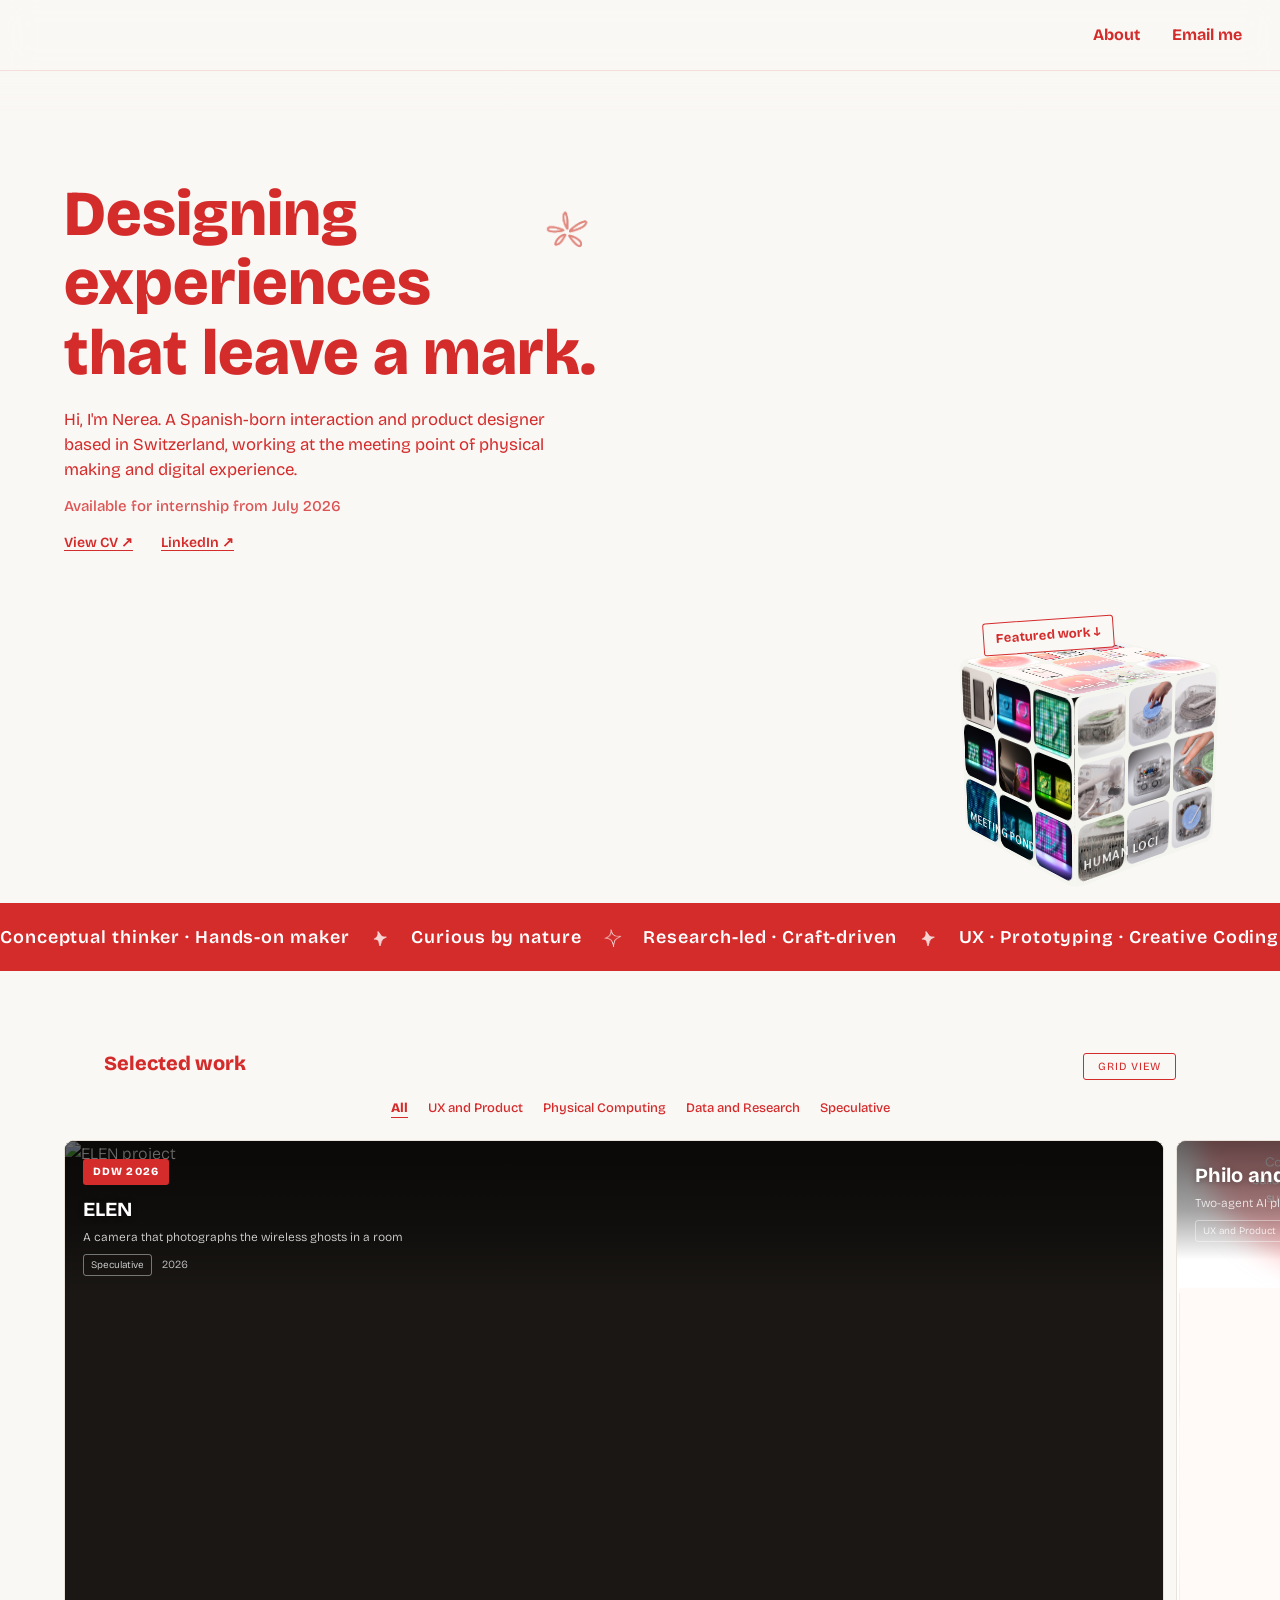
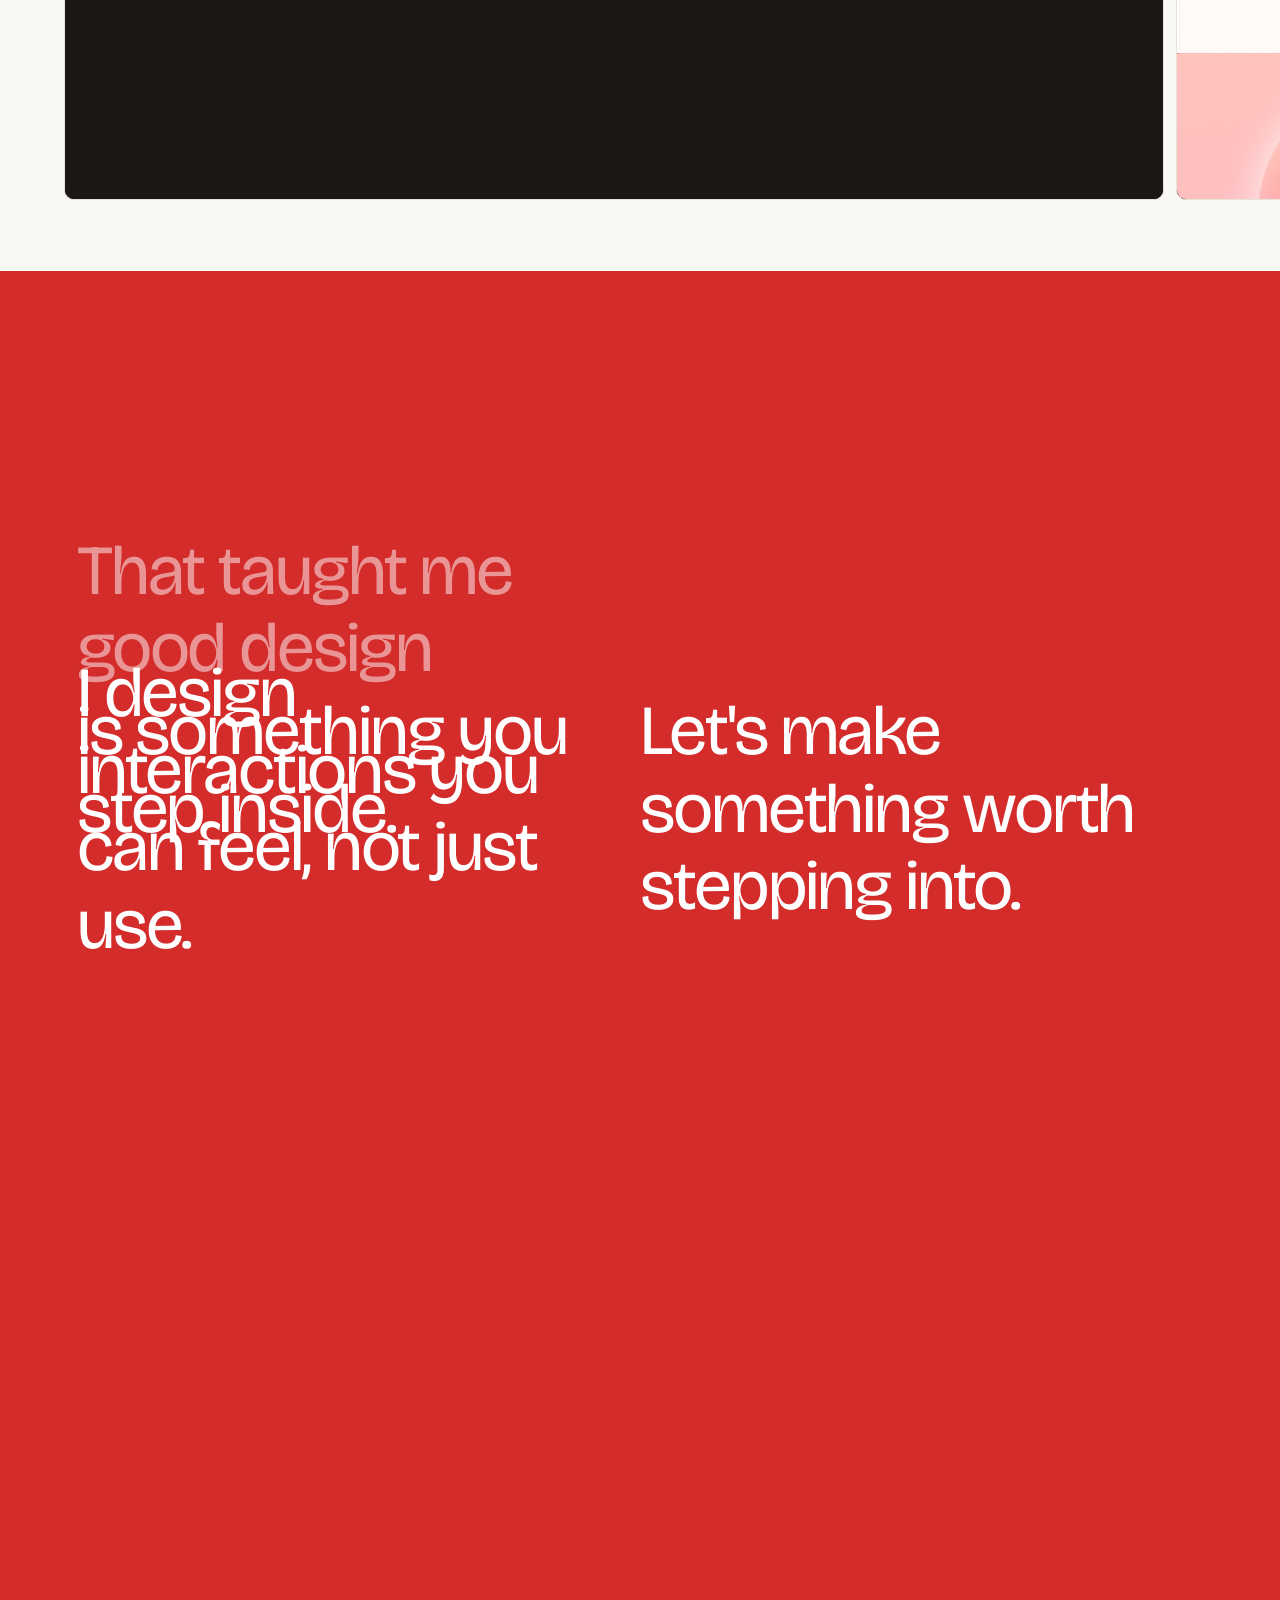
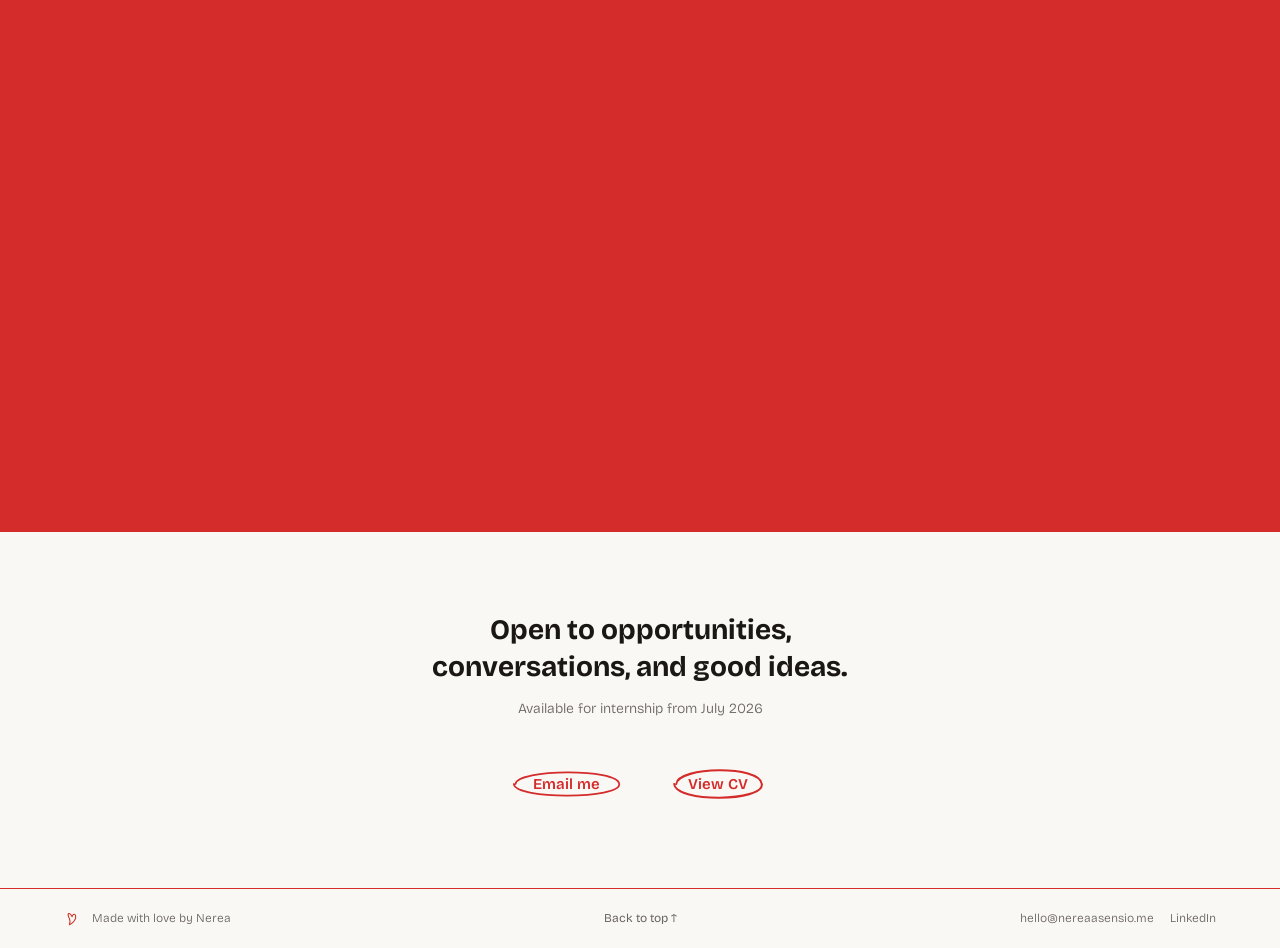
==== index.html @ 1b512dee "redesign: mix old+new version 1" ====
<!DOCTYPE html>
<html lang="en">
<head>
  <meta charset="UTF-8" />
  <meta name="viewport" content="width=device-width, initial-scale=1.0" />
  <title>Nerea Asensio — Interaction Designer</title>
  <meta name="description" content="Interaction designer making the invisible tangible — from ambient light objects to adaptive soundscapes. Based in Mendrisio, Switzerland." />

  <!-- Google Fonts: Bricolage Grotesque (display) -->
  <link rel="preconnect" href="https://fonts.googleapis.com" />
  <link rel="preconnect" href="https://fonts.gstatic.com" crossorigin />
  <link href="https://fonts.googleapis.com/css2?family=Bricolage+Grotesque:opsz,wght@12..96,300;12..96,400;12..96,500;12..96,600;12..96,700&display=swap" rel="stylesheet" />

  <link rel="stylesheet" href="style.css" />
</head>
<body>

  <!-- ══════════════════════════════════════
       NAV
  ══════════════════════════════════════ -->
  <nav id="nav" role="navigation" aria-label="Main navigation">
    <ul class="nav-links">
      <li><a href="about.html">About</a></li>
      <li><a href="mailto:hello@nereaasensio.me">Email me</a></li>
    </ul>
  </nav>

  <a href="#hero" id="siteHomeLink" class="nav-brand" aria-label="Nerea Asensio">Nerea Asensio</a>

  <!-- ══════════════════════════════════════
       HERO
  ══════════════════════════════════════ -->
  <section id="hero">
    <div class="hero-inner">
      <p class="hero-label">Interaction and Product Designer</p>
      <h1 class="hero-headline">Designing experiences<br>that leave a mark.</h1>
      <p class="hero-intro">Hi, I'm Nerea. A Spanish-born interaction and product designer based in Switzerland, working at the meeting point of physical making and digital experience.</p>
      <p class="hero-avail">Available for internship from July 2026</p>
      <div class="hero-links">
        <a href="assets/cv/nerea_asensio_designer_cv.pdf"
           class="hero-link" target="_blank" rel="noopener">View CV ↗</a>
        <a href="https://www.linkedin.com/in/nerea-a-777526192/"
           class="hero-link" target="_blank" rel="noopener">
           LinkedIn ↗</a>
      </div>
    </div>

    <!-- Cube — decorative corner element -->
    <div id="cubeScene" class="cube-scene">
      <div id="cube" class="cube">

        <!-- FRONT: Human Loci -->
        <div class="face face-front">
          <div class="sticker-grid">
            <div class="sticker"></div>
            <div class="sticker"></div>
            <div class="sticker"></div>
            <div class="sticker"></div>
            <div class="sticker"></div>
            <div class="sticker"></div>
            <div class="sticker"></div>
            <div class="sticker"></div>
            <div class="sticker"></div>
          </div>
          <a href="project-detail.html?project=human-loci" class="face-tap-zone" aria-label="Human Loci"></a>
          <div class="face-label">Human Loci</div>
        </div>

        <!-- BACK: ELEN -->
        <div class="face face-back">
          <div class="sticker-grid">
            <div class="sticker"></div>
            <div class="sticker"></div>
            <div class="sticker"></div>
            <div class="sticker"></div>
            <div class="sticker"></div>
            <div class="sticker"></div>
            <div class="sticker"></div>
            <div class="sticker"></div>
            <div class="sticker"></div>
          </div>
          <a href="project-detail.html?project=elen" class="face-tap-zone" aria-label="ELEN"></a>
          <div class="face-label">ELEN</div>
        </div>

        <!-- RIGHT: Adaptune -->
        <div class="face face-right">
          <div class="sticker-grid">
            <div class="sticker"></div>
            <div class="sticker"></div>
            <div class="sticker"></div>
            <div class="sticker"></div>
            <div class="sticker"></div>
            <div class="sticker"></div>
            <div class="sticker"></div>
            <div class="sticker"></div>
            <div class="sticker"></div>
          </div>
          <a href="project-detail.html?project=adaptune" class="face-tap-zone" aria-label="Adaptune"></a>
          <div class="face-label">Adaptune</div>
        </div>

        <!-- LEFT: Meeting Pond -->
        <div class="face face-left">
          <div class="sticker-grid">
            <div class="sticker"></div>
            <div class="sticker"></div>
            <div class="sticker"></div>
            <div class="sticker"></div>
            <div class="sticker"></div>
            <div class="sticker"></div>
            <div class="sticker"></div>
            <div class="sticker"></div>
            <div class="sticker"></div>
          </div>
          <a href="project-detail.html?project=meeting-pond" class="face-tap-zone" aria-label="Meeting Pond"></a>
          <div class="face-label">Meeting Pond</div>
        </div>

        <!-- TOP: Philo & Xeny -->
        <div class="face face-top">
          <div class="sticker-grid">
            <div class="sticker"></div>
            <div class="sticker"></div>
            <div class="sticker"></div>
            <div class="sticker"></div>
            <div class="sticker"></div>
            <div class="sticker"></div>
            <div class="sticker"></div>
            <div class="sticker"></div>
            <div class="sticker"></div>
          </div>
          <a href="project-detail.html?project=philoxenia" class="face-tap-zone" aria-label="Philo and Xeny"></a>
          <div class="face-label">Philo & Xeny</div>
        </div>

        <!-- BOTTOM: Financial Planning Hub -->
        <div class="face face-bottom">
          <div class="sticker-grid">
            <div class="sticker"></div>
            <div class="sticker"></div>
            <div class="sticker"></div>
            <div class="sticker"></div>
            <div class="sticker"></div>
            <div class="sticker"></div>
            <div class="sticker"></div>
            <div class="sticker"></div>
            <div class="sticker"></div>
          </div>
          <a href="project-detail.html?project=financial-planning-hub" class="face-tap-zone" aria-label="Financial Planning Hub"></a>
          <div class="face-label">Financial Planning Hub</div>
        </div>

      </div><!-- /.cube -->
    </div><!-- /.cube-scene -->

    <div class="cube-label" aria-hidden="true">
      Featured work ↓
    </div>

    <div class="hero-doodles" aria-hidden="true">
      <span class="hero-doodle hero-doodle--1" data-depth="0.08">
        <img src="assets/doodles/flower_doodle.png" alt="" />
      </span>
    </div>

    <!-- Marquee strip — last child of hero, sits at the bottom -->
    <div class="marquee-wrap" aria-hidden="true">
    <div class="marquee-track">
      <span class="marquee-inner">Conceptual thinker · Hands-on maker <img src="assets/doodles/glitter_doodle_2.png" class="msep-img" alt="" aria-hidden="true" /> Curious by nature <img src="assets/doodles/glitter_doodle_1.png" class="msep-img" alt="" aria-hidden="true" /> Research-led · Craft-driven <img src="assets/doodles/glitter_doodle_2.png" class="msep-img" alt="" aria-hidden="true" /> UX · Prototyping · Creative Coding · Data Visualisation <img src="assets/doodles/glitter_doodle_1.png" class="msep-img" alt="" aria-hidden="true" /> From concept to final delivery <img src="assets/doodles/glitter_doodle_2.png" class="msep-img" alt="" aria-hidden="true" /> MA Interaction Design, SUPSI <img src="assets/doodles/glitter_doodle_1.png" class="msep-img" alt="" aria-hidden="true" /> Based in Switzerland <img src="assets/doodles/glitter_doodle_2.png" class="msep-img" alt="" aria-hidden="true" /> Italian · Spanish · English <img src="assets/doodles/glitter_doodle_1.png" class="msep-img" alt="" aria-hidden="true" /> Born in Barcelona · Always on the move <img src="assets/doodles/glitter_doodle_2.png" class="msep-img" alt="" aria-hidden="true" /> Dog mum and mountain person <img src="assets/doodles/glitter_doodle_1.png" class="msep-img" alt="" aria-hidden="true" /> Yoga practitioner <img src="assets/doodles/glitter_doodle_2.png" class="msep-img" alt="" aria-hidden="true" />&nbsp;</span>
      <span class="marquee-inner" aria-hidden="true">Conceptual thinker · Hands-on maker <img src="assets/doodles/glitter_doodle_2.png" class="msep-img" alt="" aria-hidden="true" /> Curious by nature <img src="assets/doodles/glitter_doodle_1.png" class="msep-img" alt="" aria-hidden="true" /> Research-led · Craft-driven <img src="assets/doodles/glitter_doodle_2.png" class="msep-img" alt="" aria-hidden="true" /> UX · Prototyping · Creative Coding · Data Visualisation <img src="assets/doodles/glitter_doodle_1.png" class="msep-img" alt="" aria-hidden="true" /> From concept to final delivery <img src="assets/doodles/glitter_doodle_2.png" class="msep-img" alt="" aria-hidden="true" /> MA Interaction Design, SUPSI <img src="assets/doodles/glitter_doodle_1.png" class="msep-img" alt="" aria-hidden="true" /> Based in Switzerland <img src="assets/doodles/glitter_doodle_2.png" class="msep-img" alt="" aria-hidden="true" /> Italian · Spanish · English <img src="assets/doodles/glitter_doodle_1.png" class="msep-img" alt="" aria-hidden="true" /> Born in Barcelona · Always on the move <img src="assets/doodles/glitter_doodle_2.png" class="msep-img" alt="" aria-hidden="true" /> Dog mum and mountain person <img src="assets/doodles/glitter_doodle_1.png" class="msep-img" alt="" aria-hidden="true" /> Yoga practitioner <img src="assets/doodles/glitter_doodle_2.png" class="msep-img" alt="" aria-hidden="true" />&nbsp;</span>
    </div>
  </div>
  </section>

  <!-- ══════════════════════════════════════
       WORK
  ══════════════════════════════════════ -->
  <section id="work">
    <div class="work-top">
      <p class="section-label">Selected work</p>
      <button class="view-toggle" id="viewToggle">Grid view</button>
    </div>
    <div class="work-filters">
      <button class="filter-btn active" data-filter="all">All</button>
      <button class="filter-btn" data-filter="ux">UX and Product</button>
      <button class="filter-btn" data-filter="physical">Physical Computing</button>
      <button class="filter-btn" data-filter="data">Data and Research</button>
      <button class="filter-btn" data-filter="speculative">Speculative</button>
    </div>
    <div class="work-scroll" id="workScroll">

      <a href="project-detail.html?project=elen"
         class="work-card work-card--featured"
         data-tags="speculative physical">
        <div class="work-card__img">
          <img src="assets/projects/elen/jpeg/elen-front.jpg"
               alt="ELEN project" />
        </div>
        <div class="work-card__body">
          <span class="work-card__badge">DDW 2026</span>
          <h2 class="work-card__title">ELEN</h2>
          <p class="work-card__desc">A camera that photographs
          the wireless ghosts in a room</p>
          <div class="work-card__meta">
            <span class="work-card__tag">Speculative</span>
            <span>2026</span>
          </div>
        </div>
      </a>

      <a href="project-detail.html?project=philoxenia"
         class="work-card"
         data-tags="ux">
        <div class="work-card__img">
          <!-- REPLACE WITH MAIN IMAGE -->
          <img src="assets/projects/philoxenia/philoxenia-grid.png"
               alt="Philo and Xeny project" />
        </div>
        <div class="work-card__body">
          <h2 class="work-card__title">Philo and Xeny</h2>
          <p class="work-card__desc">Two-agent AI platform
          built on Airbnb as a pilot</p>
          <div class="work-card__meta">
            <span class="work-card__tag">UX and Product</span>
            <span>2025</span>
          </div>
        </div>
      </a>

      <a href="project-detail.html?project=financial-planning-hub"
         class="work-card"
         data-tags="ux data">
        <div class="work-card__img">
          <img src="assets/projects/financial planning hub/jpeg/main_screen_HR.png"
               alt="Financial Planning Hub" />
        </div>
        <div class="work-card__body">
          <h2 class="work-card__title">Financial Planning Hub</h2>
          <p class="work-card__desc">UX and interface design
          for a Swiss private bank</p>
          <div class="work-card__meta">
            <span class="work-card__tag">UX and Product</span>
            <span>2025</span>
          </div>
        </div>
      </a>

      <a href="project-detail.html?project=human-loci"
         class="work-card"
         data-tags="physical">
        <div class="work-card__img">
          <img src="assets/projects/human loci/jpeg/humanloci-main.jpg"
               alt="Human Loci" />
        </div>
        <div class="work-card__body">
          <h2 class="work-card__title">Human Loci</h2>
          <p class="work-card__desc">A tonearm that plays
          the sounds of a place from memory</p>
          <div class="work-card__meta">
            <span class="work-card__tag">Physical Computing</span>
            <span>2024</span>
          </div>
        </div>
      </a>

      <a href="project-detail.html?project=meeting-pond"
         class="work-card"
         data-tags="physical">
        <div class="work-card__img">
          <img src="assets/projects/meeting pond/jpeg/meetingpond-general1.jpg"
               alt="Meeting Pond" />
        </div>
        <div class="work-card__body">
          <h2 class="work-card__title">Meeting Pond</h2>
          <p class="work-card__desc">Two objects that let people
          feel each other's presence across distance</p>
          <div class="work-card__meta">
            <span class="work-card__tag">Physical Computing</span>
            <span>2024</span>
          </div>
        </div>
      </a>

      <a href="project-detail.html?project=adaptune"
         class="work-card"
         data-tags="ux">
        <div class="work-card__img">
          <img src="assets/projects/adaptune/jpeg/adaptune-1.jpg"
               alt="Adaptune" />
        </div>
        <div class="work-card__body">
          <h2 class="work-card__title">Adaptune</h2>
          <p class="work-card__desc">ML-driven adaptive audio
          that responds to your environment</p>
          <div class="work-card__meta">
            <span class="work-card__tag">UX and Product</span>
            <span>2024</span>
          </div>
        </div>
      </a>

      <a href="project-detail.html?project=rememberita"
         class="work-card"
         data-tags="ux">
        <div class="work-card__img">
          <img src="assets/projects/rememberita/jpeg/rememberita-1.jpg"
               alt="RemembeRita" />
        </div>
        <div class="work-card__body">
          <h2 class="work-card__title">RemembeRita</h2>
          <p class="work-card__desc">An interactive reminder
          device for elderly users</p>
          <div class="work-card__meta">
            <span class="work-card__tag">UX and Product</span>
            <span>2024</span>
          </div>
        </div>
      </a>

      <a href="project-detail.html?project=lynx-2-0"
         class="work-card"
         data-tags="ux">
        <div class="work-card__img">
          <img src="assets/projects/lynx 2.0/jpeg/phone_triplemockup_HR.png"
               alt="Lynx 2.0" />
        </div>
        <div class="work-card__body">
          <h2 class="work-card__title">Lynx 2.0</h2>
          <p class="work-card__desc">UI redesign for a
          transport information platform</p>
          <div class="work-card__meta">
            <span class="work-card__tag">UX and Product</span>
            <span>2024</span>
          </div>
        </div>
      </a>

    </div>
  </section>

  <section id="philosophy" aria-label="Design philosophy">

    <div class="phil-stage">
      <div class="phil-text-wrap">

        <div class="phil-phrase" data-phrase="0" data-side="right">
          <p class="phil-text">I design interactions you can feel, not just use.</p>
        </div>

        <div class="phil-phrase" data-phrase="1" data-side="left">
          <p class="phil-text">For five years I designed spaces people walked into.</p>
        </div>

        <div class="phil-phrase phil-phrase--stack" data-phrase="2" data-side="right">
          <div class="phil-text phil-text--stack">
            <p class="phil-stack-line" data-line="0">That taught me good design</p>
            <p class="phil-stack-line" data-line="1">is something you step inside.</p>
            <p class="phil-stack-line" data-line="2">Now I bring that instinct to screens, objects and signals.</p>
          </div>
        </div>

        <div class="phil-phrase" data-phrase="3" data-side="left">
          <p class="phil-text">Let's make something worth stepping into.</p>
        </div>

      </div>
    </div>

    <div class="phil-mascot" aria-hidden="true">
      <img class="phil-pose" data-pose="0" src="assets/doodles/doodle1.png" alt="" />
      <img class="phil-pose" data-pose="1" src="assets/doodles/doodle2.png" alt="" />
      <img class="phil-pose" data-pose="2" src="assets/doodles/doodle3a.png" alt="" />
      <img class="phil-pose" data-pose="3" src="assets/doodles/doodle3b.png" alt="" />
      <img class="phil-pose" data-pose="4" src="assets/doodles/doodle3c.png" alt="" />
      <img class="phil-pose" data-pose="5" src="assets/doodles/doodle4.png" alt="" />
    </div>

    <div class="phil-trigger" data-phrase="0" data-side="right" data-pose="0"></div>
    <div class="phil-trigger" data-phrase="1" data-side="left"  data-pose="1"></div>
    <div class="phil-trigger" data-phrase="2" data-side="right" data-pose="2" data-stack-pos="0"></div>
    <div class="phil-trigger" data-phrase="2" data-side="right" data-pose="3" data-stack-pos="1"></div>
    <div class="phil-trigger" data-phrase="2" data-side="right" data-pose="4" data-stack-pos="2"></div>
    <div class="phil-trigger" data-phrase="3" data-side="left"  data-pose="5"></div>

  </section>

  <section id="cta" aria-label="Call to action">
    <div class="cta-inner">
      <p class="cta-headline">Open to opportunities,<br>conversations, and good ideas.</p>
      <p class="cta-sub">Available for internship from July 2026</p>
      <div class="cta-btns">
        <a href="mailto:hello@nereaasensio.me"
           class="cta-circle-btn">
          <svg viewBox="0 0 140 46" fill="none"
               xmlns="http://www.w3.org/2000/svg">
            <path d="M12,23 C14,6 128,5 130,23
                     C132,40 12,41 10,23"
                  stroke="#D42B2B" stroke-width="2"
                  fill="none" stroke-linecap="round"
                  stroke-linejoin="round"/>
          </svg>
          Email me
        </a>
        <a href="assets/cv/nerea_asensio_designer_cv.pdf"
           class="cta-circle-btn" target="_blank" rel="noopener">
          <svg viewBox="0 0 100 46" fill="none"
               xmlns="http://www.w3.org/2000/svg">
            <path d="M10,23 C12,6 90,5 92,23
                     C94,40 10,41 8,23"
                  stroke="#D42B2B" stroke-width="2"
                  fill="none" stroke-linecap="round"
                  stroke-linejoin="round"/>
          </svg>
          View CV
        </a>
      </div>
    </div>
  </section>

  <!-- ══════════════════════════════════════
       FOOTER
  ══════════════════════════════════════ -->
  <footer>
    <div class="footer-left">
      <img src="assets/doodles/heart_doodle.png" class="footer-heart" alt="" aria-hidden="true" />
      Made with love by Nerea
    </div>
    <div class="footer-center">
      <button id="back-top" aria-label="Back to top">Back to top ↑</button>
    </div>
    <div class="footer-right">
      <a href="mailto:hello@nereaasensio.me">hello@nereaasensio.me</a>
      <a href="https://www.linkedin.com/in/nerea-a-777526192/" target="_blank" rel="noopener">LinkedIn</a>
    </div>
  </footer>

  <!-- ══════════════════════════════════════
       JAVASCRIPT
  ══════════════════════════════════════ -->
  <script src="main.js"></script>

</body>
</html>
---- style.css ----
/* ─────────────────────────────────────────────
   RESET & TOKENS
───────────────────────────────────────────── */
*, *::before, *::after { margin: 0; padding: 0; box-sizing: border-box; }

@font-face {
  font-family: "Wix Madefor Text";
  src: url("./fonts/WixMadeforText-Regular.ttf") format("truetype");
  font-style: normal;
  font-weight: 400;
  font-display: swap;
}

@font-face {
  font-family: "Wix Madefor Text";
  src: url("./fonts/WixMadeforText-Medium.ttf") format("truetype");
  font-style: normal;
  font-weight: 500;
  font-display: swap;
}

@font-face {
  font-family: "Wix Madefor Text";
  src: url("./fonts/WixMadeforText-SemiBold.ttf") format("truetype");
  font-style: normal;
  font-weight: 600;
  font-display: swap;
}

@font-face {
  font-family: "Wix Madefor Text";
  src: url("./fonts/WixMadeforText-Bold.ttf") format("truetype");
  font-style: normal;
  font-weight: 700;
  font-display: swap;
}

@font-face {
  font-family: "Wix Madefor Text";
  src: url("./fonts/WixMadeforText-ExtraBold.ttf") format("truetype");
  font-style: normal;
  font-weight: 800;
  font-display: swap;
}

:root {
  --cream:   #F5F5F0;
  --cream2:  #F5F5F0;
  --ink:     #000000;
  --ink2:    rgba(0, 0, 0, 0.78);
  --muted:   rgba(0, 0, 0, 0.72);
  --border:  rgba(0, 0, 0, 0.12);
  --light:   #F5F5F0;

  /* one accent per project — swapped in via JS */
  --accent:  #18180F;

  --font-display: 'Bricolage Grotesque', sans-serif;
  --font-body:    'Wix Madefor Text', sans-serif;

  --ease-out-expo: cubic-bezier(.16,1,.3,1);
  --ease-in-out:   cubic-bezier(.76,0,.24,1);

  /* ── Homepage rebuild palette ── */
  --bg: #FAF8F5;
  --ink: #1A1714;
  --muted: #6B6560;
  --accent: #D42B2B;
  --accent-light: #FAEAE8;
  --line: #E8E2DA;
  --card-bg: #FFFFFF;
  --font: 'Bricolage Grotesque', sans-serif;
  --max-w: 1200px;
  --pad: clamp(24px, 5vw, 80px);
  --r-card: 10px;
  --r-sharp: 3px;
}

html { 
  scroll-behavior: smooth; 
  font-size: 16px;
  scroll-snap-type: y mandatory;
  scroll-padding-top: 76px;
}

body {
  margin: 0;
  padding: 0;
  background: var(--bg);
  color: var(--ink);
  font-family: var(--font);
  font-weight: 300;
  line-height: 1.6;
  overflow-x: hidden;
  -webkit-font-smoothing: antialiased;
  overflow-wrap: break-word;
  word-break: normal;
  hyphens: none;
}
body.intro-lock {
  overflow: hidden;
  height: 100vh;
}


/* ─────────────────────────────────────────────
   NAV
───────────────────────────────────────────── */
nav {
  position: sticky;
  top: 0;
  z-index: 100;
  padding: 1.4rem 2.4rem;
  display: flex;
  justify-content: flex-end;
  align-items: center;
  backdrop-filter: blur(16px);
  -webkit-backdrop-filter: blur(16px);
  background: rgba(250, 248, 245, 0.75);
  border-bottom: 1px solid rgba(212, 43, 43, 0.25);
  overflow: visible;
}
nav::after {
  content: '';
  position: absolute;
  top: 100%;
  left: 0;
  right: 0;
  height: 48px;
  background: linear-gradient(
    to bottom,
    rgba(250, 248, 245, 0.5),
    transparent
  );
  pointer-events: none;
  z-index: -1;
}
nav.scrolled { border-bottom-color: var(--accent); }

.nav-brand {
  color: var(--accent);
  font-weight: 700;
  font-size: 16px;
  text-decoration: none;
  transition: opacity 0.3s;
}

/* Nav turns white when over a dark-background section (e.g. philosophy) */
nav.on-dark .nav-links a,
nav.on-dark ~ #siteHomeLink .label-nav {
  color: rgba(255,255,255,0.88) !important;
}
nav.on-dark .nav-links a::after {
  background: rgba(255,255,255,0.88);
}

@keyframes logoWobble {
  0% { transform: scale(1); }
  20% { transform: scale(1.12) rotate(-2deg); }
  45% { transform: scale(1.12) rotate(1.6deg); }
  70% { transform: scale(1.12) rotate(-1deg); }
  100% { transform: scale(1.12) rotate(0deg); }
}

.nav-links {
  display: flex;
  gap: 2rem;
  list-style: none;
}
.nav-links a {
  color: var(--accent);
  font-weight: 700;
  font-size: 16px;
  text-decoration: none;
  position: relative;
  transition: transform 0.2s;
}
.nav-links a::after {
  content: '';
  position: absolute;
  bottom: -2px; left: 0;
  width: 0; height: 1px;
  background: var(--accent);
  transition: width 0.2s;
}
.nav-links a:hover { transform: translateY(-2px); }
.nav-links a:hover::after { width: 100%; }
.nav-brand--hidden { opacity: 0; pointer-events: none; }
/* ── Site home link (top-left, all pages) ── */
#siteHomeLink {
  position: fixed;
  top: 1.4rem;
  left: 2.4rem;
  z-index: 600;
  font-family: var(--font-body);
  font-weight: 400;
  color: var(--muted);
  text-decoration: none;
  line-height: 1;
}

#siteHomeLink .label-hero,
#siteHomeLink .label-nav {
  display: block;
  white-space: nowrap;
  transition: opacity .38s ease, transform .42s var(--ease-out-expo);
  position: absolute;
  top: 0;
  left: 0;
}

#siteHomeLink .label-nav {
  font-size: 24px;
  transition:
    color .25s ease,
    opacity .38s ease,
    transform .35s var(--ease-out-expo),
    text-shadow .35s ease;
}

#siteHomeLink .label-hero {
  font-family: var(--font-display);
  font-size: clamp(4rem, 8vw, 6rem);
}

/* Hero state: big label visible, nav label hidden */
#siteHomeLink.is-hero {
  mix-blend-mode: difference;
}
#siteHomeLink.is-hero .label-hero {
  color: white;
  opacity: 1;
  transform: translateY(0);
}
#siteHomeLink.is-hero .label-nav {
  opacity: 0;
  transform: translateY(4px);
  pointer-events: none;
}

/* Nav state: small label visible, hero label hidden */
#siteHomeLink.is-nav .label-hero {
  opacity: 0;
  transform: translateY(-6px);
  pointer-events: none;
}
#siteHomeLink.is-nav .label-nav {
  color: var(--muted);
  opacity: 1;
  transform: translateY(0);
}

/* Hover: same lift + underline as the other nav links */
#siteHomeLink.is-nav:hover .label-nav {
  opacity: 1;
  transform: translateY(-2px);
  text-shadow: 0 0 18px rgba(0, 0, 0, 0.18);
}
#siteHomeLink.is-nav .label-nav::after {
  content: "";
  position: absolute;
  left: 0;
  right: 0;
  bottom: -0.22em;
  height: 1px;
  background: currentColor;
  transform: scaleX(0);
  transform-origin: right;
  transition: transform .35s var(--ease-out-expo);
}
#siteHomeLink.is-nav:hover .label-nav::after {
  transform: scaleX(1);
  transform-origin: left;
}

/* ─────────────────────────────────────────────
   HERO
───────────────────────────────────────────── */
.hero {
  min-height: 100vh;
  background: #F5F5F0;
  display: flex;
  flex-direction: column;
  align-items: center;
  justify-content: center;
  position: relative;
  overflow: hidden;
  user-select: none;
}

/* ── Hero tagline (bottom-left of hero) ── */
.hero-tagline {
  position: absolute;
  bottom: 4rem;
  left: 2.4rem;
  font-family: var(--font-display);
  font-size: clamp(2rem, 4vw, 3rem);
  font-weight: 400;
  color: #fff;
  margin: 0;
  z-index: 3;
  pointer-events: none;
  line-height: 1.25;
  display: flex;
  flex-direction: column;
  gap: 0;
  white-space: nowrap;
  mix-blend-mode: difference;
}
.hero-tagline span {
  display: block;
}
.hero-tagline strong {
  font-weight: 700;
}

.drag-hint {
  position: absolute;
  bottom: 2.5rem;
  left: 50%;
  transform: translateX(-50%);
  font-family: var(--font-body);
  font-size: 13px;
  font-weight: 400;
  letter-spacing: .12em;
  text-transform: lowercase;
  color: rgba(0,0,0,0.32);
  white-space: nowrap;
  margin: 0;
  z-index: 2;
  pointer-events: none;
}

/* ─────────────────────────────────────────────
   HERO (rebuild)
───────────────────────────────────────────── */
#hero {
  min-height: 100vh;
  display: block;
  position: relative;
  overflow: hidden;
  padding: 0;
  scroll-snap-align: start;
  scroll-snap-stop: always;
}
.hero-inner {
  max-width: 760px;
  text-align: left;
  padding-top: 12vh;
  padding-bottom: 90px;
  padding-left: var(--pad);
  padding-right: var(--pad);
  position: relative;
  z-index: 1;
}
.hero-label {
  display: none;
}
.hero-intro {
  font-size: clamp(0.95rem, 1.5vw, 1.05rem);
  font-weight: 400;
  color: var(--accent);
  max-width: 500px;
  margin-bottom: 12px;
  line-height: 1.5;
}
.hero-headline {
  font-size: clamp(2.4rem, 5vw, 4.6rem);
  font-weight: 800;
  line-height: 1.08;
  color: var(--accent);
  margin-bottom: 20px;
  max-width: 680px;
  overflow-wrap: normal;
  word-break: normal;
  hyphens: none;
  white-space: normal;
}
.hero-avail {
  font-size: 15px;
  font-weight: 500;
  color: var(--accent);
  margin-bottom: 14px;
  opacity: 0.8;
}
.hero-links {
  display: flex;
  gap: 28px;
}
.hero-link {
  color: var(--accent);
  font-size: 14px;
  font-weight: 600;
  text-decoration: underline;
  text-underline-offset: 3px;
}
.hero-link:hover { opacity: 0.7; }

/* ─────────────────────────────────────────────
   MARQUEE STRIP
───────────────────────────────────────────── */
.marquee-wrap {
  background: var(--accent);
  overflow: hidden;
  padding: 20px 0;
  position: absolute;
  bottom: 0;
  left: 0;
  right: 0;
  z-index: 3;
}
.marquee-track {
  display: flex;
  width: max-content;
  animation: ticker 50s linear infinite;
}
.marquee-track:hover { animation-play-state: paused; }
.marquee-inner {
  font-size: 18px;
  font-weight: 600;
  letter-spacing: 0.05em;
  color: #fff;
  white-space: nowrap;
}
.msep {
  margin: 0 14px;
  opacity: 0.6;
}
.msep-img {
  width: 20px;
  height: 20px;
  vertical-align: middle;
  margin: 0 16px;
  opacity: 0.8;
  filter: brightness(0) invert(1);
}
@keyframes ticker {
  from { transform: translateX(0); }
  to { transform: translateX(-50%); }
}

/* ─────────────────────────────────────────────
   WORK SECTION
───────────────────────────────────────────── */
#work {
  min-height: 100vh;
  display: flex;
  flex-direction: column;
  padding: 76px 0 32px;
  box-sizing: border-box;
  scroll-snap-align: start;
  scroll-snap-stop: always;
  scroll-margin-top: 76px;
}
.work-top {
  max-width: var(--max-w);
  width: 100%;
  margin: 0 auto 20px;
  padding: 0 var(--pad) 0;
  display: flex;
  justify-content: space-between;
  align-items: baseline;
  box-sizing: border-box;
}
.section-label {
  font-size: 20px;
  font-weight: 800;
  color: var(--accent);
  letter-spacing: 0;
  text-transform: none;
}
.view-toggle {
  font-size: 11px;
  letter-spacing: 0.08em;
  text-transform: uppercase;
  background: none;
  border: 1px solid var(--accent);
  border-radius: var(--r-sharp);
  padding: 6px 14px;
  cursor: pointer;
  color: var(--accent);
  font-family: var(--font);
  transition: all 0.15s;
}
.view-toggle:hover {
  background: var(--accent);
  color: #fff;
}
.work-filters {
  max-width: var(--max-w);
  margin: 0 auto;
  padding: 0 var(--pad) 24px;
  display: flex;
  gap: 20px;
  flex-wrap: wrap;
}
.filter-btn {
  background: none;
  border: none;
  color: var(--accent);
  font-size: 13px;
  font-weight: 500;
  cursor: pointer;
  padding: 0;
  font-family: var(--font);
  position: relative;
  transition: transform 0.2s;
}
.filter-btn::after {
  content: '';
  position: absolute;
  bottom: -2px; left: 0;
  width: 0; height: 1px;
  background: var(--accent);
  transition: width 0.2s;
}
.filter-btn.active {
  font-weight: 800;
}
.filter-btn.active::after { width: 100%; }
.filter-btn:hover { transform: translateY(-2px); }
.filter-btn:hover::after { width: 100%; }
.work-scroll {
  flex: 1;
  padding: 0 var(--pad);
  overflow-x: auto;
  cursor: grab;
  display: flex;
  gap: 12px;
  scrollbar-width: none;
  align-items: flex-start;
}
.work-scroll::-webkit-scrollbar { display: none; }
.work-scroll.is-dragging { cursor: grabbing; }
.work-card {
  position: relative;
  width: min(calc((100vh - 240px) * 5 / 3), 86vw);
  aspect-ratio: 5 / 3;
  flex-shrink: 0;
  border-radius: var(--r-card);
  overflow: hidden;
  text-decoration: none;
  color: #fff;
  transition: transform 0.25s;
  display: block;
  background: var(--ink);
  border: 1px solid var(--line);
}
.work-card:hover { transform: scale(1.02); }
.work-card--featured {
  width: min(calc((100vh - 240px) * 5 / 3), 86vw);
}
.work-card__img {
  position: absolute;
  inset: 0;
  width: 100%;
  height: 100%;
  background: var(--ink);
}
.work-card__img img {
  width: 100%;
  height: 100%;
  object-fit: cover;
  display: block;
}
.work-card__img--empty {
  background: var(--line);
}
.work-card__body {
  position: absolute;
  top: 0;
  left: 0;
  right: 0;
  padding: 18px;
  background: linear-gradient(
    to bottom,
    rgba(0, 0, 0, 0.62) 0%,
    rgba(0, 0, 0, 0.36) 58%,
    rgba(0, 0, 0, 0) 100%
  );
  border-top: none;
  display: flex;
  flex-direction: column;
  gap: 4px;
  z-index: 1;
}
.work-card__badge {
  font-size: 11px;
  letter-spacing: 0.1em;
  text-transform: uppercase;
  background: var(--accent);
  color: #fff;
  font-weight: 800;
  padding: 4px 10px;
  border-radius: var(--r-sharp);
  display: inline-block;
  align-self: flex-start;
  margin-bottom: 4px;
}
.work-card__title {
  font-size: 20px;
  font-weight: 700;
  color: #fff;
  margin: 0;
  text-shadow: 0 1px 6px rgba(0, 0, 0, 0.35);
}
.work-card__desc {
  font-size: 12px;
  color: rgba(255, 255, 255, 0.84);
  margin: 0;
  line-height: 1.4;
}
.work-card__meta {
  display: flex;
  justify-content: flex-start;
  align-items: center;
  gap: 10px;
  font-size: 11px;
  color: rgba(255, 255, 255, 0.78);
  margin-top: 4px;
  border: none;
  padding: 0;
}
.work-card__tag {
  font-size: 10px;
  color: rgba(255, 255, 255, 0.88);
  border: 1px solid rgba(255, 255, 255, 0.42);
  padding: 2px 7px;
  border-radius: var(--r-sharp);
}
.work-scroll.grid-view {
  display: grid;
  grid-template-columns: repeat(2, minmax(0, 1fr));
  gap: 16px;
  overflow: visible;
  cursor: default;
  max-width: var(--max-w);
  width: 100%;
  margin: 0 auto;
  padding: 0 var(--pad);
  align-items: start;
  height: auto;
  flex: 0 0 auto;
  box-sizing: border-box;
}
.work-scroll.grid-view .work-card {
  width: auto;
  min-width: 0;
  max-width: none;
  height: auto;
  aspect-ratio: 5 / 3;
}
.work-scroll.grid-view .work-card--featured {
  width: auto;
}
.work-card.hidden { display: none; }

@media (max-width: 720px) {
  html {
    scroll-padding-top: 60px;
  }

  #work {
    padding: 64px 0 28px;
    scroll-margin-top: 60px;
  }

  #philosophy,
  #cta {
    scroll-margin-top: 60px;
  }

  .work-top {
    align-items: center;
    gap: 20px;
  }

  .section-label {
    font-size: 18px;
  }

  .view-toggle {
    flex: 0 0 auto;
  }

  .work-filters {
    gap: 14px;
  }

  .work-card {
    width: min(92vw, calc((100vh - 220px) * 5 / 3));
    height: auto;
  }

  .work-card--featured {
    width: min(92vw, calc((100vh - 220px) * 5 / 3));
  }

  .work-scroll.grid-view {
    grid-template-columns: 1fr;
  }

  .work-scroll.grid-view .work-card,
  .work-scroll.grid-view .work-card--featured {
    grid-column: auto;
    height: auto;
  }
}

/* ─────────────────────────────────────────────
   SHARED SECTION STYLES
───────────────────────────────────────────── */
section { padding: 5.5rem 2.4rem; }

.sec-label {
  font-size: 11px;
  letter-spacing: .13em;
  text-transform: uppercase;
  color: var(--muted);
  margin-bottom: 2.8rem;
  display: flex;
  align-items: center;
  gap: 14px;
  font-family: var(--font-body);
}
.sec-label::after {
  content: '';
  flex: 1;
  height: .5px;
  background: var(--border);
}

/* Responsive breaks: block on mobile, inline on desktop */
.r-break { display: block; }
@media (min-width: 721px) {
  .r-break { display: inline; }
}

/* ─────────────────────────────────────────────
   PHILOSOPHY
───────────────────────────────────────────── */
#philosophy {
  background: var(--accent);
  position: relative;
  z-index: 2;
  scroll-snap-align: start;
  scroll-snap-stop: normal;
  scroll-margin-top: 76px;
}

/* ── Sticky stage: pinned to viewport while section scrolls beneath ── */
.phil-stage {
  position: sticky;
  top: 0;
  height: 100vh;
  overflow: hidden;
}

/* ── Text wrap: absolute fill, CSS grid stacks all phrases in same cell ── */
.phil-text-wrap {
  position: absolute;
  inset: 0;
  display: grid;
  grid-template-rows: 1fr;
  grid-template-columns: 1fr;
  align-items: center;
  padding: 0 2.4rem;
}

/* ── Each phrase occupies the same grid cell — only opacity changes ── */
.phil-phrase {
  grid-row: 1;
  grid-column: 1;
  width: 100%;
  max-width: 1200px;
  justify-self: center;
  opacity: 0;
  transition: opacity .5s var(--ease-out-expo);
  pointer-events: none;
}
.phil-phrase.active {
  opacity: 1;
  pointer-events: auto;
}

/* ── Text (no transitions — phrase container controls visibility) ── */
.phil-text {
  font-family: var(--font-display);
  font-size: clamp(2.4rem, 5.5vw, 5rem);
  font-weight: 400;
  letter-spacing: -.03em;
  line-height: 1.1;
  color: #FFFFFF;
}

/* offset text to the side opposite the doodle */
.phil-phrase[data-side="right"] .phil-text { margin-right: 50%; }
.phil-phrase[data-side="left"]  .phil-text { margin-left:  50%; }

/* ── Stack phrase container ── */
.phil-text--stack {
  display: flex;
  flex-direction: column;
  gap: .08em;
}

/* ── Stack lines: only opacity, no movement ── */
.phil-stack-line {
  margin: 0;
  opacity: 0;
  transition: opacity .5s var(--ease-out-expo);
}
.phil-stack-line.stack-current { opacity: 1; }
.phil-stack-line.stack-faded1  { opacity: 0.5; }
.phil-stack-line.stack-faded2  { opacity: 0.3; }

/* ── Scroll triggers: invisible, create scroll distance ── */
.phil-trigger {
  height: 40vh;
}
.phil-trigger:last-of-type {
  height: 65vh;
}

/* ── Mascot (fixed, JS moves left/right and swaps pose) ── */
.phil-mascot {
  --px: 0px;
  --py: 0px;
  position: fixed;
  top: 50%;
  left: 68%;
  width: clamp(400px, 66vh, 840px);
  height: clamp(400px, 66vh, 840px);
  transform: translate(-50%, -50%) translate(var(--px), var(--py));
  pointer-events: none;
  z-index: 6;
  opacity: 0;
  transition:
    opacity .5s ease,
    left .55s var(--ease-out-expo);
}
.phil-mascot.visible    { opacity: 1; }
.phil-mascot.side-right { left: 68%; }
.phil-mascot.side-left  { left: 32%; }

/* ── Poses ── */
.phil-pose {
  position: absolute;
  inset: 0;
  width: 100%;
  height: 100%;
  object-fit: contain;
  opacity: 0;
  transition: opacity .45s ease;
}
.phil-pose.active {
  opacity: 0.88;
  animation: philBob 4s ease-in-out .4s infinite;
}

@keyframes philBob {
  0%, 100% { transform: translateY(0); }
  50%       { transform: translateY(-13px); }
}

/* ─────────────────────────────────────────────
   PHILOSOPHY — mobile
───────────────────────────────────────────── */
@media (max-width: 720px) {
  .phil-text-wrap {
    padding: 0 1.4rem;
    align-items: center;
  }

  .phil-phrase[data-side="right"] .phil-text,
  .phil-phrase[data-side="left"]  .phil-text {
    max-width: 58%;
    text-align: center;
  }
  .phil-phrase[data-side="right"] .phil-text { margin-right: 42%; }
  .phil-phrase[data-side="left"]  .phil-text { margin-left: 42%; }

  .phil-mascot {
    top: 50%;
    left: 72%;
    transform: translate(-50%, -50%) translate(var(--px), var(--py));
    width: clamp(170px, 30vh, 260px);
    height: clamp(170px, 30vh, 260px);
    transition: opacity .5s ease, left .55s var(--ease-out-expo);
  }
  .phil-mascot.side-right { left: 72%; }
  .phil-mascot.side-left  { left: 28%; }

  .phil-text {
    font-size: clamp(1.8rem, 7vw, 2.8rem);
  }

  .phil-trigger {
    height: 50vh;
  }
  .phil-trigger:last-of-type {
    height: 72vh;
  }
}

/* ─────────────────────────────────────────────
   CTA
───────────────────────────────────────────── */
#cta {
  padding: 80px var(--pad);
  text-align: center;
  position: relative;
  scroll-snap-align: start;
  scroll-snap-stop: normal;
  scroll-margin-top: 76px;
}
.cta-inner { max-width: 600px; margin: 0 auto; }
.cta-headline {
  font-size: clamp(1.4rem, 2.2vw, 1.8rem);
  font-weight: 700;
  color: var(--ink);
  line-height: 1.3;
  margin-bottom: 12px;
}
.cta-sub {
  font-size: 14px;
  color: var(--muted);
  margin-bottom: 40px;
}
.cta-btns {
  display: flex;
  gap: 32px;
  justify-content: center;
}
.cta-circle-btn {
  position: relative;
  color: var(--accent);
  font-size: 15px;
  font-weight: 600;
  font-family: var(--font);
  text-decoration: none;
  padding: 12px 28px;
  display: inline-block;
  transition: transform 0.2s;
}
.cta-circle-btn:hover {
  transform: translateY(-2px);
}
.cta-circle-btn svg {
  position: absolute;
  inset: 0;
  width: 100%;
  height: 100%;
  pointer-events: none;
  overflow: visible;
}


/* ─────────────────────────────────────────────
   BACK TO TOP
───────────────────────────────────────────── */
#back-top {
  background: none;
  border: none;
  color: var(--muted);
  font-family: var(--font);
  font-size: 12px;
  cursor: pointer;
  padding: 0;
  position: relative;
  transition: transform 0.2s, color 0.2s;
}
#back-top:hover {
  color: var(--accent);
  transform: translateY(-2px);
}

@media (max-width: 720px) {
  #back-top { cursor: auto; }
}

/* ─────────────────────────────────────────────
   MOBILE
───────────────────────────────────────────── */
@media (max-width: 720px) {
  nav { padding: 1rem 1.2rem; justify-content: flex-end; gap: 0.5rem; }
  .nav-links { gap: 0.8rem; flex-wrap: nowrap; justify-content: flex-end; }
  .nav-links a { font-size: 13px; white-space: nowrap; }
  #siteHomeLink { top: 1rem; left: 1.2rem; }
  #siteHomeLink .label-nav { font-size: 13px; }
  #siteHomeLink .label-hero { font-size: clamp(1.5rem, 5vw, 2rem); }

  .hero-tagline {
    left: 1.2rem;
  }

  .drag-hint {
    bottom: 2rem;
  }

  section { padding: 4rem 1.4rem; }

  .prow-top { grid-template-columns: 2.5rem 1fr; }
  .plearn { display: none; }

  .prow-detail { grid-template-columns: 2.5rem 1fr; }
  .prow-swatch { display: none; }

}

.lw {
  display: inline-block;
  vertical-align: baseline;
  will-change: transform;
}

.lc {
  display: inline-block;
  vertical-align: baseline;
  will-change: transform;
}

/* On mobile, revert to plain inline — no hover on touch anyway */
@media (max-width: 720px) {
  .lw {
    display: inline;
    will-change: auto;
    transform: none !important;
  }
  .lc {
    display: inline;
    will-change: auto;
    transform: none !important;
  }
}

/* ════════════════════════════════════
   ABOUT PAGE
════════════════════════════════════ */

.nav-links a.is-current {
  opacity: 1;
}

/* ── Zone A: top half ── */
.about-grid {
  display: grid;
  grid-template-columns: 1fr 1fr;
  align-items: stretch;
  min-height: 50vh;
  padding: 6rem var(--side-pad, 5vw) 4rem;
  gap: 4rem;
  border-bottom: .5px solid var(--border);
}

.about-copy {
  display: flex;
  flex-direction: column;
  justify-content: center;
}

.about-q {
  font-family: var(--font-display);
  font-size: clamp(2.2rem, 4.2vw, 3.4rem);
  font-weight: 300;
  letter-spacing: -.025em;
  line-height: 1.1;
  margin-bottom: 1.8rem;
  color: var(--ink);
}

.about-body {
  font-size: clamp(1rem, 1.6vw, 1.15rem);
  line-height: 1.8;
  margin-bottom: 1.4rem;
  color: var(--ink);
}

.about-cta-row {
  display: flex;
  flex-wrap: wrap;
  gap: 1.2rem;
  margin-top: 1.6rem;
}

.about-cta {
  display: inline-block;
  padding: 0;
  font-family: var(--font-display);
  font-size: 1rem;
  font-weight: 500;
  letter-spacing: .01em;
  text-transform: none;
  text-decoration: none;
  color: var(--ink);
  position: relative;
  border-bottom: 1.5px solid currentColor;
  transition: opacity .25s ease, border-color .25s ease;
}
.about-cta:hover { opacity: .62; }

.about-photo {
  width: 100%;
  height: 100%;
  border-radius: 14px;
  overflow: hidden;
  border: .5px solid var(--border);
}
.about-photo img {
  width: 100%;
  height: 100%;
  object-fit: cover;
  display: block;
}

/* ── Zone B: ball pit ── */
.pit-tabs-section {
  width: 100%;
  min-height: 50vh;
  background: var(--cream);
  border-top: .5px solid var(--border);
}

.pit-tabs-bar {
  display: flex;
  justify-content: center;
  gap: 2rem;
  border-bottom: .5px solid var(--border);
  padding: 1rem 1.1rem;
  flex-wrap: wrap;
}

.pit-tab {
  flex: 0 1 auto;
  max-width: none;
  padding: 0;
  font-family: var(--font-display);
  font-size: 1rem;
  font-weight: 500;
  letter-spacing: .01em;
  text-transform: none;
  color: var(--muted);
  background: none;
  border: none;
  transition: color .25s ease, opacity .25s ease;
}
.pit-tab:hover { color: var(--ink); }
.pit-tab.active {
  color: var(--ink);
  opacity: 1;
}

.pit-panels {
  position: relative;
  width: 100%;
  min-height: 70vh;
}

.pit-panel {
  display: none;
  width: 100%;
  height: 100%;
  min-height: 70vh;
}
.pit-panel.active { display: block; }

.pit-inner {
  position: relative;
  width: 100%;
  height: 100%;
  min-height: 70vh;
}

/* ── Bubbles ── */
.tag-bubble {
  position: absolute;
  padding: 1.1rem 2.8rem;
  border-radius: 100px;
  font-size: 22px;
  font-family: var(--font-display);
  letter-spacing: .02em;
  white-space: nowrap;
  cursor: grab;
  user-select: none;
  will-change: transform;
  backdrop-filter: blur(16px) saturate(122%);
  -webkit-backdrop-filter: blur(16px) saturate(122%);
  border: 1.2px solid rgba(255,255,255,0.58);
  box-shadow:
    inset 0 1.5px 2px rgba(255,255,255,0.62),
    inset 0 -1px 1px rgba(0,0,0,0.06),
    0 10px 24px rgba(0,0,0,0.10);
  color: var(--ink);
  overflow: hidden;
}
.tag-bubble:active { cursor: grabbing; }

.tag-bubble--emoji {
  padding: .9rem 1.2rem;
  font-size: 30px;
  line-height: 1;
}

#pit-skills .tag-bubble {
  background: linear-gradient(180deg, rgba(232,241,255,0.42), rgba(189,214,255,0.22));
  border-color: rgba(196,216,255,0.56);
}
#pit-traits .tag-bubble {
  background: linear-gradient(180deg, rgba(234,255,238,0.40), rgba(183,232,192,0.22));
  border-color: rgba(186,230,192,0.54);
}
#pit-life .tag-bubble {
  background: linear-gradient(180deg, rgba(255,242,225,0.42), rgba(246,207,167,0.22));
  border-color: rgba(244,206,170,0.54);
}
#pit-skills .tag-bubble,
#pit-traits .tag-bubble,
#pit-life   .tag-bubble {
  box-shadow:
    inset 0 1.5px 2px rgba(255,255,255,0.64),
    inset 0 -1px 1px rgba(0,0,0,0.04),
    0 10px 22px rgba(0,0,0,0.08);
}

/* ── Mobile ── */
@media (max-width: 720px) {
  .about-grid {
    grid-template-columns: 1fr;
    padding: 5rem 1.4rem 2.5rem;
    gap: 2rem;
    min-height: unset;
  }
  .about-photo {
    display: block;
    height: clamp(320px, 56vh, 520px);
  }
  .pit-tabs-bar { gap: 1rem; padding: .85rem 1.2rem; justify-content: flex-start; }
  .pit-tab { font-size: .95rem; }
  .tag-bubble { font-size: 16px; padding: .8rem 1.6rem; }
  .tag-bubble--emoji { font-size: 22px; }
  .about-cta-row { gap: .9rem; }
}

#more-work {
  padding: 4rem var(--side-pad, 5vw);
}
.more-work-list {
  display: flex;
  flex-direction: column;
  gap: 0;
}
.more-work-item {
  display: flex;
  justify-content: space-between;
  align-items: baseline;
  padding: 1.2rem 0;
  border-bottom: 0.5px solid var(--border, #ddd);
  text-decoration: none;
  color: inherit;
  transition: opacity 0.2s;
}
.more-work-item:first-child { border-top: 0.5px solid var(--border, #ddd); }
.more-work-item:hover { opacity: 0.5; }
.more-work-title { font-size: clamp(1.2rem, 2.5vw, 1.6rem); font-weight: 500; }
.more-work-tag { font-size: 11px; letter-spacing: 0.08em; opacity: 0.6; }

/* ─────────────────────────────────────────────
   FOOTER
───────────────────────────────────────────── */
footer {
  border-top: 1px solid var(--accent);
  padding: 20px var(--pad);
  display: grid;
  grid-template-columns: 1fr 1fr 1fr;
  align-items: center;
  scroll-snap-align: end;
}
.footer-left {
  display: flex;
  align-items: center;
  gap: 6px;
  font-size: 12px;
  color: var(--muted);
}
.footer-center {
  text-align: center;
  font-size: 12px;
  color: var(--muted);
}
.footer-right {
  text-align: right;
  display: flex;
  gap: 16px;
  justify-content: flex-end;
}
.footer-right a {
  font-size: 12px;
  color: var(--muted);
  text-decoration: none;
}
.footer-right a:hover { color: var(--accent); }
.footer-heart {
  width: 16px;
  height: 16px;
  object-fit: contain;
  vertical-align: middle;
  margin-right: 6px;
  filter: invert(24%) sepia(83%)
    saturate(3022%) hue-rotate(347deg)
    brightness(84%) contrast(91%);
}

/* ─────────────────────────────────────────────
   HERO DOODLES
───────────────────────────────────────────── */
#hero { position: relative; }

.hero-doodles {
  position: absolute;
  inset: 0;
  pointer-events: none;
  z-index: 2;
}

.hero-doodle {
  position: absolute;
  display: block;
  transition: transform 0.18s ease-out;
  will-change: transform;
}

.hero-doodle img {
  display: block;
  width: 100%;
  height: auto;
  filter: invert(24%) sepia(83%)
    saturate(3022%) hue-rotate(347deg)
    brightness(84%) contrast(91%);
  opacity: 0.58;
}

.hero-doodle--1 {
  width: 48px;
  top: 14%;
  left: calc(var(--pad) + 480px);
  animation: doodle-float 6s ease-in-out infinite;
}

@keyframes doodle-float {
  0%   {
    transform: translateY(0px)
               rotate(0deg) scale(1);
  }
  30%  {
    transform: translateY(-14px)
               rotate(8deg) scale(1.08);
  }
  60%  {
    transform: translateY(-6px)
               rotate(-5deg) scale(0.95);
  }
  100% {
    transform: translateY(0px)
               rotate(0deg) scale(1);
  }
}

@media (max-width: 768px) {
  .hero-doodles { z-index: 1; }
  .hero-doodle img { opacity: 0.42; }
  .hero-doodle--1 {
    width: 38px;
    top: 17%;
    left: 5%;
    animation: doodle-float 6s ease-in-out infinite;
  }
}

/* ═══════════════════════════════════════════
   CUBE — decorative corner element in #hero
═══════════════════════════════════════════ */

.cube-scene {
  position: absolute;
  bottom: 130px;
  right: 8%;
  width: 180px;
  height: 180px;
  border-radius: 18px;
  perspective: 1000px;
  perspective-origin: 50% 50%;
  cursor: grab;
  z-index: 1;
  touch-action: none;
}
.cube-scene:active { cursor: grabbing; }
.cube-scene::after {
  content: '';
  position: absolute;
  bottom: -24px;
  left: 50%;
  transform: translateX(-50%);
  width: 160px;
  height: 24px;
  background: radial-gradient(
    ellipse at center,
    rgba(26, 23, 20, 0.18) 0%,
    rgba(26, 23, 20, 0) 70%
  );
  border-radius: 50%;
  z-index: -1;
}

.cube-label {
  position: absolute;
  bottom: 320px;
  right: 13%;
  font-size: 13px;
  font-weight: 700;
  color: var(--accent);
  transform: rotate(-4deg);
  background: var(--bg);
  padding: 5px 12px;
  border-radius: var(--r-sharp);
  border: 1px solid var(--accent);
  z-index: 2;
}

.cube {
  width: 100%;
  height: 100%;
  position: relative;
  transform-style: preserve-3d;
  transform: rotateX(-18deg) rotateY(28deg);
  will-change: transform;
}

.face {
  position: absolute;
  width: 100%;
  height: 100%;
  transform-style: preserve-3d;
  background: var(--cream);
  padding: 0;
  box-sizing: border-box;
  overflow: hidden;
  border-radius: 10px;
}

.face-front  { transform: translateZ(90px); }
.face-back   { transform: rotateY(180deg) translateZ(90px); }
.face-right  { transform: rotateY(90deg)  translateZ(90px); }
.face-left   { transform: rotateY(-90deg) translateZ(90px); }
.face-top    { transform: rotateX(90deg)  translateZ(90px); }
.face-bottom { transform: rotateX(-90deg) translateZ(90px); }

.sticker-grid {
  position: absolute;
  inset: 0;
  display: grid;
  grid-template-columns: repeat(3, 1fr);
  grid-template-rows: repeat(3, 1fr);
  gap: 4px;
  padding: 4px;
  box-sizing: border-box;
  z-index: 1;
  transition: filter 0.2s ease;
}

.sticker {
  background-size: 300% 300%;
  background-repeat: no-repeat;
  border-radius: 16%;
  overflow: hidden;
}

.face-tap-zone {
  position: absolute;
  inset: 0;
  z-index: 13;
}

.face-label {
  position: absolute;
  bottom: 10px;
  left: 10px;
  right: 10px;
  font-family: var(--font-body);
  font-size: clamp(0.6rem, 1.8vmin, 0.8rem);
  font-weight: 700;
  letter-spacing: 0.06em;
  text-transform: uppercase;
  color: rgba(255,255,255,0.97);
  text-shadow: 0 1px 8px rgba(0,0,0,0.65);
  pointer-events: none;
  z-index: 12;
}

.face:hover .sticker-grid {
  filter: blur(1.5px);
}

@media (max-width: 900px) {
  .cube-scene {
    width: 160px;
    height: 160px;
    bottom: 90px;
    right: 4%;
  }
  .face-front  { transform: translateZ(80px); }
  .face-back   { transform: rotateY(180deg) translateZ(80px); }
  .face-right  { transform: rotateY(90deg)  translateZ(80px); }
  .face-left   { transform: rotateY(-90deg) translateZ(80px); }
  .face-top    { transform: rotateX(90deg)  translateZ(80px); }
  .face-bottom { transform: rotateX(-90deg) translateZ(80px); }
}

@media (max-width: 600px) {
  .cube-scene { display: none; }
}
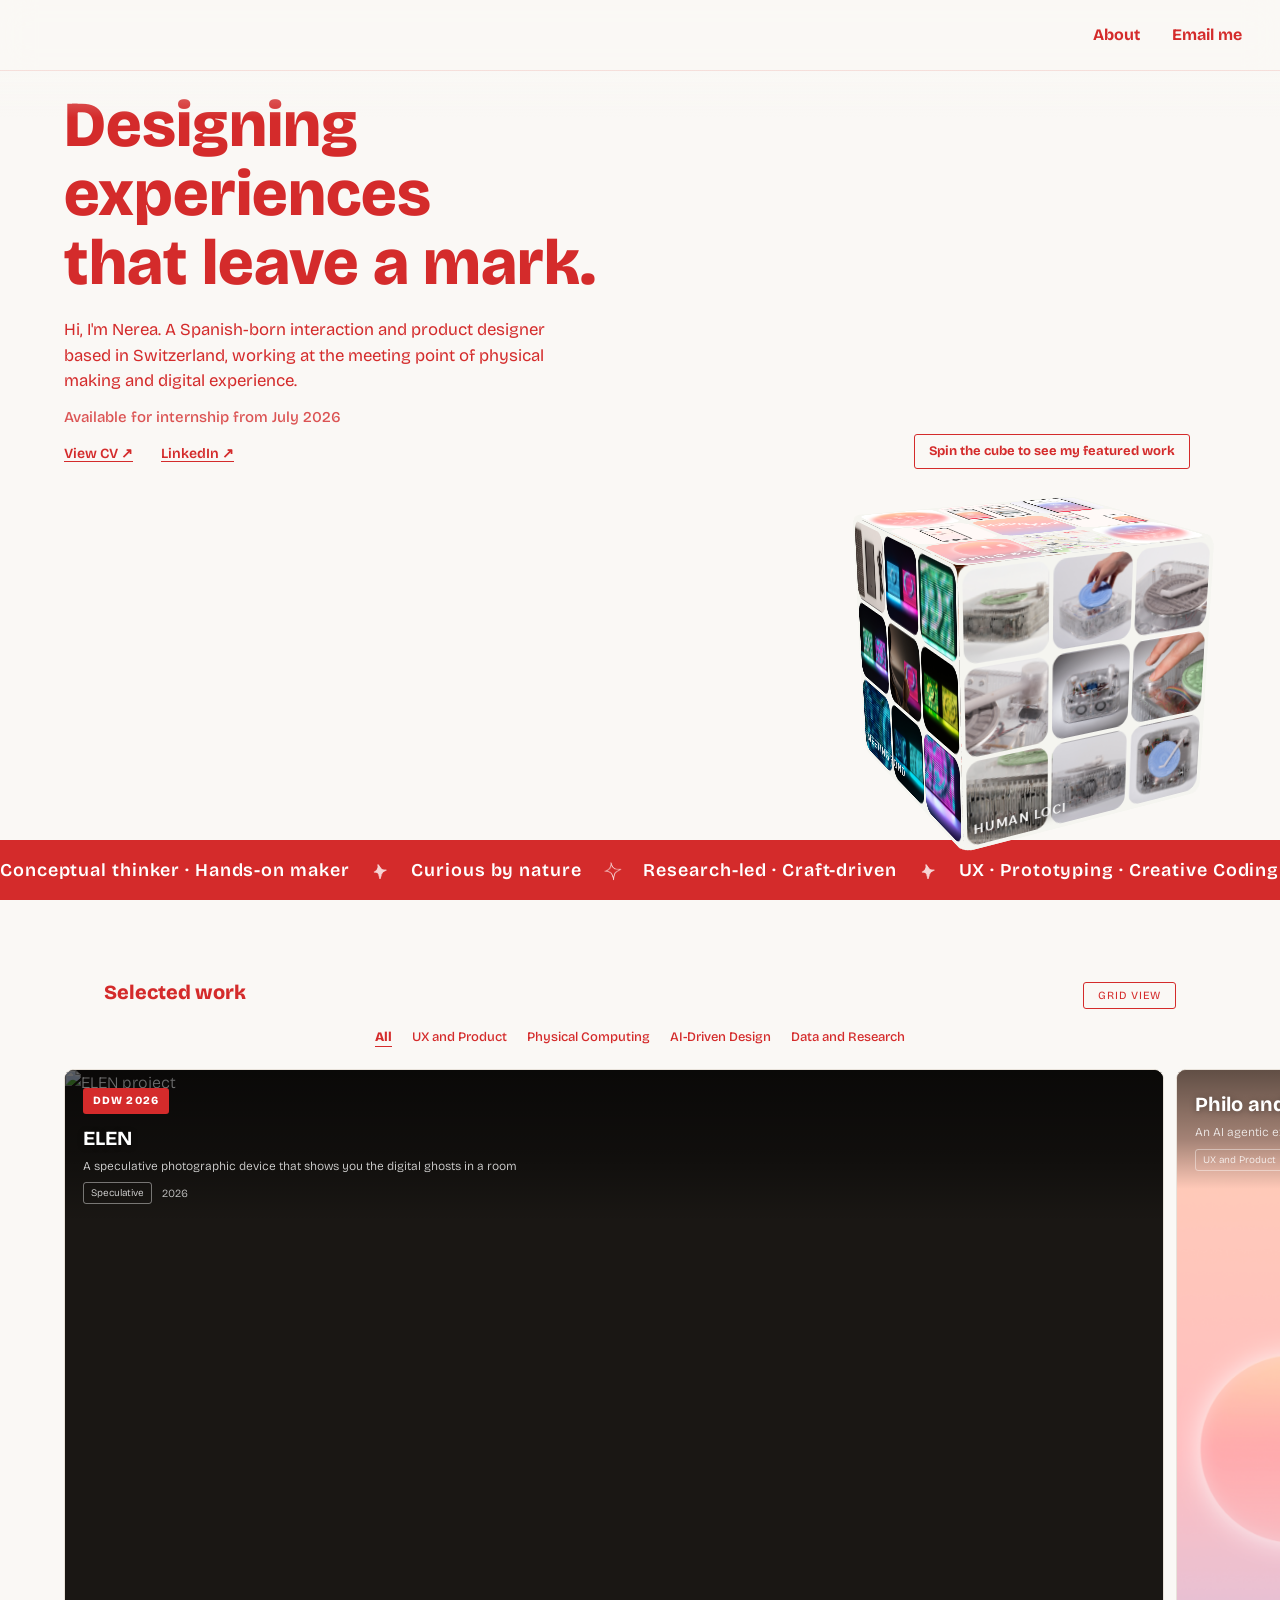
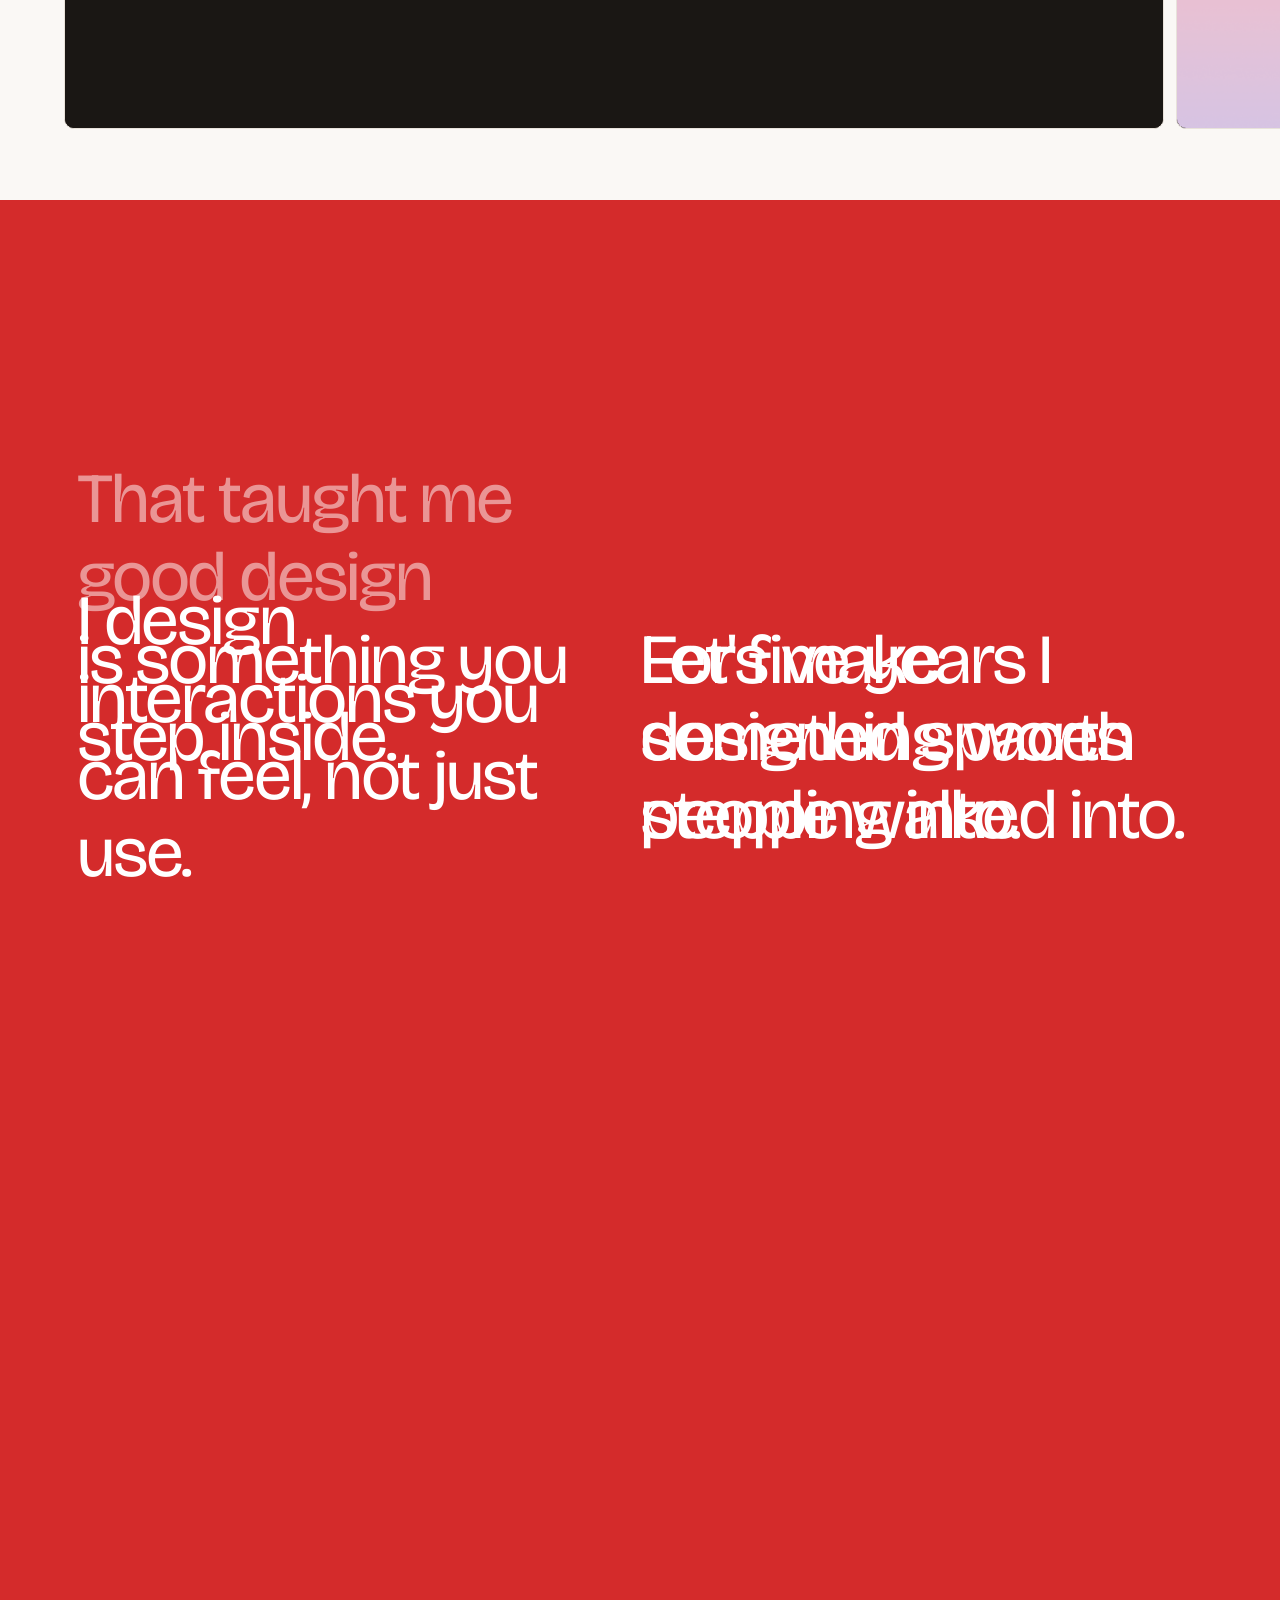
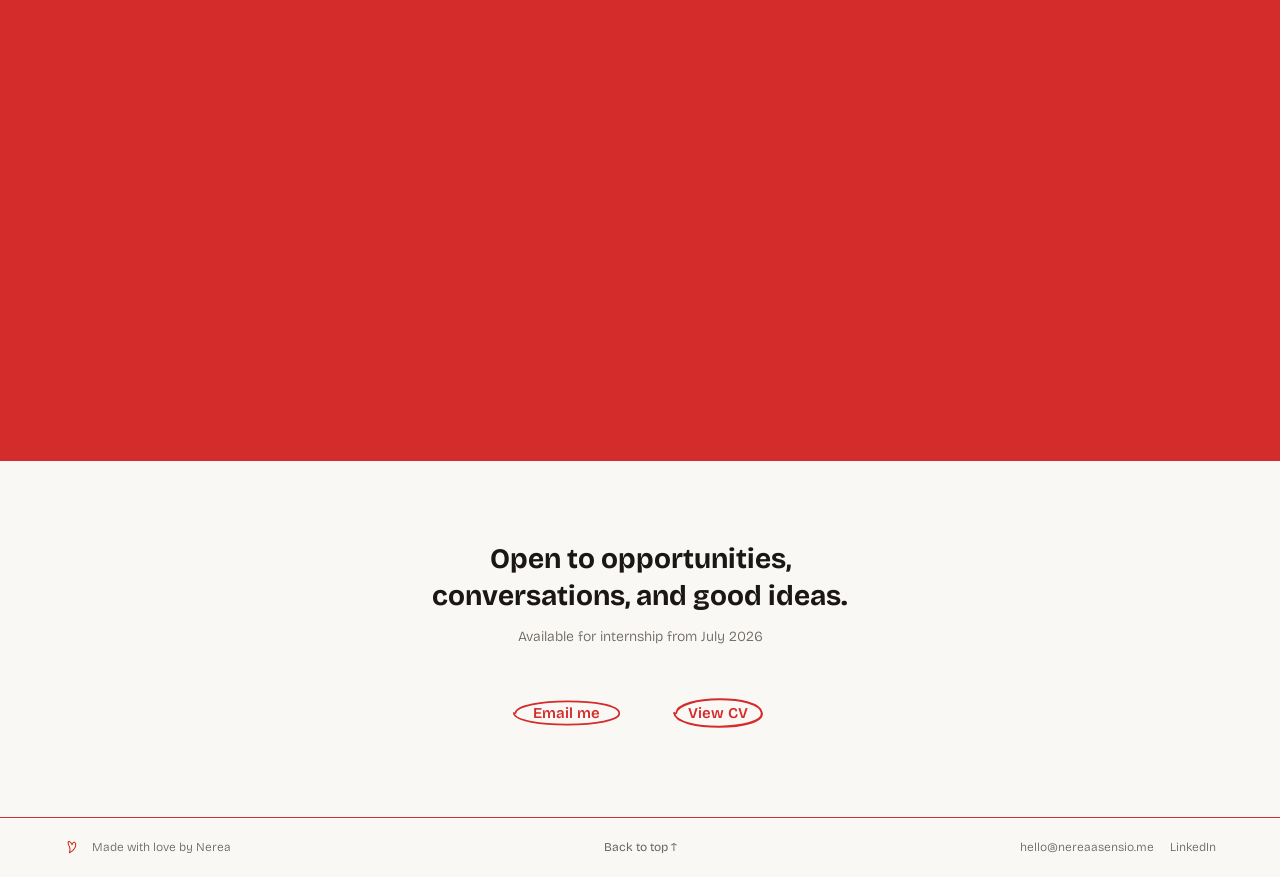
==== commit 1c36acb9: "redesign: update version 2 - red and cube still needs fix: on the hero section: make the empty space" ====
--- a/index.html
+++ b/index.html
@@ -155,13 +155,7 @@
     </div><!-- /.cube-scene -->
 
     <div class="cube-label" aria-hidden="true">
-      Featured work ↓
-    </div>
-
-    <div class="hero-doodles" aria-hidden="true">
-      <span class="hero-doodle hero-doodle--1" data-depth="0.08">
-        <img src="assets/doodles/flower_doodle.png" alt="" />
-      </span>
+      Spin the cube to see my featured work
     </div>
 
     <!-- Marquee strip — last child of hero, sits at the bottom -->
@@ -185,14 +179,14 @@
       <button class="filter-btn active" data-filter="all">All</button>
       <button class="filter-btn" data-filter="ux">UX and Product</button>
       <button class="filter-btn" data-filter="physical">Physical Computing</button>
+      <button class="filter-btn" data-filter="ai">AI-Driven Design</button>
       <button class="filter-btn" data-filter="data">Data and Research</button>
-      <button class="filter-btn" data-filter="speculative">Speculative</button>
     </div>
     <div class="work-scroll" id="workScroll">
 
       <a href="project-detail.html?project=elen"
          class="work-card work-card--featured"
-         data-tags="speculative physical">
+         data-tags="physical">
         <div class="work-card__img">
           <img src="assets/projects/elen/jpeg/elen-front.jpg"
                alt="ELEN project" />
@@ -200,8 +194,8 @@
         <div class="work-card__body">
           <span class="work-card__badge">DDW 2026</span>
           <h2 class="work-card__title">ELEN</h2>
-          <p class="work-card__desc">A camera that photographs
-          the wireless ghosts in a room</p>
+          <p class="work-card__desc">A speculative photographic device that shows
+          you the digital ghosts in a room</p>
           <div class="work-card__meta">
             <span class="work-card__tag">Speculative</span>
             <span>2026</span>
@@ -211,19 +205,19 @@
 
       <a href="project-detail.html?project=philoxenia"
          class="work-card"
-         data-tags="ux">
+         data-tags="ux ai">
         <div class="work-card__img">
           <!-- REPLACE WITH MAIN IMAGE -->
-          <img src="assets/projects/philoxenia/philoxenia-grid.png"
+          <img src="assets/projects/philoxenia/philoxenia-main1.png"
                alt="Philo and Xeny project" />
         </div>
         <div class="work-card__body">
           <h2 class="work-card__title">Philo and Xeny</h2>
-          <p class="work-card__desc">Two-agent AI platform
-          built on Airbnb as a pilot</p>
+          <p class="work-card__desc">An AI agentic experience for peer-to-peer
+          platforms</p>
           <div class="work-card__meta">
             <span class="work-card__tag">UX and Product</span>
-            <span>2025</span>
+            <span>2026</span>
           </div>
         </div>
       </a>
@@ -255,11 +249,11 @@
         </div>
         <div class="work-card__body">
           <h2 class="work-card__title">Human Loci</h2>
-          <p class="work-card__desc">A tonearm that plays
-          the sounds of a place from memory</p>
+          <p class="work-card__desc">A turntable that plays the sounds of a place
+          from memory</p>
           <div class="work-card__meta">
             <span class="work-card__tag">Physical Computing</span>
-            <span>2024</span>
+            <span>2025</span>
           </div>
         </div>
       </a>
@@ -277,25 +271,25 @@
           feel each other's presence across distance</p>
           <div class="work-card__meta">
             <span class="work-card__tag">Physical Computing</span>
-            <span>2024</span>
+            <span>2026</span>
           </div>
         </div>
       </a>
 
       <a href="project-detail.html?project=adaptune"
          class="work-card"
-         data-tags="ux">
+         data-tags="ai data">
         <div class="work-card__img">
           <img src="assets/projects/adaptune/jpeg/adaptune-1.jpg"
                alt="Adaptune" />
         </div>
         <div class="work-card__body">
           <h2 class="work-card__title">Adaptune</h2>
-          <p class="work-card__desc">ML-driven adaptive audio
-          that responds to your environment</p>
+          <p class="work-card__desc">An app that builds the soundtrack of your
+          life through machine learning</p>
           <div class="work-card__meta">
             <span class="work-card__tag">UX and Product</span>
-            <span>2024</span>
+            <span>2026</span>
           </div>
         </div>
       </a>
@@ -309,11 +303,11 @@
         </div>
         <div class="work-card__body">
           <h2 class="work-card__title">RemembeRita</h2>
-          <p class="work-card__desc">An interactive reminder
-          device for elderly users</p>
+          <p class="work-card__desc">An interactive reminder device for everyday
+          use, designed for everyone</p>
           <div class="work-card__meta">
             <span class="work-card__tag">UX and Product</span>
-            <span>2024</span>
+            <span>2026</span>
           </div>
         </div>
       </a>
@@ -327,11 +321,10 @@
         </div>
         <div class="work-card__body">
           <h2 class="work-card__title">Lynx 2.0</h2>
-          <p class="work-card__desc">UI redesign for a
-          transport information platform</p>
+          <p class="work-card__desc">A playful game, made just for the fun of it</p>
           <div class="work-card__meta">
             <span class="work-card__tag">UX and Product</span>
-            <span>2024</span>
+            <span>2025</span>
           </div>
         </div>
       </a>
--- a/style.css
+++ b/style.css
@@ -101,14 +101,28 @@
   overflow: hidden;
   height: 100vh;
 }
+/* Disable scroll-snap on about page (sections don't need snapping) */
+html.about-page-html {
+  scroll-snap-type: none !important;
+  scroll-behavior: auto !important;
+}
+html.about-page-html body {
+  scroll-snap-type: none !important;
+}
+html.about-page-html #cta,
+html.about-page-html footer {
+  scroll-snap-align: none !important;
+}
 
 
 /* ─────────────────────────────────────────────
    NAV
 ───────────────────────────────────────────── */
 nav {
-  position: sticky;
+  position: fixed;
   top: 0;
+  left: 0;
+  right: 0;
   z-index: 100;
   padding: 1.4rem 2.4rem;
   display: flex;
@@ -194,7 +208,7 @@
   z-index: 600;
   font-family: var(--font-body);
   font-weight: 400;
-  color: var(--muted);
+  color: var(--accent);
   text-decoration: none;
   line-height: 1;
 }
@@ -245,7 +259,7 @@
   pointer-events: none;
 }
 #siteHomeLink.is-nav .label-nav {
-  color: var(--muted);
+  color: var(--accent);
   opacity: 1;
   transform: translateY(0);
 }
@@ -335,8 +349,9 @@
    HERO (rebuild)
 ───────────────────────────────────────────── */
 #hero {
-  min-height: 100vh;
-  display: block;
+  height: 100vh;
+  display: grid;
+  grid-template-rows: 1fr auto;
   position: relative;
   overflow: hidden;
   padding: 0;
@@ -344,10 +359,10 @@
   scroll-snap-stop: always;
 }
 .hero-inner {
+  grid-row: 1;
   max-width: 760px;
   text-align: left;
-  padding-top: 12vh;
-  padding-bottom: 90px;
+  padding-top: 10vh;
   padding-left: var(--pad);
   padding-right: var(--pad);
   position: relative;
@@ -400,14 +415,14 @@
    MARQUEE STRIP
 ───────────────────────────────────────────── */
 .marquee-wrap {
+  grid-row: 2;
+  position: relative;
+  width: 100%;
   background: var(--accent);
   overflow: hidden;
-  padding: 20px 0;
-  position: absolute;
-  bottom: 0;
-  left: 0;
-  right: 0;
-  z-index: 3;
+  height: 60px;
+  display: flex;
+  align-items: center;
 }
 .marquee-track {
   display: flex;
@@ -1065,8 +1080,16 @@
   font-weight: 300;
   letter-spacing: -.025em;
   line-height: 1.1;
-  margin-bottom: 1.8rem;
+  margin-bottom: 0.8rem;
   color: var(--ink);
+}
+
+.about-subtitle {
+  font-family: var(--font-display);
+  font-size: clamp(1.05rem, 1.8vw, 1.25rem);
+  font-weight: 600;
+  color: var(--accent);
+  margin-bottom: 2.2rem;
 }
 
 .about-body {
@@ -1105,12 +1128,15 @@
   border-radius: 14px;
   overflow: hidden;
   border: .5px solid var(--border);
+  position: relative;
 }
 .about-photo img {
+  position: absolute;
+  inset: 0;
   width: 100%;
   height: 100%;
   object-fit: cover;
-  display: block;
+  transition: opacity 600ms ease-in-out;
 }
 
 /* ── Zone B: ball pit ── */
@@ -1139,14 +1165,15 @@
   font-weight: 500;
   letter-spacing: .01em;
   text-transform: none;
-  color: var(--muted);
+  color: var(--accent);
   background: none;
   border: none;
-  transition: color .25s ease, opacity .25s ease;
-}
-.pit-tab:hover { color: var(--ink); }
+  opacity: 0.6;
+  transition: opacity .25s ease;
+}
+.pit-tab:hover { opacity: 0.85; }
 .pit-tab.active {
-  color: var(--ink);
+  color: var(--accent);
   opacity: 1;
 }
 
@@ -1154,6 +1181,7 @@
   position: relative;
   width: 100%;
   min-height: 70vh;
+  overflow: hidden;
 }
 
 .pit-panel {
@@ -1172,11 +1200,35 @@
 }
 
 /* ── Bubbles ── */
+.skill-groups-header {
+  position: absolute;
+  top: 0;
+  left: 0;
+  right: 0;
+  height: 65px;
+  display: flex;
+  justify-content: space-between;
+  align-items: center;
+  padding: 0 1.5rem;
+  border-bottom: 1.2px dashed rgba(212, 43, 43, 0.22);
+  pointer-events: none;
+  z-index: 5;
+}
+.skill-group-title {
+  font-family: var(--font-display);
+  font-size: 13px;
+  font-weight: 700;
+  color: var(--accent);
+  text-transform: uppercase;
+  letter-spacing: 0.08em;
+  margin: 0;
+}
+
 .tag-bubble {
   position: absolute;
-  padding: 1.1rem 2.8rem;
-  border-radius: 100px;
-  font-size: 22px;
+  padding: 0.75rem 1.9rem;
+  border-radius: var(--r-sharp);
+  font-size: 20px;
   font-family: var(--font-display);
   letter-spacing: .02em;
   white-space: nowrap;
@@ -1236,7 +1288,7 @@
   }
   .pit-tabs-bar { gap: 1rem; padding: .85rem 1.2rem; justify-content: flex-start; }
   .pit-tab { font-size: .95rem; }
-  .tag-bubble { font-size: 16px; padding: .8rem 1.6rem; }
+  .tag-bubble { font-size: 14px; padding: 0.55rem 1.1rem; }
   .tag-bubble--emoji { font-size: 22px; }
   .about-cta-row { gap: .9rem; }
 }
@@ -1382,26 +1434,25 @@
 
 .cube-scene {
   position: absolute;
-  bottom: 130px;
-  right: 8%;
-  width: 180px;
-  height: 180px;
-  border-radius: 18px;
+  bottom: 120px;
+  right: 10%;
+  width: min(256px, 24vw);
+  height: min(256px, 24vw);
   perspective: 1000px;
   perspective-origin: 50% 50%;
   cursor: grab;
-  z-index: 1;
+  z-index: 4;
   touch-action: none;
 }
 .cube-scene:active { cursor: grabbing; }
 .cube-scene::after {
   content: '';
   position: absolute;
-  bottom: -24px;
+  bottom: -22px;
   left: 50%;
   transform: translateX(-50%);
-  width: 160px;
-  height: 24px;
+  width: 70%;
+  height: 22px;
   background: radial-gradient(
     ellipse at center,
     rgba(26, 23, 20, 0.18) 0%,
@@ -1413,17 +1464,23 @@
 
 .cube-label {
   position: absolute;
-  bottom: 320px;
-  right: 13%;
+  bottom: calc(120px + min(256px, 24vw) + 55px);
+  right: 7%;
   font-size: 13px;
   font-weight: 700;
   color: var(--accent);
-  transform: rotate(-4deg);
   background: var(--bg);
-  padding: 5px 12px;
+  padding: 6px 14px;
   border-radius: var(--r-sharp);
   border: 1px solid var(--accent);
   z-index: 2;
+  animation: label-bounce 1.8s ease-in-out infinite;
+  transition: opacity 0.3s ease;
+}
+
+@keyframes label-bounce {
+  0%, 100% { transform: translateY(0) rotate(-4deg); }
+  50% { transform: translateY(-9px) rotate(-4deg); }
 }
 
 .cube {
@@ -1447,12 +1504,12 @@
   border-radius: 10px;
 }
 
-.face-front  { transform: translateZ(90px); }
-.face-back   { transform: rotateY(180deg) translateZ(90px); }
-.face-right  { transform: rotateY(90deg)  translateZ(90px); }
-.face-left   { transform: rotateY(-90deg) translateZ(90px); }
-.face-top    { transform: rotateX(90deg)  translateZ(90px); }
-.face-bottom { transform: rotateX(-90deg) translateZ(90px); }
+.face-front  { transform: translateZ(calc(min(256px, 24vw) / 2)); }
+.face-back   { transform: rotateY(180deg) translateZ(calc(min(256px, 24vw) / 2)); }
+.face-right  { transform: rotateY(90deg)  translateZ(calc(min(256px, 24vw) / 2)); }
+.face-left   { transform: rotateY(-90deg) translateZ(calc(min(256px, 24vw) / 2)); }
+.face-top    { transform: rotateX(90deg)  translateZ(calc(min(256px, 24vw) / 2)); }
+.face-bottom { transform: rotateX(-90deg) translateZ(calc(min(256px, 24vw) / 2)); }
 
 .sticker-grid {
   position: absolute;
@@ -1496,24 +1553,8 @@
   z-index: 12;
 }
 
-.face:hover .sticker-grid {
-  filter: blur(1.5px);
-}
-
-@media (max-width: 900px) {
-  .cube-scene {
-    width: 160px;
-    height: 160px;
-    bottom: 90px;
-    right: 4%;
-  }
-  .face-front  { transform: translateZ(80px); }
-  .face-back   { transform: rotateY(180deg) translateZ(80px); }
-  .face-right  { transform: rotateY(90deg)  translateZ(80px); }
-  .face-left   { transform: rotateY(-90deg) translateZ(80px); }
-  .face-top    { transform: rotateX(90deg)  translateZ(80px); }
-  .face-bottom { transform: rotateX(-90deg) translateZ(80px); }
-}
+
+
 
 @media (max-width: 600px) {
   .cube-scene { display: none; }
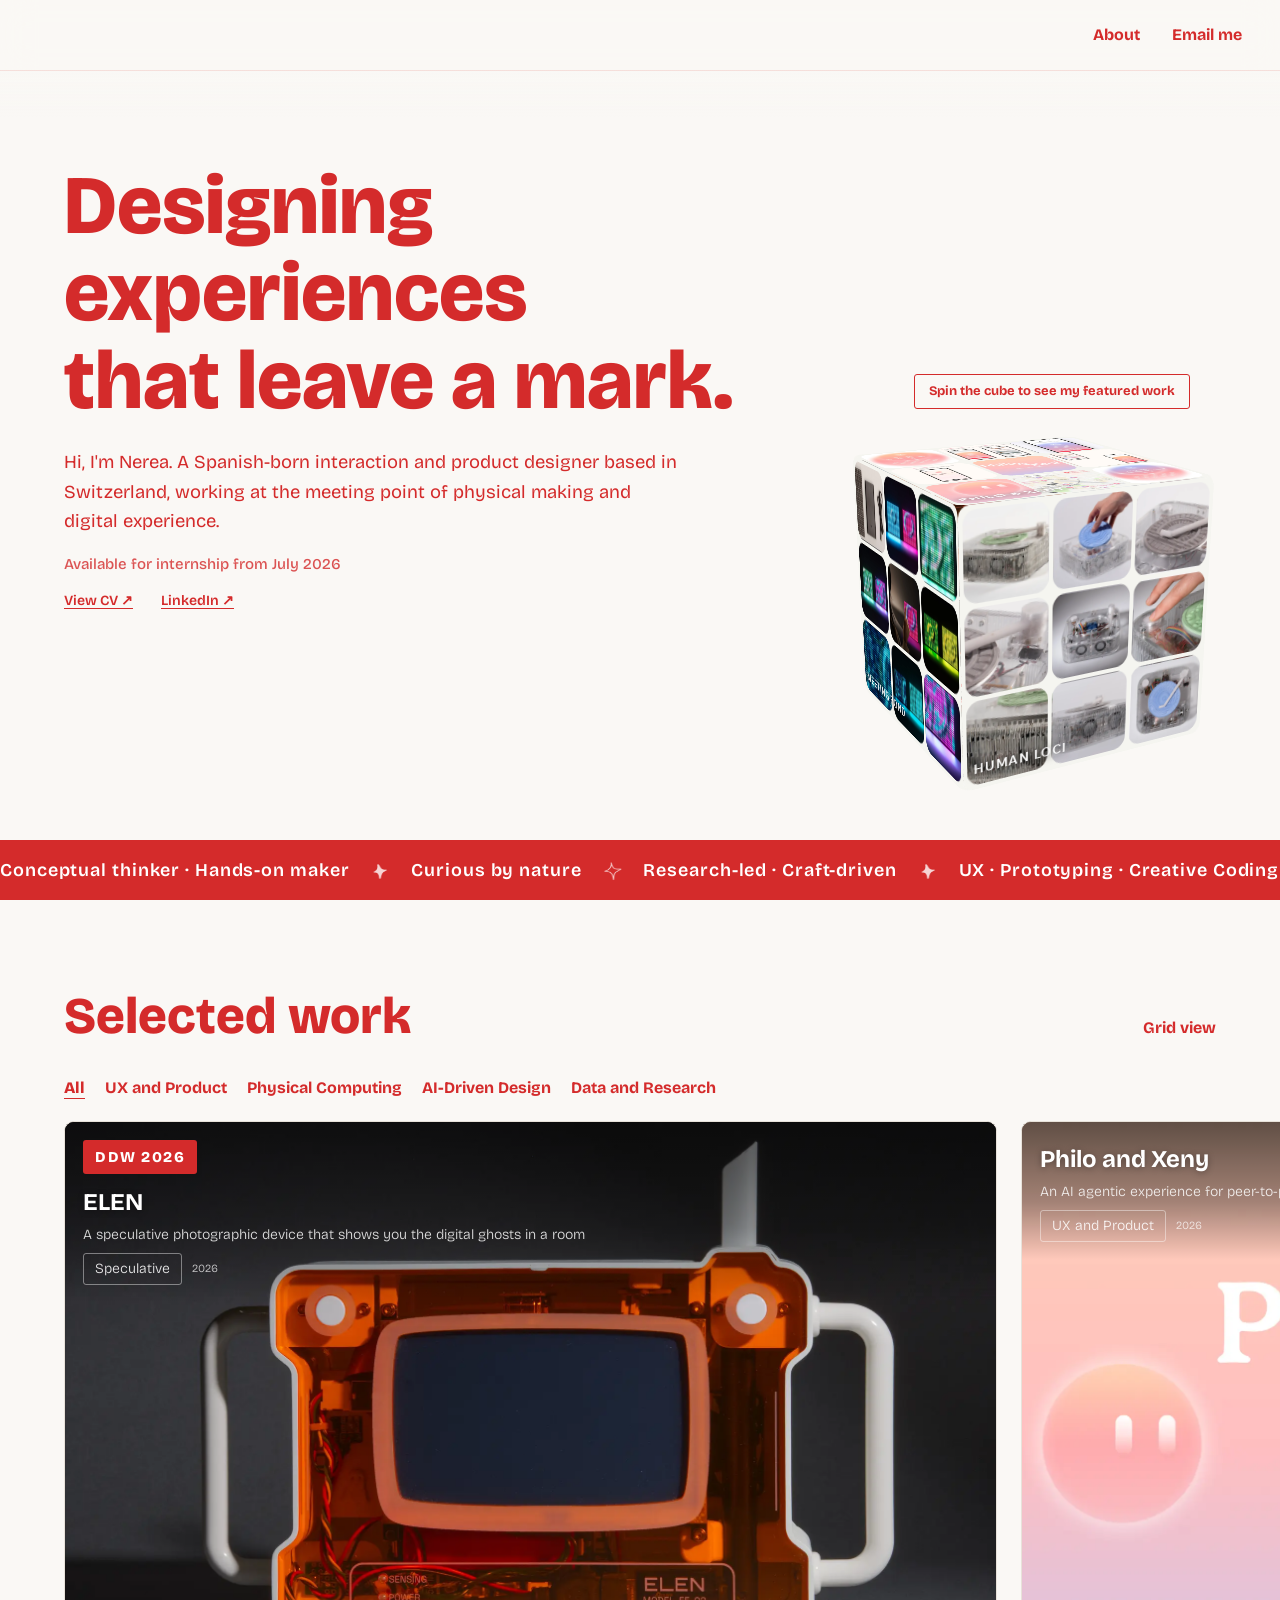
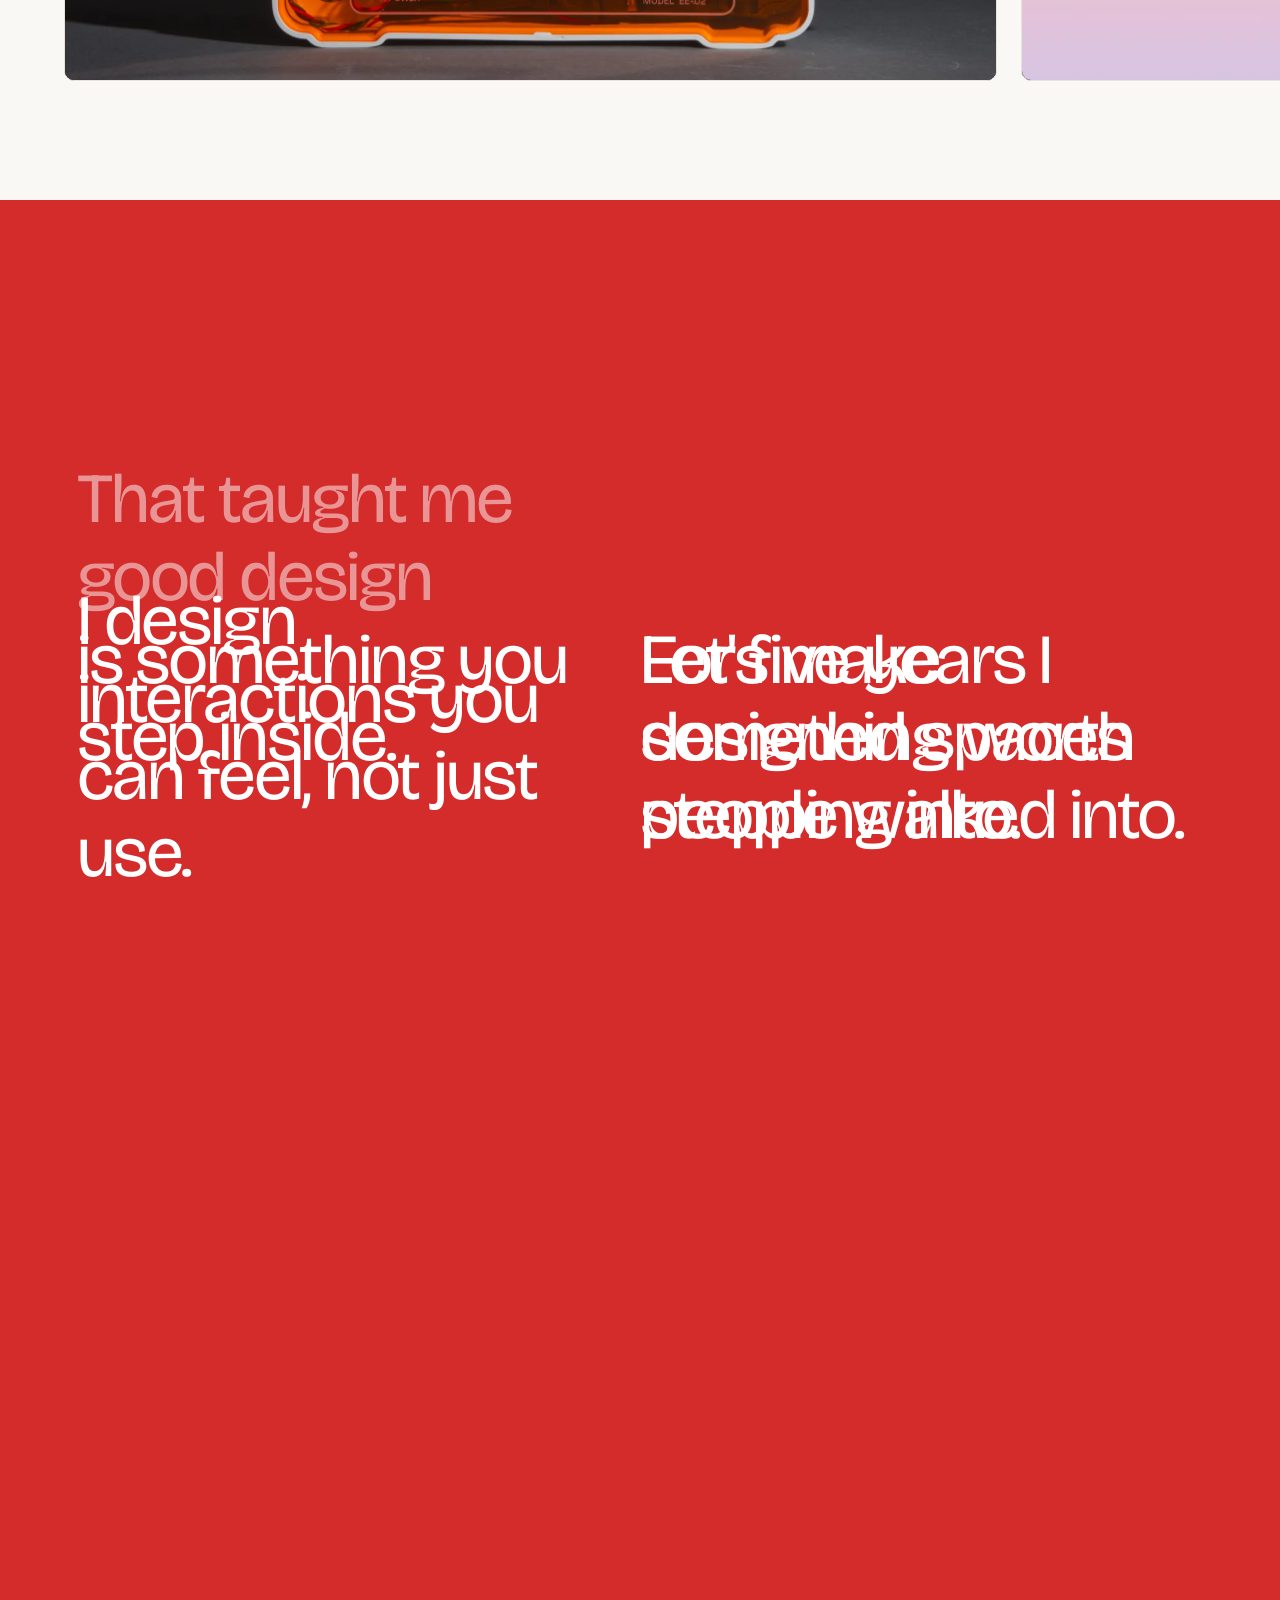
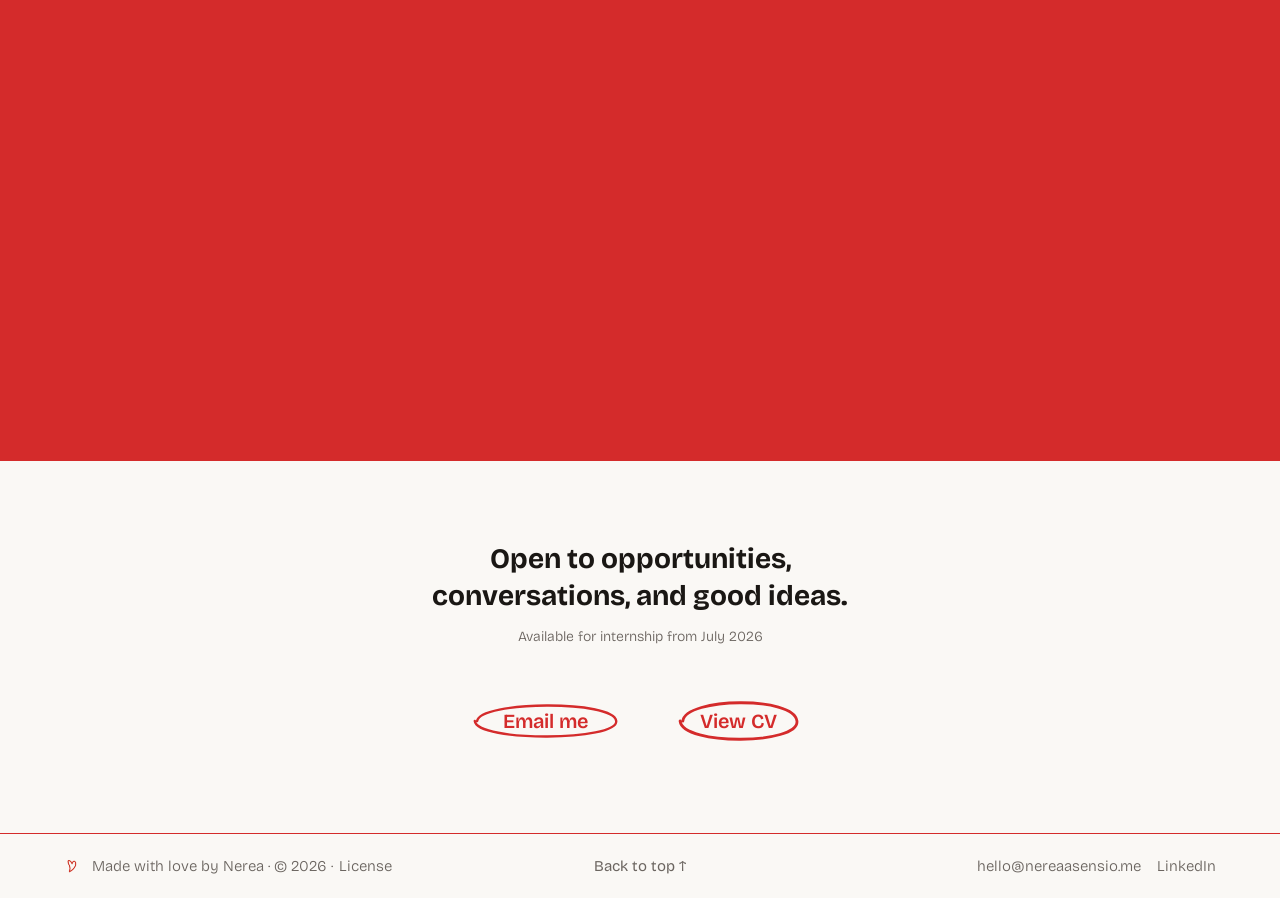
==== commit 6ebb95df: "mod: compression of images + license addition" ====
--- a/index.html
+++ b/index.html
@@ -161,8 +161,8 @@
     <!-- Marquee strip — last child of hero, sits at the bottom -->
     <div class="marquee-wrap" aria-hidden="true">
     <div class="marquee-track">
-      <span class="marquee-inner">Conceptual thinker · Hands-on maker <img src="assets/doodles/glitter_doodle_2.png" class="msep-img" alt="" aria-hidden="true" /> Curious by nature <img src="assets/doodles/glitter_doodle_1.png" class="msep-img" alt="" aria-hidden="true" /> Research-led · Craft-driven <img src="assets/doodles/glitter_doodle_2.png" class="msep-img" alt="" aria-hidden="true" /> UX · Prototyping · Creative Coding · Data Visualisation <img src="assets/doodles/glitter_doodle_1.png" class="msep-img" alt="" aria-hidden="true" /> From concept to final delivery <img src="assets/doodles/glitter_doodle_2.png" class="msep-img" alt="" aria-hidden="true" /> MA Interaction Design, SUPSI <img src="assets/doodles/glitter_doodle_1.png" class="msep-img" alt="" aria-hidden="true" /> Based in Switzerland <img src="assets/doodles/glitter_doodle_2.png" class="msep-img" alt="" aria-hidden="true" /> Italian · Spanish · English <img src="assets/doodles/glitter_doodle_1.png" class="msep-img" alt="" aria-hidden="true" /> Born in Barcelona · Always on the move <img src="assets/doodles/glitter_doodle_2.png" class="msep-img" alt="" aria-hidden="true" /> Dog mum and mountain person <img src="assets/doodles/glitter_doodle_1.png" class="msep-img" alt="" aria-hidden="true" /> Yoga practitioner <img src="assets/doodles/glitter_doodle_2.png" class="msep-img" alt="" aria-hidden="true" />&nbsp;</span>
-      <span class="marquee-inner" aria-hidden="true">Conceptual thinker · Hands-on maker <img src="assets/doodles/glitter_doodle_2.png" class="msep-img" alt="" aria-hidden="true" /> Curious by nature <img src="assets/doodles/glitter_doodle_1.png" class="msep-img" alt="" aria-hidden="true" /> Research-led · Craft-driven <img src="assets/doodles/glitter_doodle_2.png" class="msep-img" alt="" aria-hidden="true" /> UX · Prototyping · Creative Coding · Data Visualisation <img src="assets/doodles/glitter_doodle_1.png" class="msep-img" alt="" aria-hidden="true" /> From concept to final delivery <img src="assets/doodles/glitter_doodle_2.png" class="msep-img" alt="" aria-hidden="true" /> MA Interaction Design, SUPSI <img src="assets/doodles/glitter_doodle_1.png" class="msep-img" alt="" aria-hidden="true" /> Based in Switzerland <img src="assets/doodles/glitter_doodle_2.png" class="msep-img" alt="" aria-hidden="true" /> Italian · Spanish · English <img src="assets/doodles/glitter_doodle_1.png" class="msep-img" alt="" aria-hidden="true" /> Born in Barcelona · Always on the move <img src="assets/doodles/glitter_doodle_2.png" class="msep-img" alt="" aria-hidden="true" /> Dog mum and mountain person <img src="assets/doodles/glitter_doodle_1.png" class="msep-img" alt="" aria-hidden="true" /> Yoga practitioner <img src="assets/doodles/glitter_doodle_2.png" class="msep-img" alt="" aria-hidden="true" />&nbsp;</span>
+      <span class="marquee-inner">Conceptual thinker · Hands-on maker <img src="assets/doodles/webp/glitter_doodle_2.webp" class="msep-img" alt="" aria-hidden="true" /> Curious by nature <img src="assets/doodles/webp/glitter_doodle_1.webp" class="msep-img" alt="" aria-hidden="true" /> Research-led · Craft-driven <img src="assets/doodles/webp/glitter_doodle_2.webp" class="msep-img" alt="" aria-hidden="true" /> UX · Prototyping · Creative Coding · Data Visualisation <img src="assets/doodles/webp/glitter_doodle_1.webp" class="msep-img" alt="" aria-hidden="true" /> From concept to final delivery <img src="assets/doodles/webp/glitter_doodle_2.webp" class="msep-img" alt="" aria-hidden="true" /> MA Interaction Design, SUPSI <img src="assets/doodles/webp/glitter_doodle_1.webp" class="msep-img" alt="" aria-hidden="true" /> Based in Switzerland <img src="assets/doodles/webp/glitter_doodle_2.webp" class="msep-img" alt="" aria-hidden="true" /> Italian · Spanish · English <img src="assets/doodles/webp/glitter_doodle_1.webp" class="msep-img" alt="" aria-hidden="true" /> Born in Barcelona · Always on the move <img src="assets/doodles/webp/glitter_doodle_2.webp" class="msep-img" alt="" aria-hidden="true" /> Dog mum and mountain person <img src="assets/doodles/webp/glitter_doodle_1.webp" class="msep-img" alt="" aria-hidden="true" /> Yoga practitioner <img src="assets/doodles/webp/glitter_doodle_2.webp" class="msep-img" alt="" aria-hidden="true" />&nbsp;</span>
+      <span class="marquee-inner" aria-hidden="true">Conceptual thinker · Hands-on maker <img src="assets/doodles/webp/glitter_doodle_2.webp" class="msep-img" alt="" aria-hidden="true" /> Curious by nature <img src="assets/doodles/webp/glitter_doodle_1.webp" class="msep-img" alt="" aria-hidden="true" /> Research-led · Craft-driven <img src="assets/doodles/webp/glitter_doodle_2.webp" class="msep-img" alt="" aria-hidden="true" /> UX · Prototyping · Creative Coding · Data Visualisation <img src="assets/doodles/webp/glitter_doodle_1.webp" class="msep-img" alt="" aria-hidden="true" /> From concept to final delivery <img src="assets/doodles/webp/glitter_doodle_2.webp" class="msep-img" alt="" aria-hidden="true" /> MA Interaction Design, SUPSI <img src="assets/doodles/webp/glitter_doodle_1.webp" class="msep-img" alt="" aria-hidden="true" /> Based in Switzerland <img src="assets/doodles/webp/glitter_doodle_2.webp" class="msep-img" alt="" aria-hidden="true" /> Italian · Spanish · English <img src="assets/doodles/webp/glitter_doodle_1.webp" class="msep-img" alt="" aria-hidden="true" /> Born in Barcelona · Always on the move <img src="assets/doodles/webp/glitter_doodle_2.webp" class="msep-img" alt="" aria-hidden="true" /> Dog mum and mountain person <img src="assets/doodles/webp/glitter_doodle_1.webp" class="msep-img" alt="" aria-hidden="true" /> Yoga practitioner <img src="assets/doodles/webp/glitter_doodle_2.webp" class="msep-img" alt="" aria-hidden="true" />&nbsp;</span>
     </div>
   </div>
   </section>
@@ -188,7 +188,7 @@
          class="work-card work-card--featured"
          data-tags="physical">
         <div class="work-card__img">
-          <img src="assets/projects/elen/jpeg/elen-front.jpg"
+          <img src="assets/projects/elen/webp/elen-front.webp"
                alt="ELEN project" />
         </div>
         <div class="work-card__body">
@@ -208,7 +208,7 @@
          data-tags="ux ai">
         <div class="work-card__img">
           <!-- REPLACE WITH MAIN IMAGE -->
-          <img src="assets/projects/philoxenia/philoxenia-main1.png"
+          <img src="assets/projects/philoxenia/webp/philoxenia-main1.webp"
                alt="Philo and Xeny project" />
         </div>
         <div class="work-card__body">
@@ -226,7 +226,7 @@
          class="work-card"
          data-tags="ux data">
         <div class="work-card__img">
-          <img src="assets/projects/financial planning hub/jpeg/main_screen_HR.png"
+          <img src="assets/projects/financial planning hub/webp/main_screen_HR.webp"
                alt="Financial Planning Hub" />
         </div>
         <div class="work-card__body">
@@ -244,7 +244,7 @@
          class="work-card"
          data-tags="physical">
         <div class="work-card__img">
-          <img src="assets/projects/human loci/jpeg/humanloci-main.jpg"
+          <img src="assets/projects/human loci/webp/humanloci-main.webp"
                alt="Human Loci" />
         </div>
         <div class="work-card__body">
@@ -262,7 +262,7 @@
          class="work-card"
          data-tags="physical">
         <div class="work-card__img">
-          <img src="assets/projects/meeting pond/jpeg/meetingpond-general1.jpg"
+          <img src="assets/projects/meeting pond/webp/meetingpond-general1.webp"
                alt="Meeting Pond" />
         </div>
         <div class="work-card__body">
@@ -280,7 +280,7 @@
          class="work-card"
          data-tags="ai data">
         <div class="work-card__img">
-          <img src="assets/projects/adaptune/jpeg/adaptune-1.jpg"
+          <img src="assets/projects/adaptune/webp/adaptune-1.webp"
                alt="Adaptune" />
         </div>
         <div class="work-card__body">
@@ -298,7 +298,7 @@
          class="work-card"
          data-tags="ux">
         <div class="work-card__img">
-          <img src="assets/projects/rememberita/jpeg/rememberita-1.jpg"
+          <img src="assets/projects/rememberita/webp/rememberita-1.webp"
                alt="RemembeRita" />
         </div>
         <div class="work-card__body">
@@ -316,7 +316,7 @@
          class="work-card"
          data-tags="ux">
         <div class="work-card__img">
-          <img src="assets/projects/lynx 2.0/jpeg/phone_triplemockup_HR.png"
+          <img src="assets/projects/lynx 2.0/webp/phone_triplemockup_HR.webp"
                alt="Lynx 2.0" />
         </div>
         <div class="work-card__body">
@@ -361,12 +361,12 @@
     </div>
 
     <div class="phil-mascot" aria-hidden="true">
-      <img class="phil-pose" data-pose="0" src="assets/doodles/doodle1.png" alt="" />
-      <img class="phil-pose" data-pose="1" src="assets/doodles/doodle2.png" alt="" />
-      <img class="phil-pose" data-pose="2" src="assets/doodles/doodle3a.png" alt="" />
-      <img class="phil-pose" data-pose="3" src="assets/doodles/doodle3b.png" alt="" />
-      <img class="phil-pose" data-pose="4" src="assets/doodles/doodle3c.png" alt="" />
-      <img class="phil-pose" data-pose="5" src="assets/doodles/doodle4.png" alt="" />
+      <img class="phil-pose" data-pose="0" src="assets/doodles/webp/doodle1.webp" alt="" />
+      <img class="phil-pose" data-pose="1" src="assets/doodles/webp/doodle2.webp" alt="" />
+      <img class="phil-pose" data-pose="2" src="assets/doodles/webp/doodle3a.webp" alt="" />
+      <img class="phil-pose" data-pose="3" src="assets/doodles/webp/doodle3b.webp" alt="" />
+      <img class="phil-pose" data-pose="4" src="assets/doodles/webp/doodle3c.webp" alt="" />
+      <img class="phil-pose" data-pose="5" src="assets/doodles/webp/doodle4.webp" alt="" />
     </div>
 
     <div class="phil-trigger" data-phrase="0" data-side="right" data-pose="0"></div>
@@ -416,8 +416,8 @@
   ══════════════════════════════════════ -->
   <footer>
     <div class="footer-left">
-      <img src="assets/doodles/heart_doodle.png" class="footer-heart" alt="" aria-hidden="true" />
-      Made with love by Nerea
+      <img src="assets/doodles/webp/heart_doodle.webp" class="footer-heart" alt="" aria-hidden="true" />
+      Made with love by Nerea · © 2026 · <a href="LICENSE" target="_blank" rel="noopener">License</a>
     </div>
     <div class="footer-center">
       <button id="back-top" aria-label="Back to top">Back to top ↑</button>
--- a/style.css
+++ b/style.css
@@ -360,9 +360,9 @@
 }
 .hero-inner {
   grid-row: 1;
-  max-width: 760px;
+  max-width: 900px;
   text-align: left;
-  padding-top: 10vh;
+  padding-top: clamp(14vh, 18vh, 22vh);
   padding-left: var(--pad);
   padding-right: var(--pad);
   position: relative;
@@ -372,20 +372,20 @@
   display: none;
 }
 .hero-intro {
-  font-size: clamp(0.95rem, 1.5vw, 1.05rem);
+  font-size: clamp(1rem, 1.6vw, 1.15rem);
   font-weight: 400;
   color: var(--accent);
-  max-width: 500px;
-  margin-bottom: 12px;
-  line-height: 1.5;
+  max-width: 620px;
+  margin-bottom: 16px;
+  line-height: 1.6;
 }
 .hero-headline {
-  font-size: clamp(2.4rem, 5vw, 4.6rem);
+  font-size: clamp(3rem, 6.5vw, 6.5rem);
   font-weight: 800;
-  line-height: 1.08;
-  color: var(--accent);
-  margin-bottom: 20px;
-  max-width: 680px;
+  line-height: 1.05;
+  color: var(--accent);
+  margin-bottom: 24px;
+  max-width: 820px;
   overflow-wrap: normal;
   word-break: normal;
   hyphens: none;
@@ -461,49 +461,53 @@
   min-height: 100vh;
   display: flex;
   flex-direction: column;
-  padding: 76px 0 32px;
+  padding: 76px 0 100px;
   box-sizing: border-box;
   scroll-snap-align: start;
   scroll-snap-stop: always;
   scroll-margin-top: 76px;
 }
 .work-top {
-  max-width: var(--max-w);
-  width: 100%;
-  margin: 0 auto 20px;
-  padding: 0 var(--pad) 0;
+  width: 100%;
+  margin: 0 0 20px;
+  padding: 0 var(--pad);
   display: flex;
   justify-content: space-between;
   align-items: baseline;
   box-sizing: border-box;
 }
 .section-label {
-  font-size: 20px;
+  font-size: clamp(2rem, 4vw, 3.5rem);
   font-weight: 800;
   color: var(--accent);
   letter-spacing: 0;
   text-transform: none;
 }
 .view-toggle {
-  font-size: 11px;
-  letter-spacing: 0.08em;
-  text-transform: uppercase;
+  font-size: 16px;
+  font-weight: 700;
+  letter-spacing: normal;
+  text-transform: none;
   background: none;
-  border: 1px solid var(--accent);
-  border-radius: var(--r-sharp);
-  padding: 6px 14px;
+  border: none;
+  padding: 0;
   cursor: pointer;
   color: var(--accent);
   font-family: var(--font);
-  transition: all 0.15s;
-}
-.view-toggle:hover {
+  position: relative;
+  transition: transform 0.2s;
+}
+.view-toggle::after {
+  content: '';
+  position: absolute;
+  bottom: -2px; left: 0;
+  width: 0; height: 1px;
   background: var(--accent);
-  color: #fff;
-}
+  transition: width 0.2s;
+}
+.view-toggle:hover { transform: translateY(-2px); }
+.view-toggle:hover::after { width: 100%; }
 .work-filters {
-  max-width: var(--max-w);
-  margin: 0 auto;
   padding: 0 var(--pad) 24px;
   display: flex;
   gap: 20px;
@@ -513,8 +517,8 @@
   background: none;
   border: none;
   color: var(--accent);
-  font-size: 13px;
-  font-weight: 500;
+  font-size: 16px;
+  font-weight: 700;
   cursor: pointer;
   padding: 0;
   font-family: var(--font);
@@ -541,7 +545,7 @@
   overflow-x: auto;
   cursor: grab;
   display: flex;
-  gap: 12px;
+  gap: 24px;
   scrollbar-width: none;
   align-items: flex-start;
 }
@@ -549,7 +553,7 @@
 .work-scroll.is-dragging { cursor: grabbing; }
 .work-card {
   position: relative;
-  width: min(calc((100vh - 240px) * 5 / 3), 86vw);
+  width: min(calc((100vh - 340px) * 5 / 3), 78vw);
   aspect-ratio: 5 / 3;
   flex-shrink: 0;
   border-radius: var(--r-card);
@@ -563,7 +567,7 @@
 }
 .work-card:hover { transform: scale(1.02); }
 .work-card--featured {
-  width: min(calc((100vh - 240px) * 5 / 3), 86vw);
+  width: min(calc((100vh - 340px) * 5 / 3), 78vw);
 }
 .work-card__img {
   position: absolute;
@@ -600,27 +604,27 @@
   z-index: 1;
 }
 .work-card__badge {
-  font-size: 11px;
+  font-size: 15px;
   letter-spacing: 0.1em;
   text-transform: uppercase;
   background: var(--accent);
   color: #fff;
   font-weight: 800;
-  padding: 4px 10px;
+  padding: 5px 12px;
   border-radius: var(--r-sharp);
   display: inline-block;
   align-self: flex-start;
-  margin-bottom: 4px;
+  margin-bottom: 5px;
 }
 .work-card__title {
-  font-size: 20px;
+  font-size: 24px;
   font-weight: 700;
   color: #fff;
   margin: 0;
   text-shadow: 0 1px 6px rgba(0, 0, 0, 0.35);
 }
 .work-card__desc {
-  font-size: 12px;
+  font-size: 14px;
   color: rgba(255, 255, 255, 0.84);
   margin: 0;
   line-height: 1.4;
@@ -637,21 +641,19 @@
   padding: 0;
 }
 .work-card__tag {
-  font-size: 10px;
+  font-size: 14px;
   color: rgba(255, 255, 255, 0.88);
   border: 1px solid rgba(255, 255, 255, 0.42);
-  padding: 2px 7px;
+  padding: 4px 11px;
   border-radius: var(--r-sharp);
 }
 .work-scroll.grid-view {
   display: grid;
   grid-template-columns: repeat(2, minmax(0, 1fr));
-  gap: 16px;
+  gap: 24px;
   overflow: visible;
   cursor: default;
-  max-width: var(--max-w);
-  width: 100%;
-  margin: 0 auto;
+  width: 100%;
   padding: 0 var(--pad);
   align-items: start;
   height: auto;
@@ -691,15 +693,30 @@
   }
 
   .section-label {
-    font-size: 18px;
+    font-size: clamp(1.5rem, 5vw, 2rem);
+  }
+
+  .hero-headline {
+    font-size: clamp(2.1rem, 8.5vw, 3rem);
   }
 
   .view-toggle {
     flex: 0 0 auto;
+    font-size: 14px;
   }
 
   .work-filters {
-    gap: 14px;
+    gap: 18px;
+    flex-wrap: nowrap;
+    overflow-x: auto;
+    -webkit-overflow-scrolling: touch;
+    scrollbar-width: none;
+  }
+  .work-filters::-webkit-scrollbar { display: none; }
+  .filter-btn {
+    flex: 0 0 auto;
+    white-space: nowrap;
+    font-size: 15px;
   }
 
   .work-card {
@@ -950,11 +967,11 @@
 .cta-circle-btn {
   position: relative;
   color: var(--accent);
-  font-size: 15px;
+  font-size: 20px;
   font-weight: 600;
   font-family: var(--font);
   text-decoration: none;
-  padding: 12px 28px;
+  padding: 16px 40px;
   display: inline-block;
   transition: transform 0.2s;
 }
@@ -979,7 +996,7 @@
   border: none;
   color: var(--muted);
   font-family: var(--font);
-  font-size: 12px;
+  font-size: 15px;
   cursor: pointer;
   padding: 0;
   position: relative;
@@ -1061,7 +1078,7 @@
 .about-grid {
   display: grid;
   grid-template-columns: 1fr 1fr;
-  align-items: stretch;
+  align-items: start;
   min-height: 50vh;
   padding: 6rem var(--side-pad, 5vw) 4rem;
   gap: 4rem;
@@ -1081,7 +1098,7 @@
   letter-spacing: -.025em;
   line-height: 1.1;
   margin-bottom: 0.8rem;
-  color: var(--ink);
+  color: var(--accent);
 }
 
 .about-subtitle {
@@ -1124,19 +1141,15 @@
 
 .about-photo {
   width: 100%;
-  height: 100%;
   border-radius: 14px;
   overflow: hidden;
   border: .5px solid var(--border);
-  position: relative;
 }
 .about-photo img {
-  position: absolute;
-  inset: 0;
-  width: 100%;
-  height: 100%;
-  object-fit: cover;
-  transition: opacity 600ms ease-in-out;
+  display: block;
+  width: 100%;
+  height: auto;
+  transition: opacity 700ms ease-in-out;
 }
 
 /* ── Zone B: ball pit ── */
@@ -1200,34 +1213,11 @@
 }
 
 /* ── Bubbles ── */
-.skill-groups-header {
-  position: absolute;
-  top: 0;
-  left: 0;
-  right: 0;
-  height: 65px;
-  display: flex;
-  justify-content: space-between;
-  align-items: center;
-  padding: 0 1.5rem;
-  border-bottom: 1.2px dashed rgba(212, 43, 43, 0.22);
-  pointer-events: none;
-  z-index: 5;
-}
-.skill-group-title {
-  font-family: var(--font-display);
-  font-size: 13px;
-  font-weight: 700;
-  color: var(--accent);
-  text-transform: uppercase;
-  letter-spacing: 0.08em;
-  margin: 0;
-}
 
 .tag-bubble {
   position: absolute;
   padding: 0.75rem 1.9rem;
-  border-radius: var(--r-sharp);
+  border-radius: 999px;
   font-size: 20px;
   font-family: var(--font-display);
   letter-spacing: .02em;
@@ -1331,12 +1321,12 @@
   display: flex;
   align-items: center;
   gap: 6px;
-  font-size: 12px;
+  font-size: 15px;
   color: var(--muted);
 }
 .footer-center {
   text-align: center;
-  font-size: 12px;
+  font-size: 15px;
   color: var(--muted);
 }
 .footer-right {
@@ -1346,11 +1336,16 @@
   justify-content: flex-end;
 }
 .footer-right a {
-  font-size: 12px;
+  font-size: 15px;
   color: var(--muted);
   text-decoration: none;
 }
 .footer-right a:hover { color: var(--accent); }
+.footer-left a {
+  color: var(--muted);
+  text-decoration: none;
+}
+.footer-left a:hover { color: var(--accent); }
 .footer-heart {
   width: 16px;
   height: 16px;
@@ -1362,6 +1357,32 @@
     brightness(84%) contrast(91%);
 }
 
+@media (max-width: 720px) {
+  footer {
+    grid-template-columns: 1fr;
+    justify-items: center;
+    gap: 14px;
+    text-align: center;
+    padding: 26px var(--pad);
+  }
+  .footer-center { order: -1; }
+  .footer-left { justify-content: center; }
+  .footer-right {
+    justify-content: center;
+    text-align: center;
+    flex-wrap: wrap;
+  }
+
+  /* Keep the hand-drawn-ellipse buttons on a single line so the
+     text stays inside the circle. */
+  .cta-btns { gap: 18px; }
+  .cta-circle-btn {
+    white-space: nowrap;
+    padding: 16px 24px;
+    font-size: 18px;
+  }
+}
+
 /* ─────────────────────────────────────────────
    HERO DOODLES
 ───────────────────────────────────────────── */
@@ -1434,7 +1455,7 @@
 
 .cube-scene {
   position: absolute;
-  bottom: 120px;
+  bottom: 180px;
   right: 10%;
   width: min(256px, 24vw);
   height: min(256px, 24vw);
@@ -1464,7 +1485,7 @@
 
 .cube-label {
   position: absolute;
-  bottom: calc(120px + min(256px, 24vw) + 55px);
+  bottom: calc(180px + min(256px, 24vw) + 55px);
   right: 7%;
   font-size: 13px;
   font-weight: 700;
@@ -1557,5 +1578,22 @@
 
 
 @media (max-width: 600px) {
-  .cube-scene { display: none; }
-}
+  /* Keep the cube visible — just shrink it and tuck it into the
+     bottom-right corner, clear of the hero text and the marquee. */
+  .cube-scene {
+    width: 116px;
+    height: 116px;
+    right: 7%;
+    bottom: 78px;
+  }
+  .face-front  { transform: translateZ(58px); }
+  .face-back   { transform: rotateY(180deg) translateZ(58px); }
+  .face-right  { transform: rotateY(90deg)  translateZ(58px); }
+  .face-left   { transform: rotateY(-90deg) translateZ(58px); }
+  .face-top    { transform: rotateX(90deg)  translateZ(58px); }
+  .face-bottom { transform: rotateX(-90deg) translateZ(58px); }
+
+  /* The long "Spin the cube" tag won't fit cleanly on a phone and
+     the 3D cube reads as interactive on its own — hide it here. */
+  .cube-label { display: none; }
+}
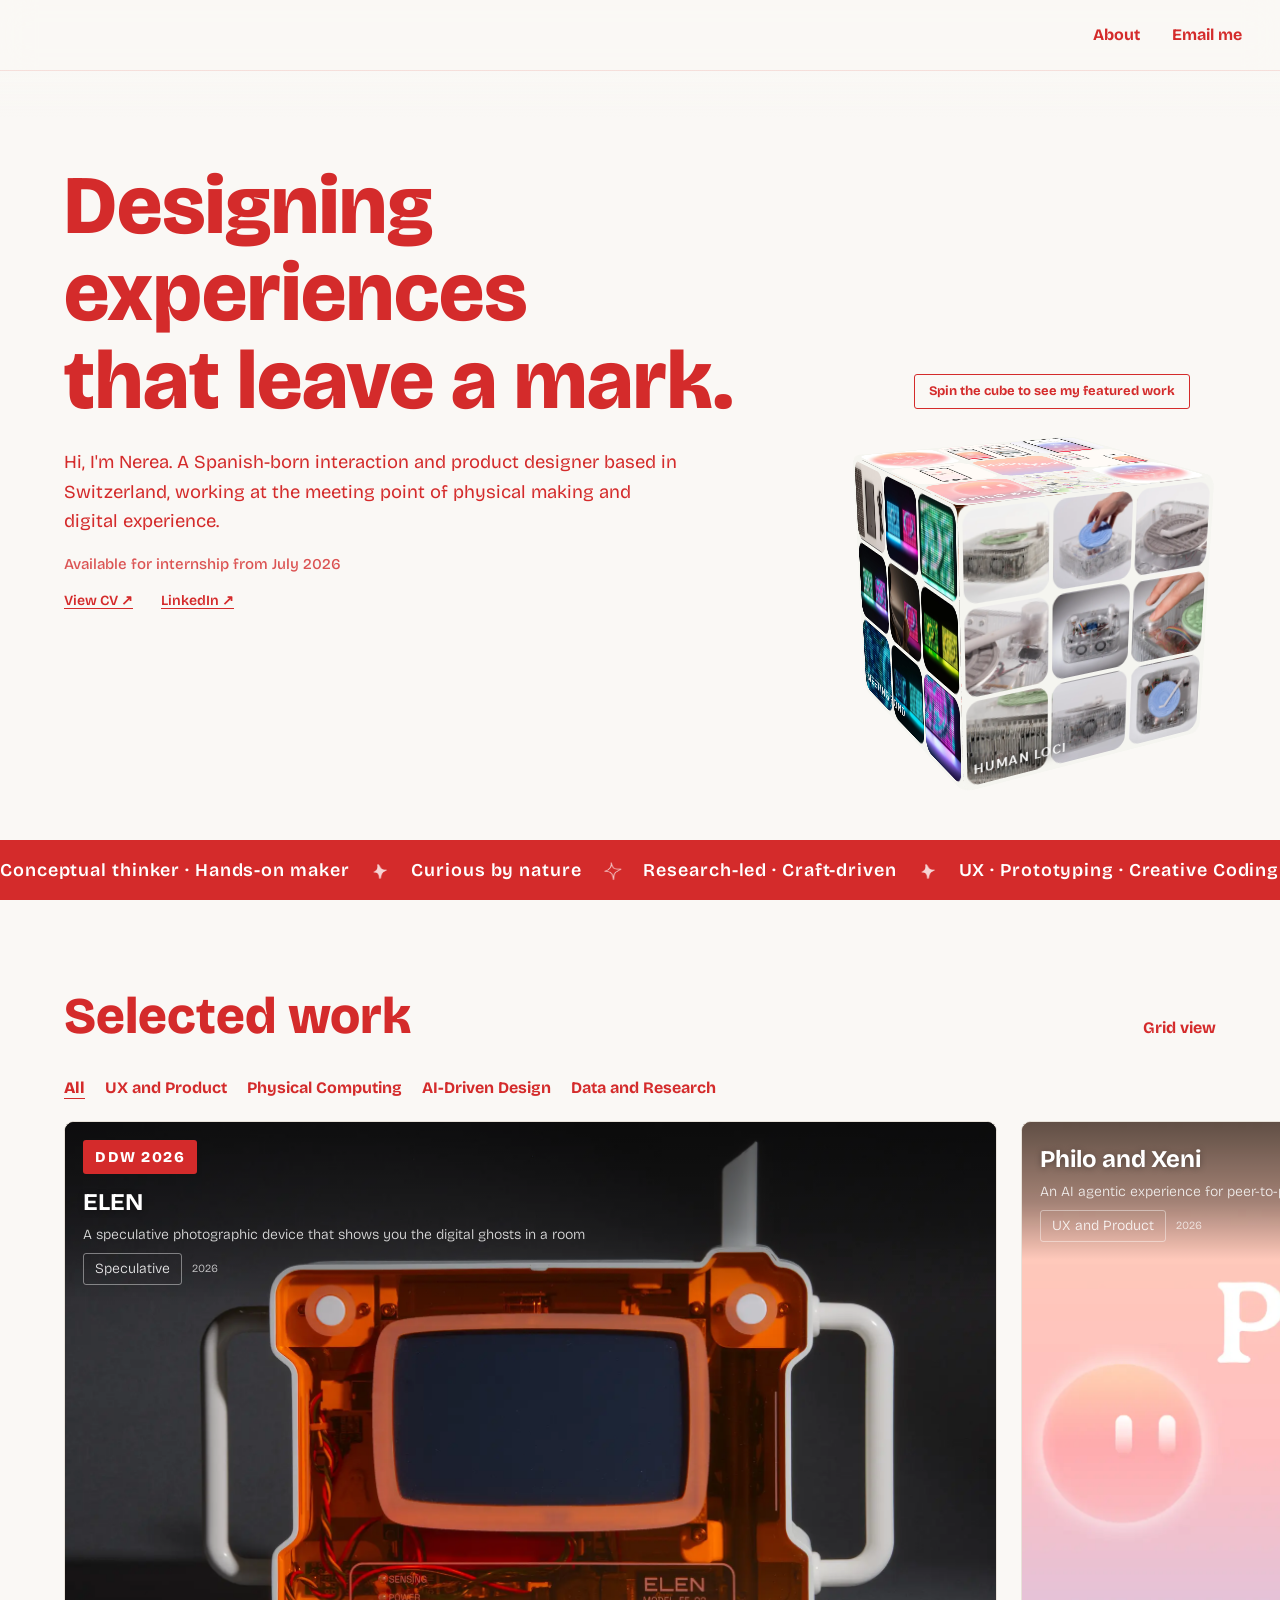
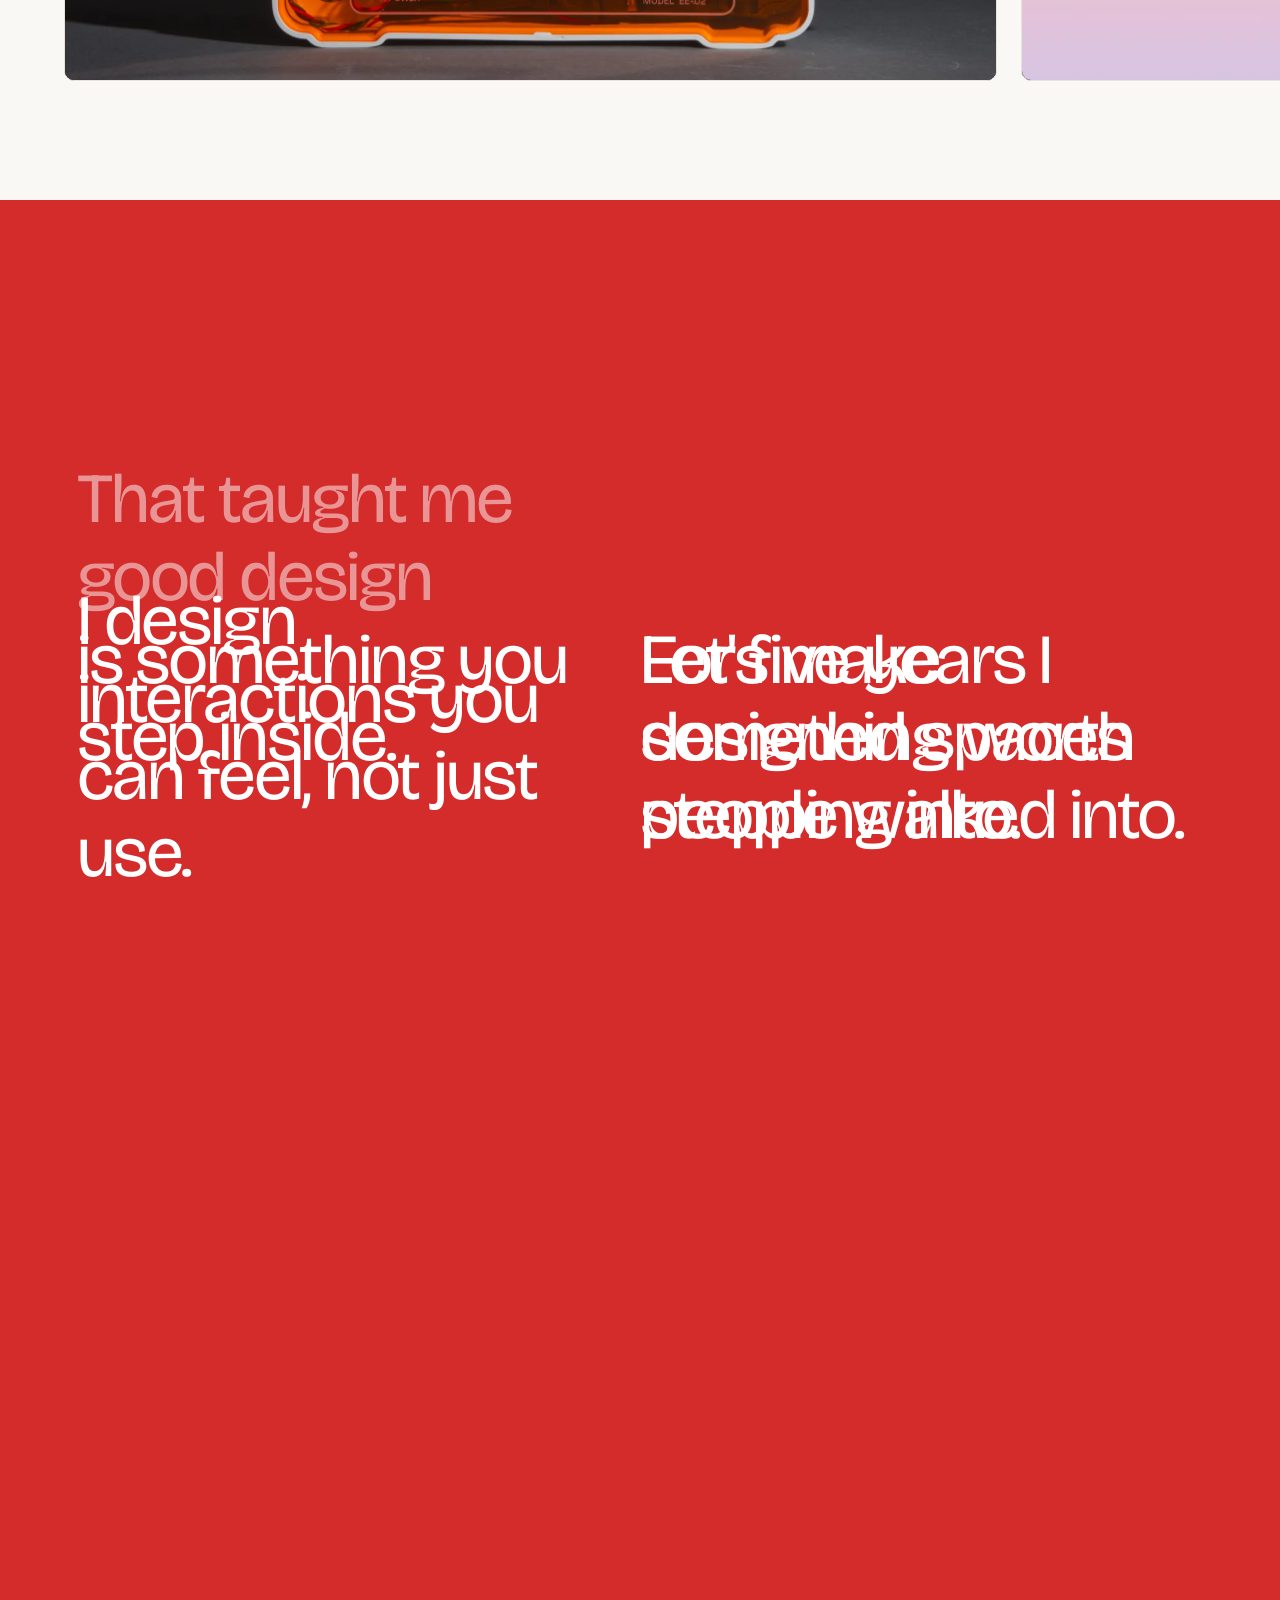
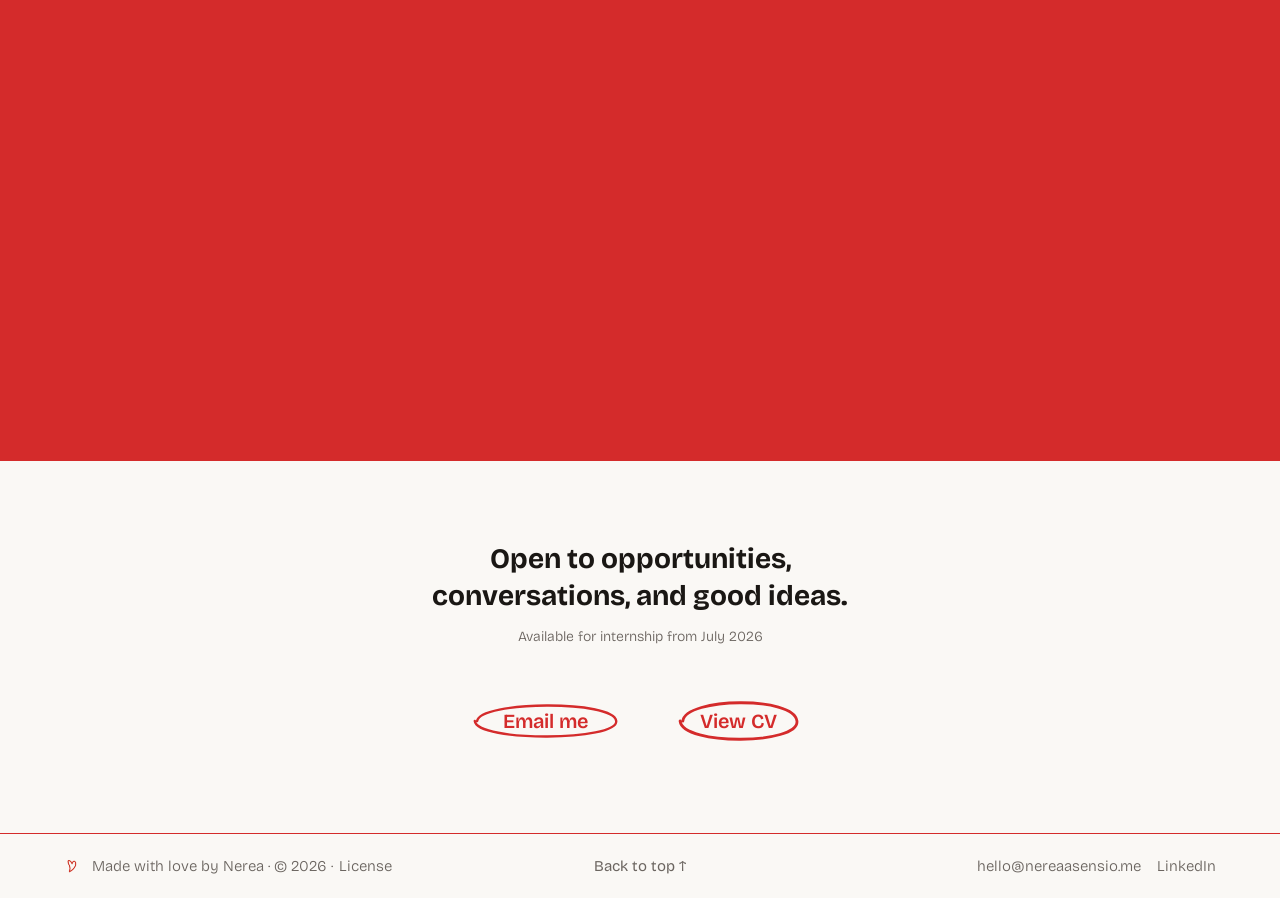
==== commit 69cb2156: "redesign: Philo & Xeni page in the story layout - full story for Philo & Xeni: challenge, process, a" ====
--- a/index.html
+++ b/index.html
@@ -117,7 +117,7 @@
           <div class="face-label">Meeting Pond</div>
         </div>
 
-        <!-- TOP: Philo & Xeny -->
+        <!-- TOP: Philo & Xeni -->
         <div class="face face-top">
           <div class="sticker-grid">
             <div class="sticker"></div>
@@ -130,8 +130,8 @@
             <div class="sticker"></div>
             <div class="sticker"></div>
           </div>
-          <a href="project-detail.html?project=philoxenia" class="face-tap-zone" aria-label="Philo and Xeny"></a>
-          <div class="face-label">Philo & Xeny</div>
+          <a href="project-detail.html?project=philoxenia" class="face-tap-zone" aria-label="Philo and Xeni"></a>
+          <div class="face-label">Philo & Xeni</div>
         </div>
 
         <!-- BOTTOM: Financial Planning Hub -->
@@ -209,14 +209,32 @@
         <div class="work-card__img">
           <!-- REPLACE WITH MAIN IMAGE -->
           <img src="assets/projects/philoxenia/webp/philoxenia-main1.webp"
-               alt="Philo and Xeny project" />
-        </div>
-        <div class="work-card__body">
-          <h2 class="work-card__title">Philo and Xeny</h2>
+               alt="Philo and Xeni project" />
+        </div>
+        <div class="work-card__body">
+          <h2 class="work-card__title">Philo and Xeni</h2>
           <p class="work-card__desc">An AI agentic experience for peer-to-peer
           platforms</p>
           <div class="work-card__meta">
             <span class="work-card__tag">UX and Product</span>
+            <span>2026</span>
+          </div>
+        </div>
+      </a>
+
+      <a href="project-detail.html?project=aura-of-words"
+         class="work-card"
+         data-tags="data">
+        <div class="work-card__img">
+          <img src="assets/projects/aura-of-words/webp/aura-map.webp"
+               alt="An Aura of Words project" />
+        </div>
+        <div class="work-card__body">
+          <h2 class="work-card__title">An Aura of Words</h2>
+          <p class="work-card__desc">Turning Google Reviews of five Lugano parks
+          into visual auras</p>
+          <div class="work-card__meta">
+            <span class="work-card__tag">Data and Research</span>
             <span>2026</span>
           </div>
         </div>
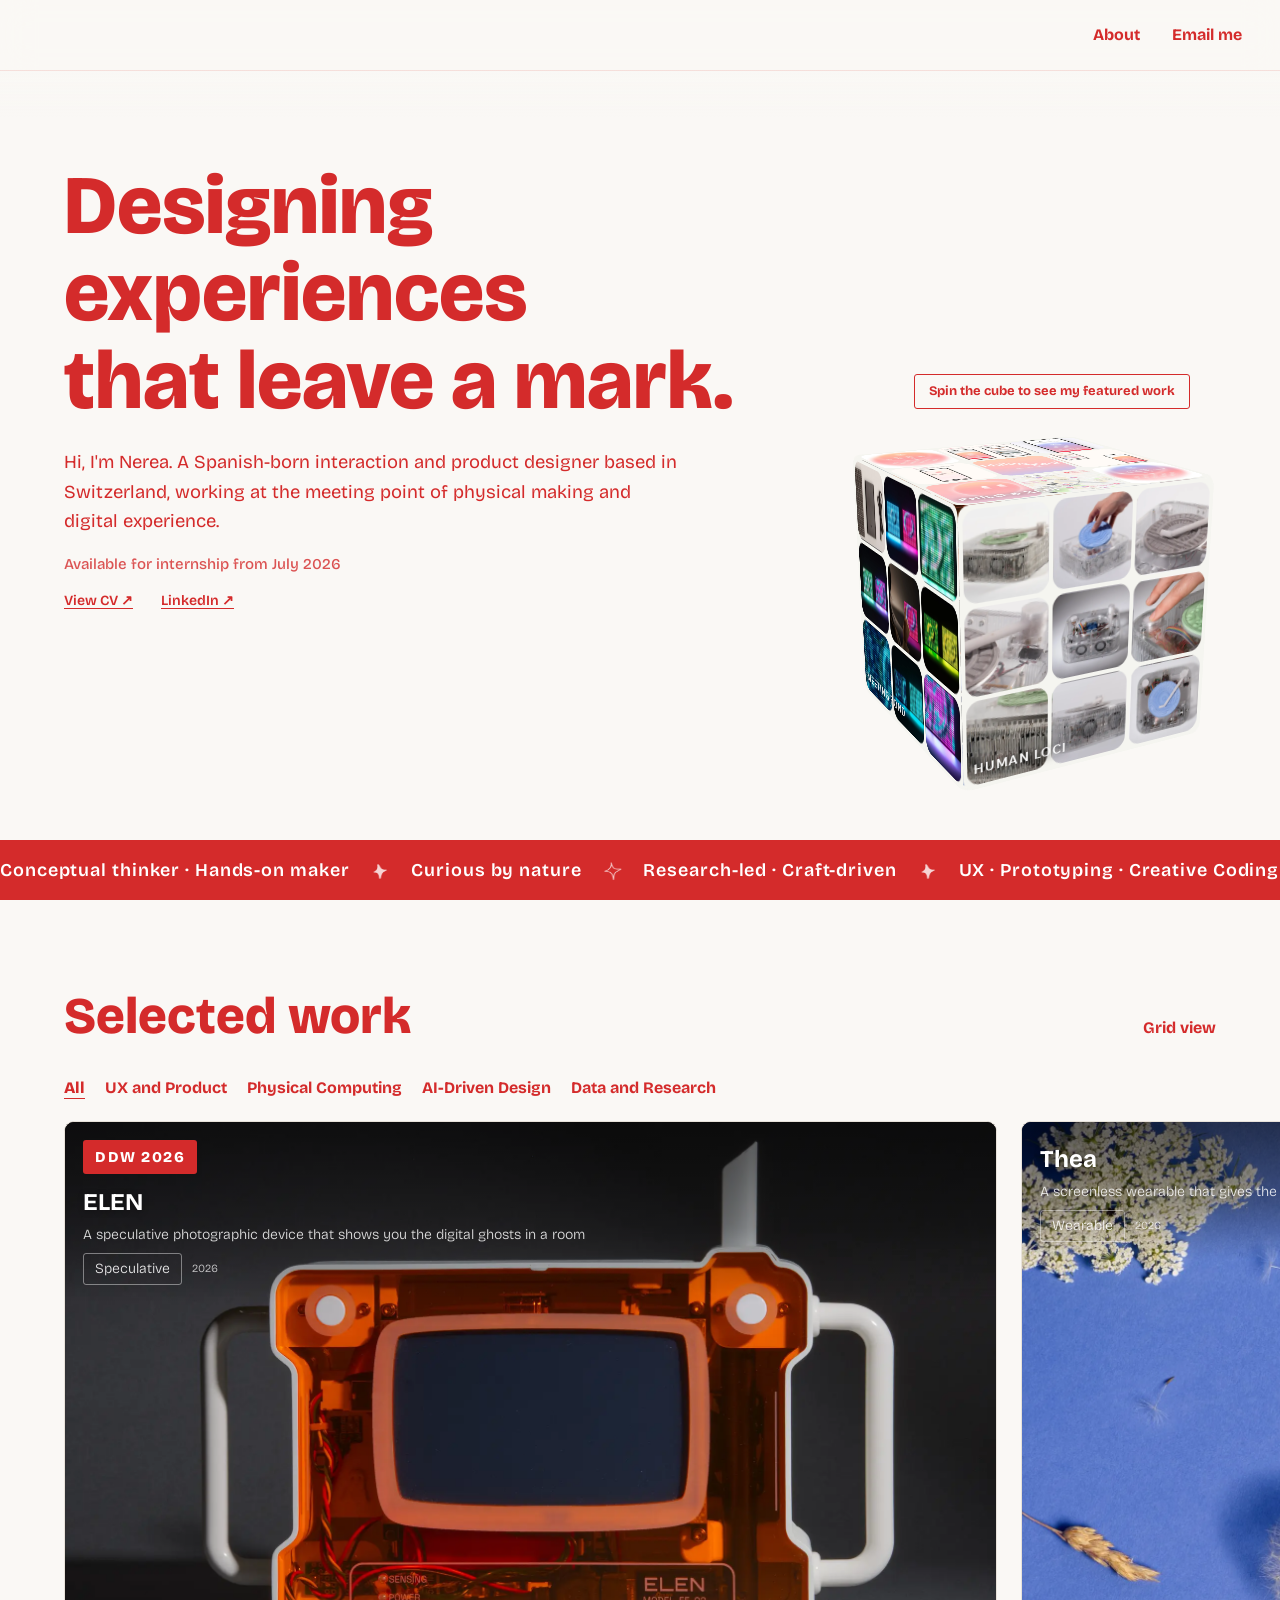
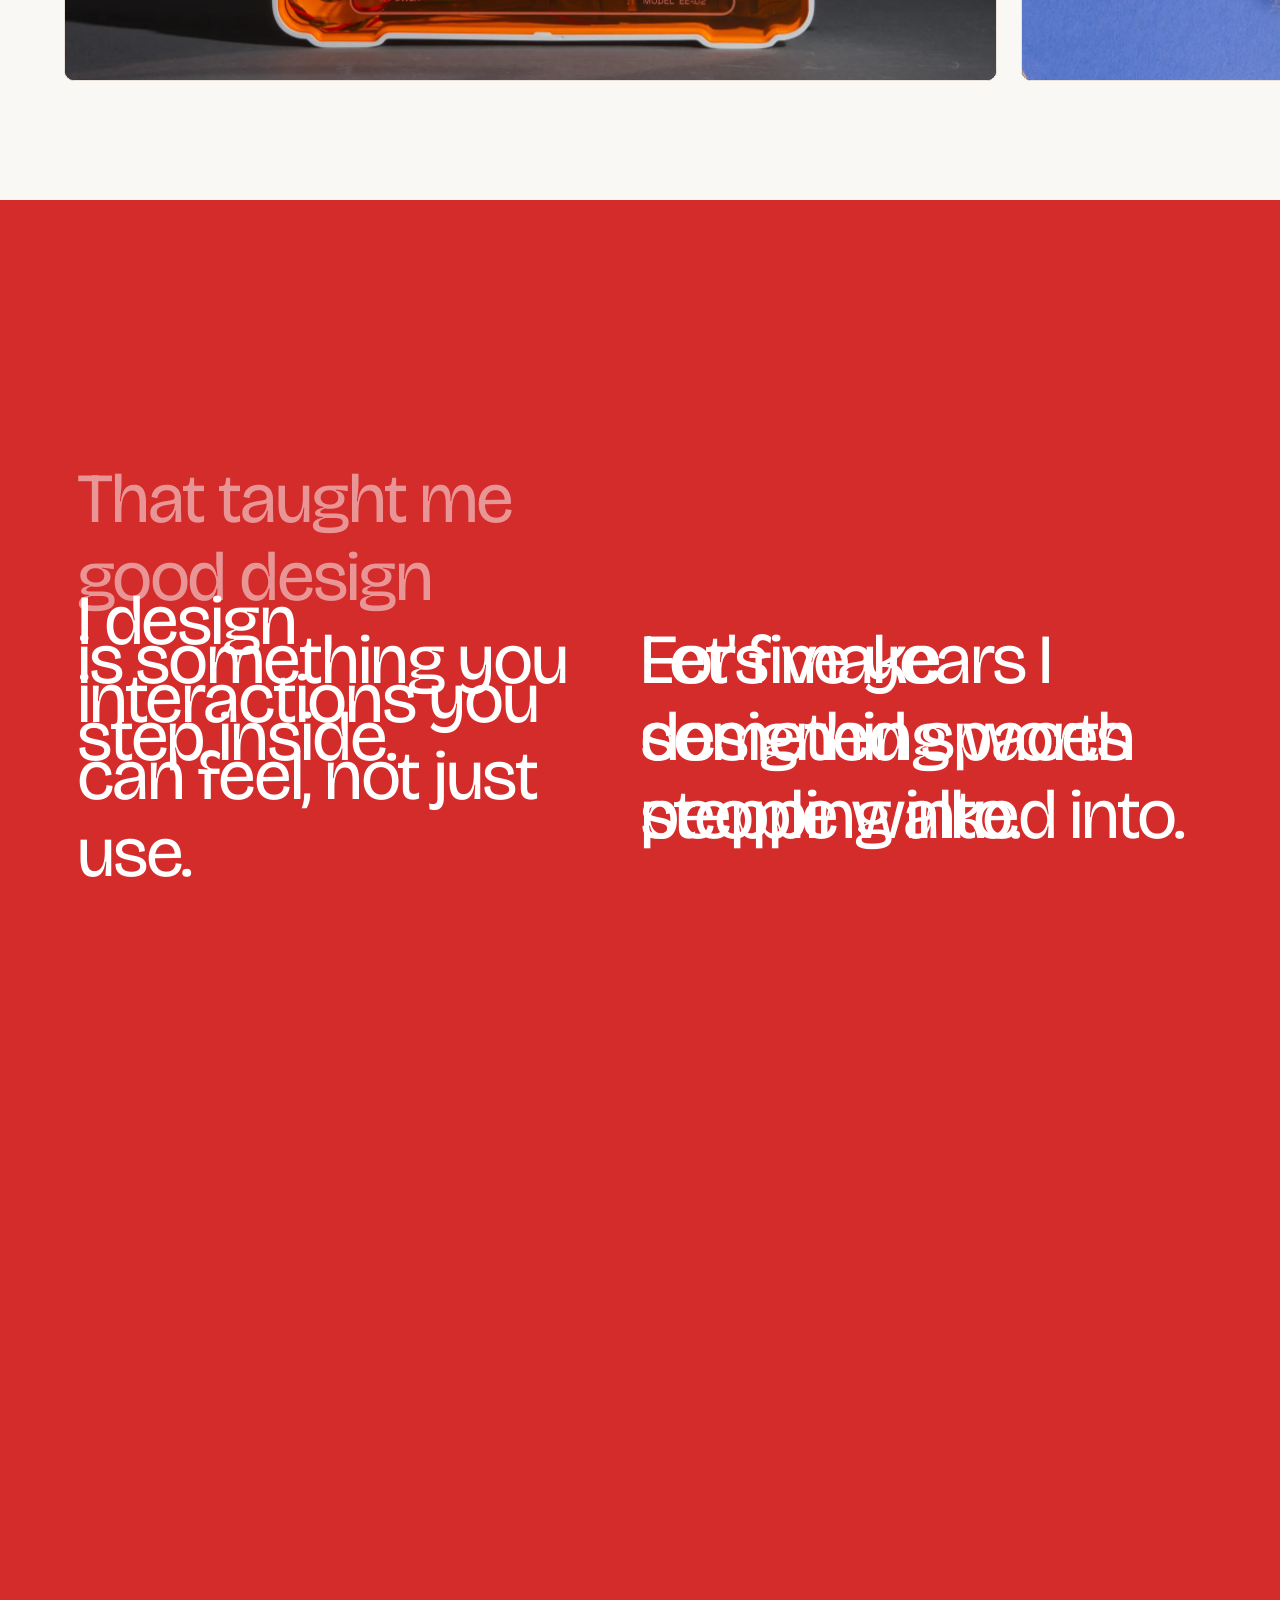
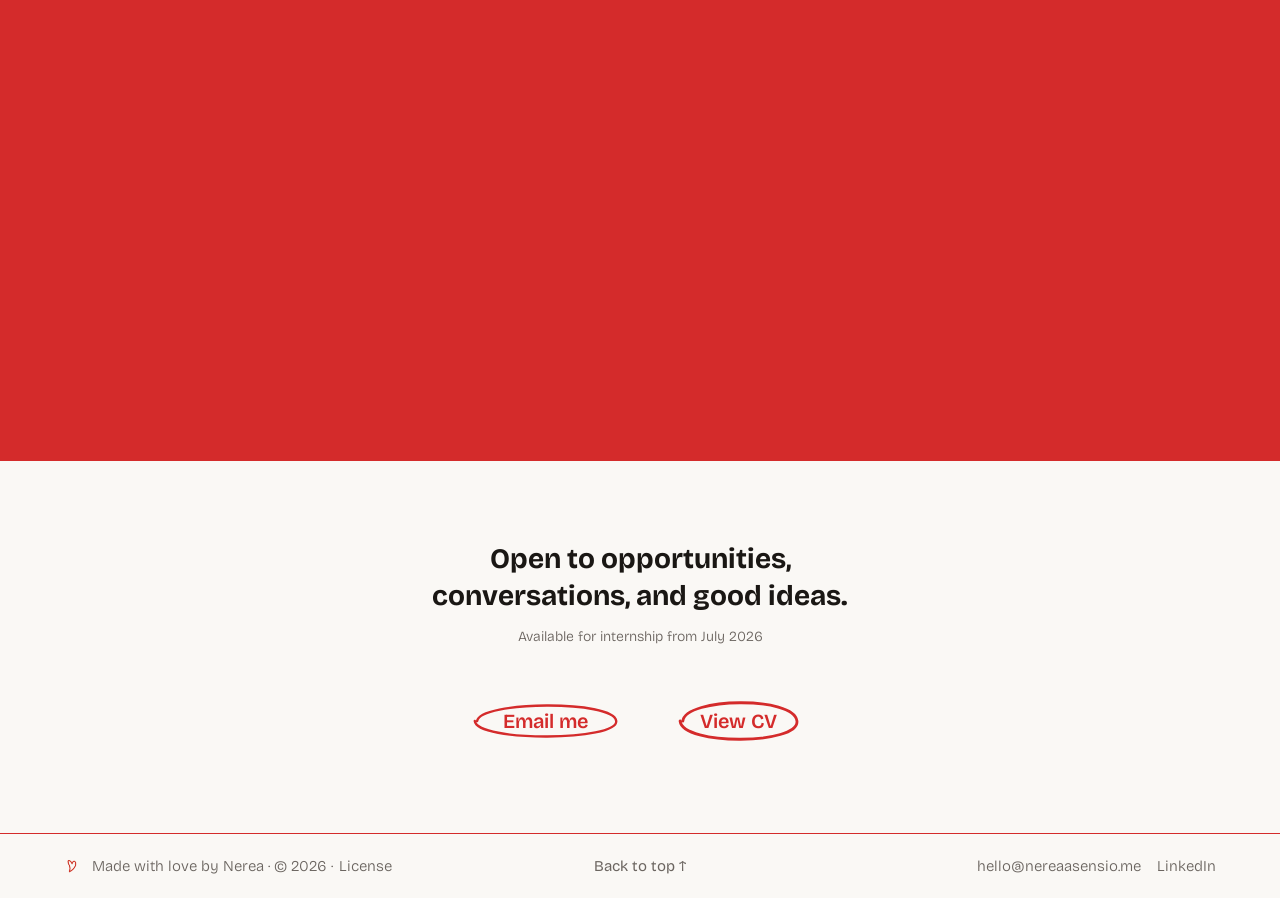
==== commit fa28a313: "add: Thea project page, homepage card and cube face Co-Authored-By: Claude Opus 5.5 <noreply@anthrop" ====
--- a/index.html
+++ b/index.html
@@ -134,7 +134,7 @@
           <div class="face-label">Philo & Xeni</div>
         </div>
 
-        <!-- BOTTOM: Financial Planning Hub -->
+        <!-- BOTTOM: Thea -->
         <div class="face face-bottom">
           <div class="sticker-grid">
             <div class="sticker"></div>
@@ -147,8 +147,8 @@
             <div class="sticker"></div>
             <div class="sticker"></div>
           </div>
-          <a href="project-detail.html?project=financial-planning-hub" class="face-tap-zone" aria-label="Financial Planning Hub"></a>
-          <div class="face-label">Financial Planning Hub</div>
+          <a href="project-detail.html?project=thea" class="face-tap-zone" aria-label="Thea"></a>
+          <div class="face-label">Thea</div>
         </div>
 
       </div><!-- /.cube -->
@@ -198,6 +198,24 @@
           you the digital ghosts in a room</p>
           <div class="work-card__meta">
             <span class="work-card__tag">Speculative</span>
+            <span>2026</span>
+          </div>
+        </div>
+      </a>
+
+      <a href="project-detail.html?project=thea"
+         class="work-card"
+         data-tags="physical ux ai">
+        <div class="work-card__img">
+          <img src="assets/projects/thea/webp/thea-hero.webp"
+               alt="Thea project" />
+        </div>
+        <div class="work-card__body">
+          <h2 class="work-card__title">Thea</h2>
+          <p class="work-card__desc">A screenless wearable that gives the allergic
+          body a new sense</p>
+          <div class="work-card__meta">
+            <span class="work-card__tag">Wearable</span>
             <span>2026</span>
           </div>
         </div>
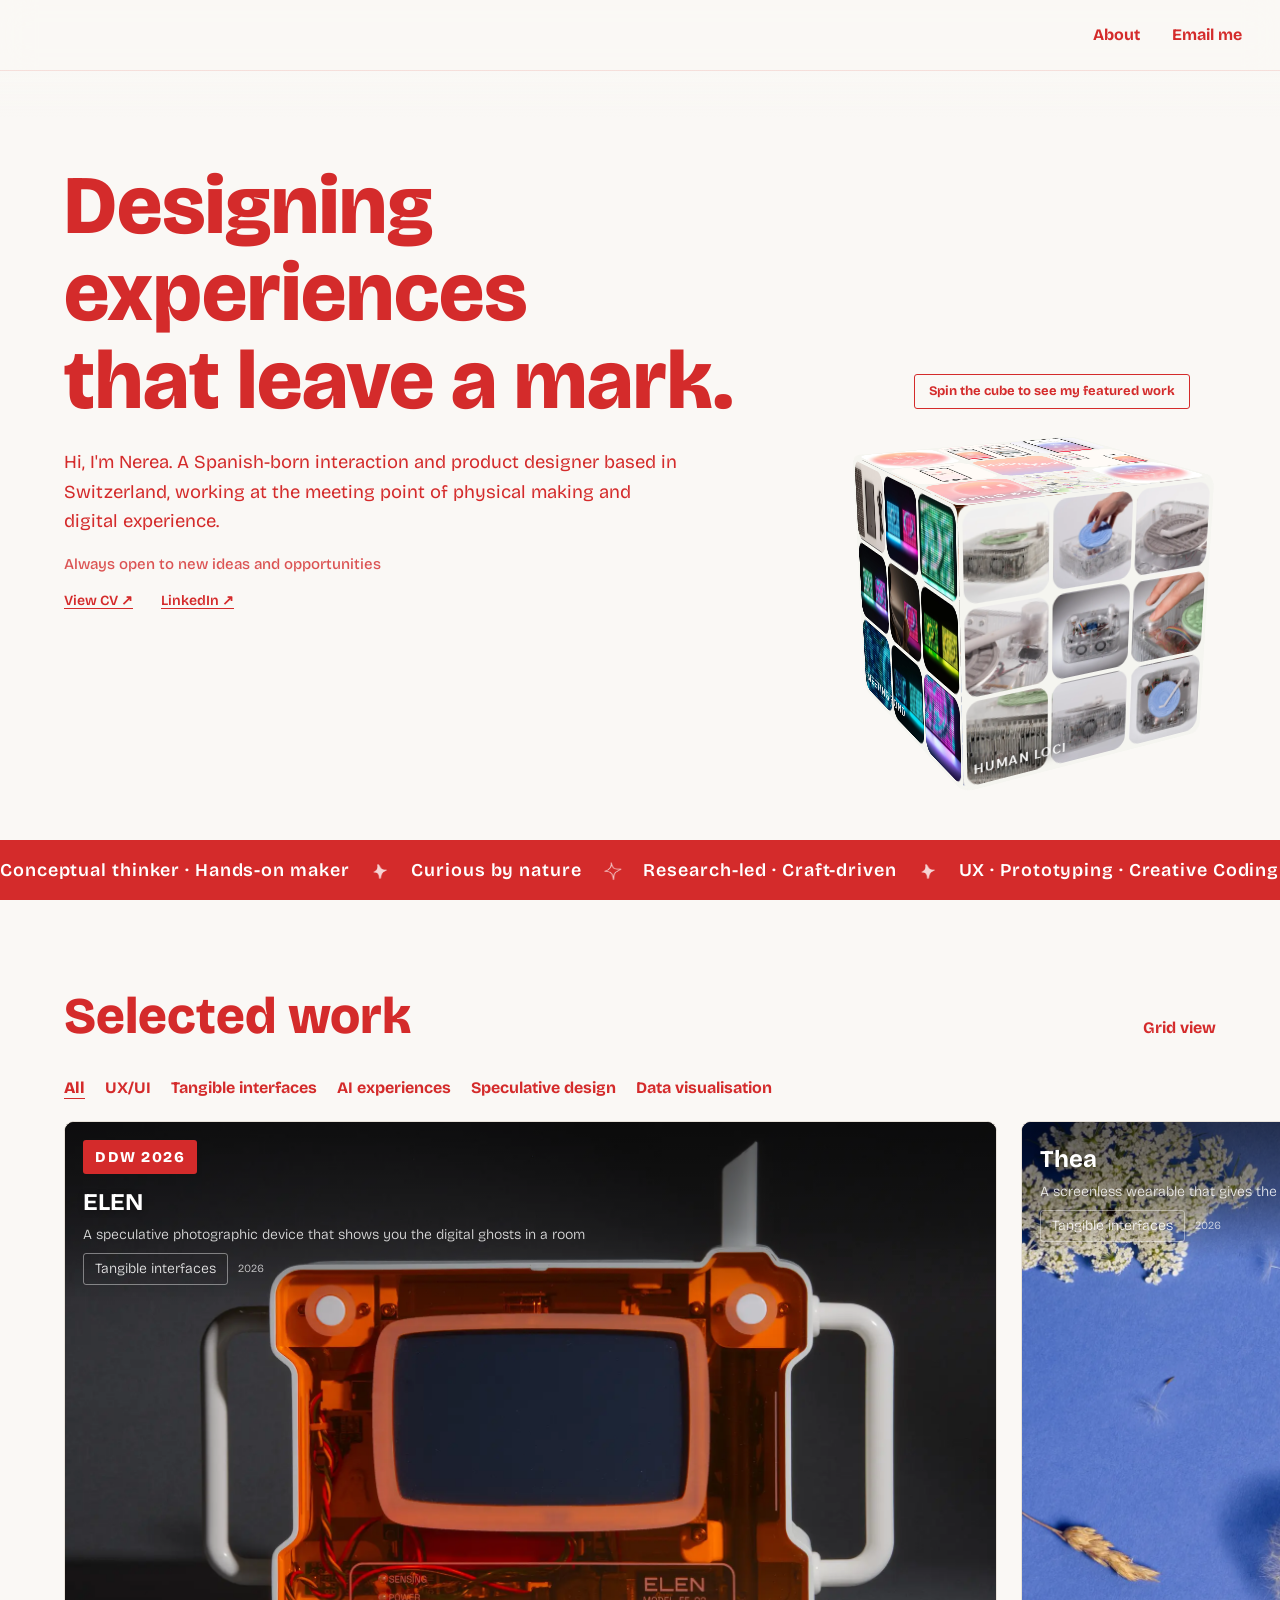
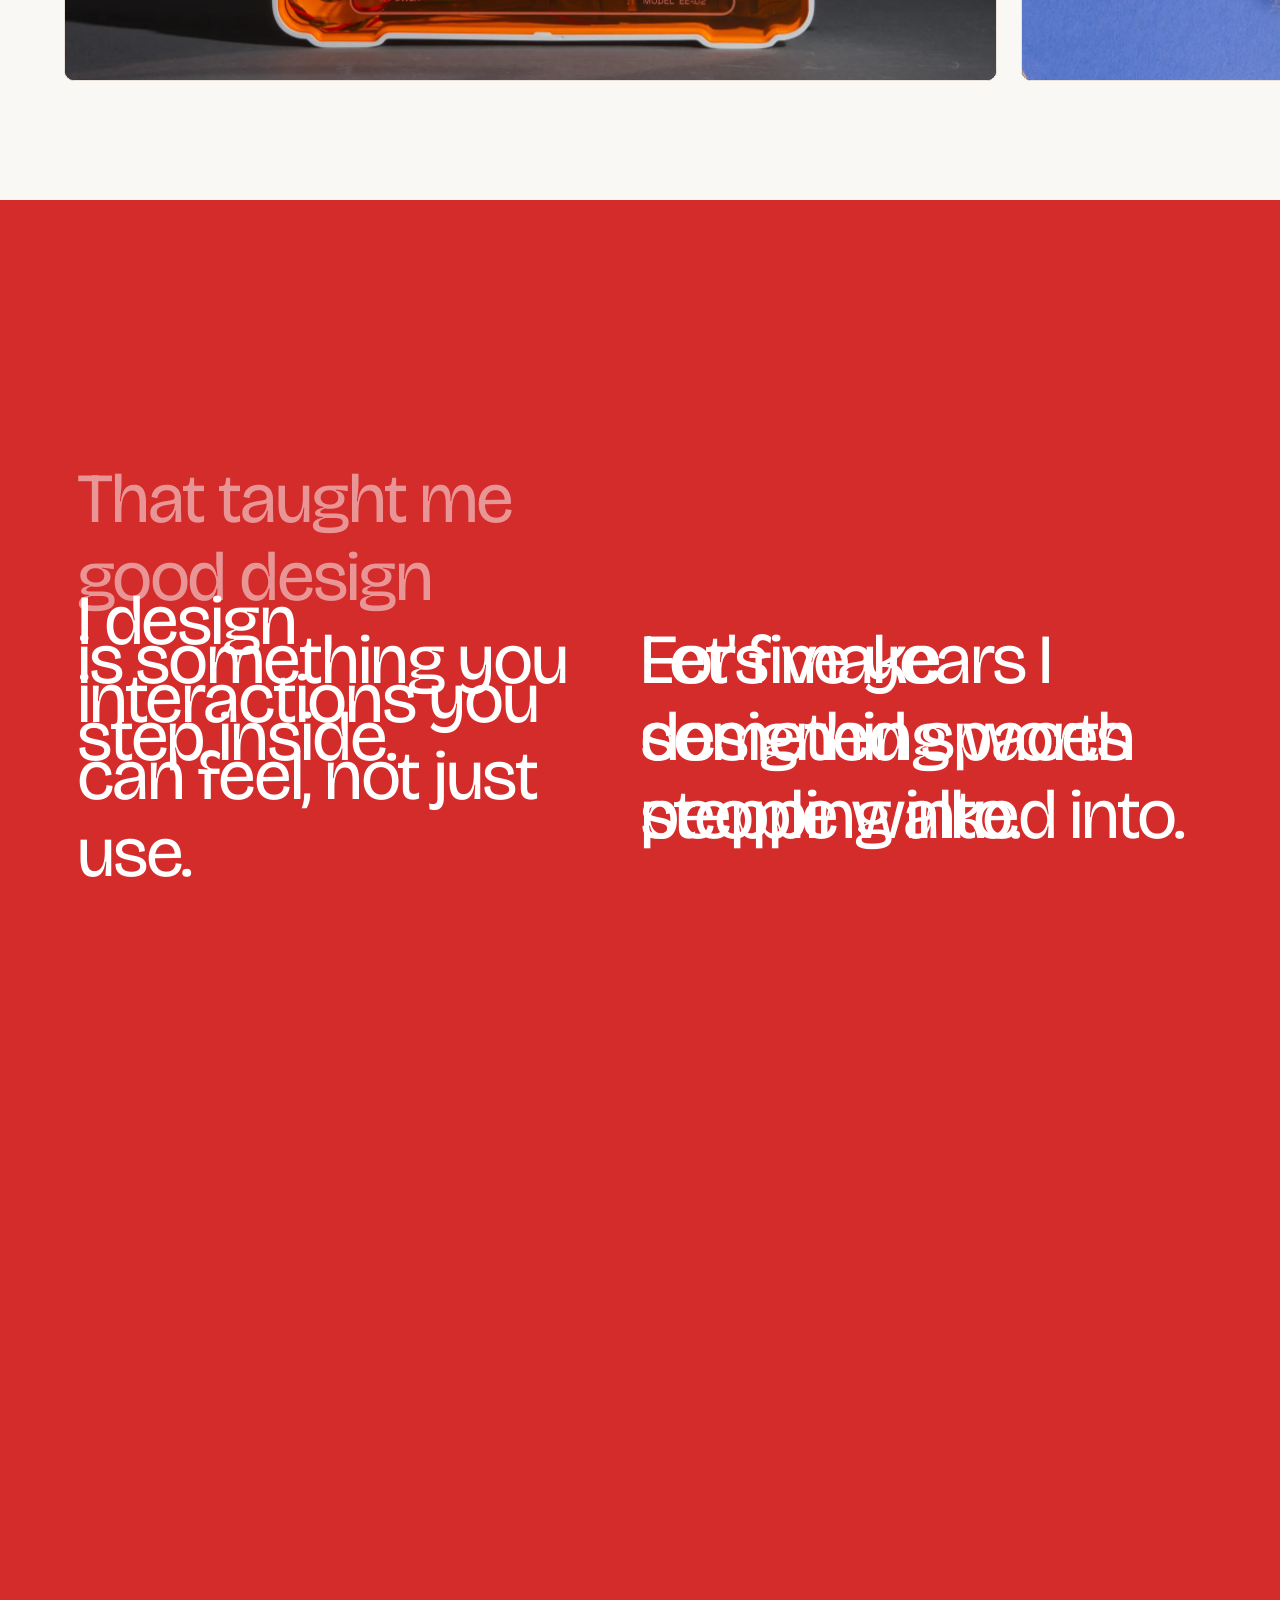
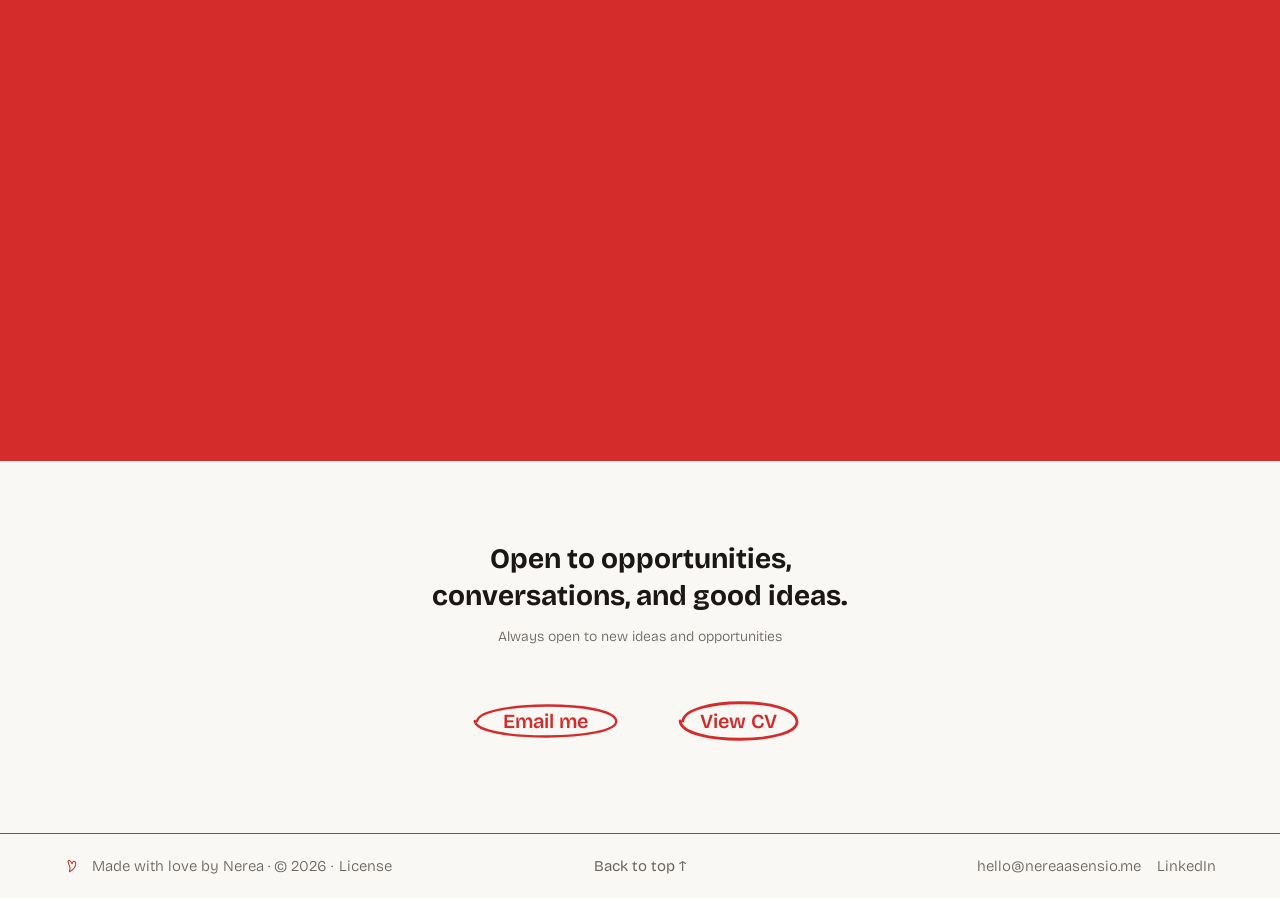
==== commit e511198a: "mod: homepage categories, availability line and Thea cube image Co-Authored-By: Claude Opus 5.5 <nor" ====
--- a/index.html
+++ b/index.html
@@ -35,7 +35,7 @@
       <p class="hero-label">Interaction and Product Designer</p>
       <h1 class="hero-headline">Designing experiences<br>that leave a mark.</h1>
       <p class="hero-intro">Hi, I'm Nerea. A Spanish-born interaction and product designer based in Switzerland, working at the meeting point of physical making and digital experience.</p>
-      <p class="hero-avail">Available for internship from July 2026</p>
+      <p class="hero-avail">Always open to new ideas and opportunities</p>
       <div class="hero-links">
         <a href="assets/cv/nerea_asensio_designer_cv.pdf"
            class="hero-link" target="_blank" rel="noopener">View CV ↗</a>
@@ -177,16 +177,17 @@
     </div>
     <div class="work-filters">
       <button class="filter-btn active" data-filter="all">All</button>
-      <button class="filter-btn" data-filter="ux">UX and Product</button>
-      <button class="filter-btn" data-filter="physical">Physical Computing</button>
-      <button class="filter-btn" data-filter="ai">AI-Driven Design</button>
-      <button class="filter-btn" data-filter="data">Data and Research</button>
+      <button class="filter-btn" data-filter="ux">UX/UI</button>
+      <button class="filter-btn" data-filter="tangible">Tangible interfaces</button>
+      <button class="filter-btn" data-filter="ai">AI experiences</button>
+      <button class="filter-btn" data-filter="speculative">Speculative design</button>
+      <button class="filter-btn" data-filter="dataviz">Data visualisation</button>
     </div>
     <div class="work-scroll" id="workScroll">
 
       <a href="project-detail.html?project=elen"
          class="work-card work-card--featured"
-         data-tags="physical">
+         data-tags="tangible speculative">
         <div class="work-card__img">
           <img src="assets/projects/elen/webp/elen-front.webp"
                alt="ELEN project" />
@@ -197,7 +198,7 @@
           <p class="work-card__desc">A speculative photographic device that shows
           you the digital ghosts in a room</p>
           <div class="work-card__meta">
-            <span class="work-card__tag">Speculative</span>
+            <span class="work-card__tag">Tangible interfaces</span>
             <span>2026</span>
           </div>
         </div>
@@ -205,7 +206,7 @@
 
       <a href="project-detail.html?project=thea"
          class="work-card"
-         data-tags="physical ux ai">
+         data-tags="tangible ux ai speculative">
         <div class="work-card__img">
           <img src="assets/projects/thea/webp/thea-hero.webp"
                alt="Thea project" />
@@ -215,7 +216,7 @@
           <p class="work-card__desc">A screenless wearable that gives the allergic
           body a new sense</p>
           <div class="work-card__meta">
-            <span class="work-card__tag">Wearable</span>
+            <span class="work-card__tag">Tangible interfaces</span>
             <span>2026</span>
           </div>
         </div>
@@ -234,7 +235,7 @@
           <p class="work-card__desc">An AI agentic experience for peer-to-peer
           platforms</p>
           <div class="work-card__meta">
-            <span class="work-card__tag">UX and Product</span>
+            <span class="work-card__tag">UX/UI</span>
             <span>2026</span>
           </div>
         </div>
@@ -242,7 +243,7 @@
 
       <a href="project-detail.html?project=aura-of-words"
          class="work-card"
-         data-tags="data">
+         data-tags="dataviz">
         <div class="work-card__img">
           <img src="assets/projects/aura-of-words/webp/aura-map.webp"
                alt="An Aura of Words project" />
@@ -252,7 +253,7 @@
           <p class="work-card__desc">Turning Google Reviews of five Lugano parks
           into visual auras</p>
           <div class="work-card__meta">
-            <span class="work-card__tag">Data and Research</span>
+            <span class="work-card__tag">Data visualisation</span>
             <span>2026</span>
           </div>
         </div>
@@ -260,7 +261,7 @@
 
       <a href="project-detail.html?project=financial-planning-hub"
          class="work-card"
-         data-tags="ux data">
+         data-tags="ux">
         <div class="work-card__img">
           <img src="assets/projects/financial planning hub/webp/main_screen_HR.webp"
                alt="Financial Planning Hub" />
@@ -270,7 +271,7 @@
           <p class="work-card__desc">UX and interface design
           for a Swiss private bank</p>
           <div class="work-card__meta">
-            <span class="work-card__tag">UX and Product</span>
+            <span class="work-card__tag">UX/UI</span>
             <span>2025</span>
           </div>
         </div>
@@ -278,7 +279,7 @@
 
       <a href="project-detail.html?project=human-loci"
          class="work-card"
-         data-tags="physical">
+         data-tags="tangible">
         <div class="work-card__img">
           <img src="assets/projects/human loci/webp/humanloci-main.webp"
                alt="Human Loci" />
@@ -288,7 +289,7 @@
           <p class="work-card__desc">A turntable that plays the sounds of a place
           from memory</p>
           <div class="work-card__meta">
-            <span class="work-card__tag">Physical Computing</span>
+            <span class="work-card__tag">Tangible interfaces</span>
             <span>2025</span>
           </div>
         </div>
@@ -296,7 +297,7 @@
 
       <a href="project-detail.html?project=meeting-pond"
          class="work-card"
-         data-tags="physical">
+         data-tags="tangible">
         <div class="work-card__img">
           <img src="assets/projects/meeting pond/webp/meetingpond-general1.webp"
                alt="Meeting Pond" />
@@ -306,7 +307,7 @@
           <p class="work-card__desc">Two objects that let people
           feel each other's presence across distance</p>
           <div class="work-card__meta">
-            <span class="work-card__tag">Physical Computing</span>
+            <span class="work-card__tag">Tangible interfaces</span>
             <span>2026</span>
           </div>
         </div>
@@ -314,7 +315,7 @@
 
       <a href="project-detail.html?project=adaptune"
          class="work-card"
-         data-tags="ai data">
+         data-tags="tangible ai speculative">
         <div class="work-card__img">
           <img src="assets/projects/adaptune/webp/adaptune-1.webp"
                alt="Adaptune" />
@@ -324,7 +325,7 @@
           <p class="work-card__desc">An app that builds the soundtrack of your
           life through machine learning</p>
           <div class="work-card__meta">
-            <span class="work-card__tag">UX and Product</span>
+            <span class="work-card__tag">AI experiences</span>
             <span>2026</span>
           </div>
         </div>
@@ -332,7 +333,7 @@
 
       <a href="project-detail.html?project=rememberita"
          class="work-card"
-         data-tags="ux">
+         data-tags="tangible ux">
         <div class="work-card__img">
           <img src="assets/projects/rememberita/webp/rememberita-1.webp"
                alt="RemembeRita" />
@@ -342,7 +343,7 @@
           <p class="work-card__desc">An interactive reminder device for everyday
           use, designed for everyone</p>
           <div class="work-card__meta">
-            <span class="work-card__tag">UX and Product</span>
+            <span class="work-card__tag">Tangible interfaces</span>
             <span>2026</span>
           </div>
         </div>
@@ -359,7 +360,7 @@
           <h2 class="work-card__title">Lynx 2.0</h2>
           <p class="work-card__desc">A playful game, made just for the fun of it</p>
           <div class="work-card__meta">
-            <span class="work-card__tag">UX and Product</span>
+            <span class="work-card__tag">UX/UI</span>
             <span>2025</span>
           </div>
         </div>
@@ -417,7 +418,7 @@
   <section id="cta" aria-label="Call to action">
     <div class="cta-inner">
       <p class="cta-headline">Open to opportunities,<br>conversations, and good ideas.</p>
-      <p class="cta-sub">Available for internship from July 2026</p>
+      <p class="cta-sub">Always open to new ideas and opportunities</p>
       <div class="cta-btns">
         <a href="mailto:hello@nereaasensio.me"
            class="cta-circle-btn">
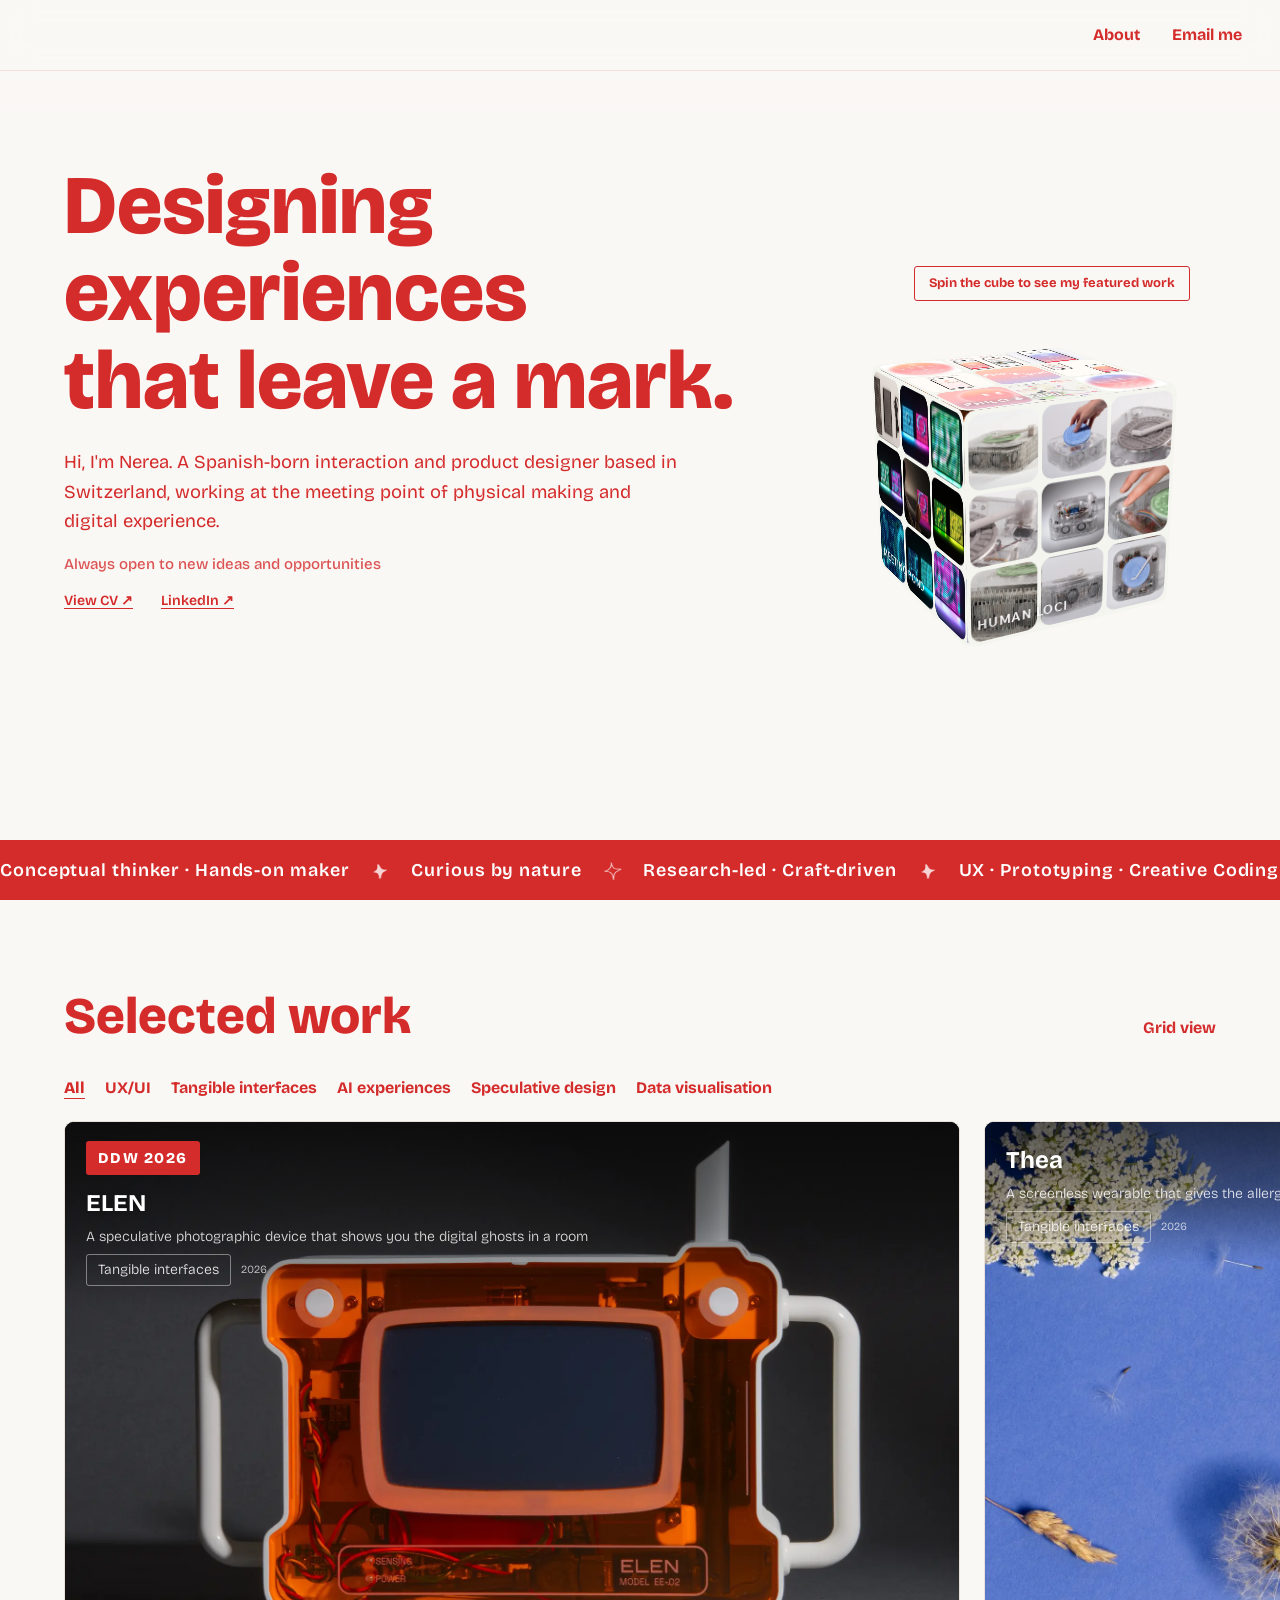
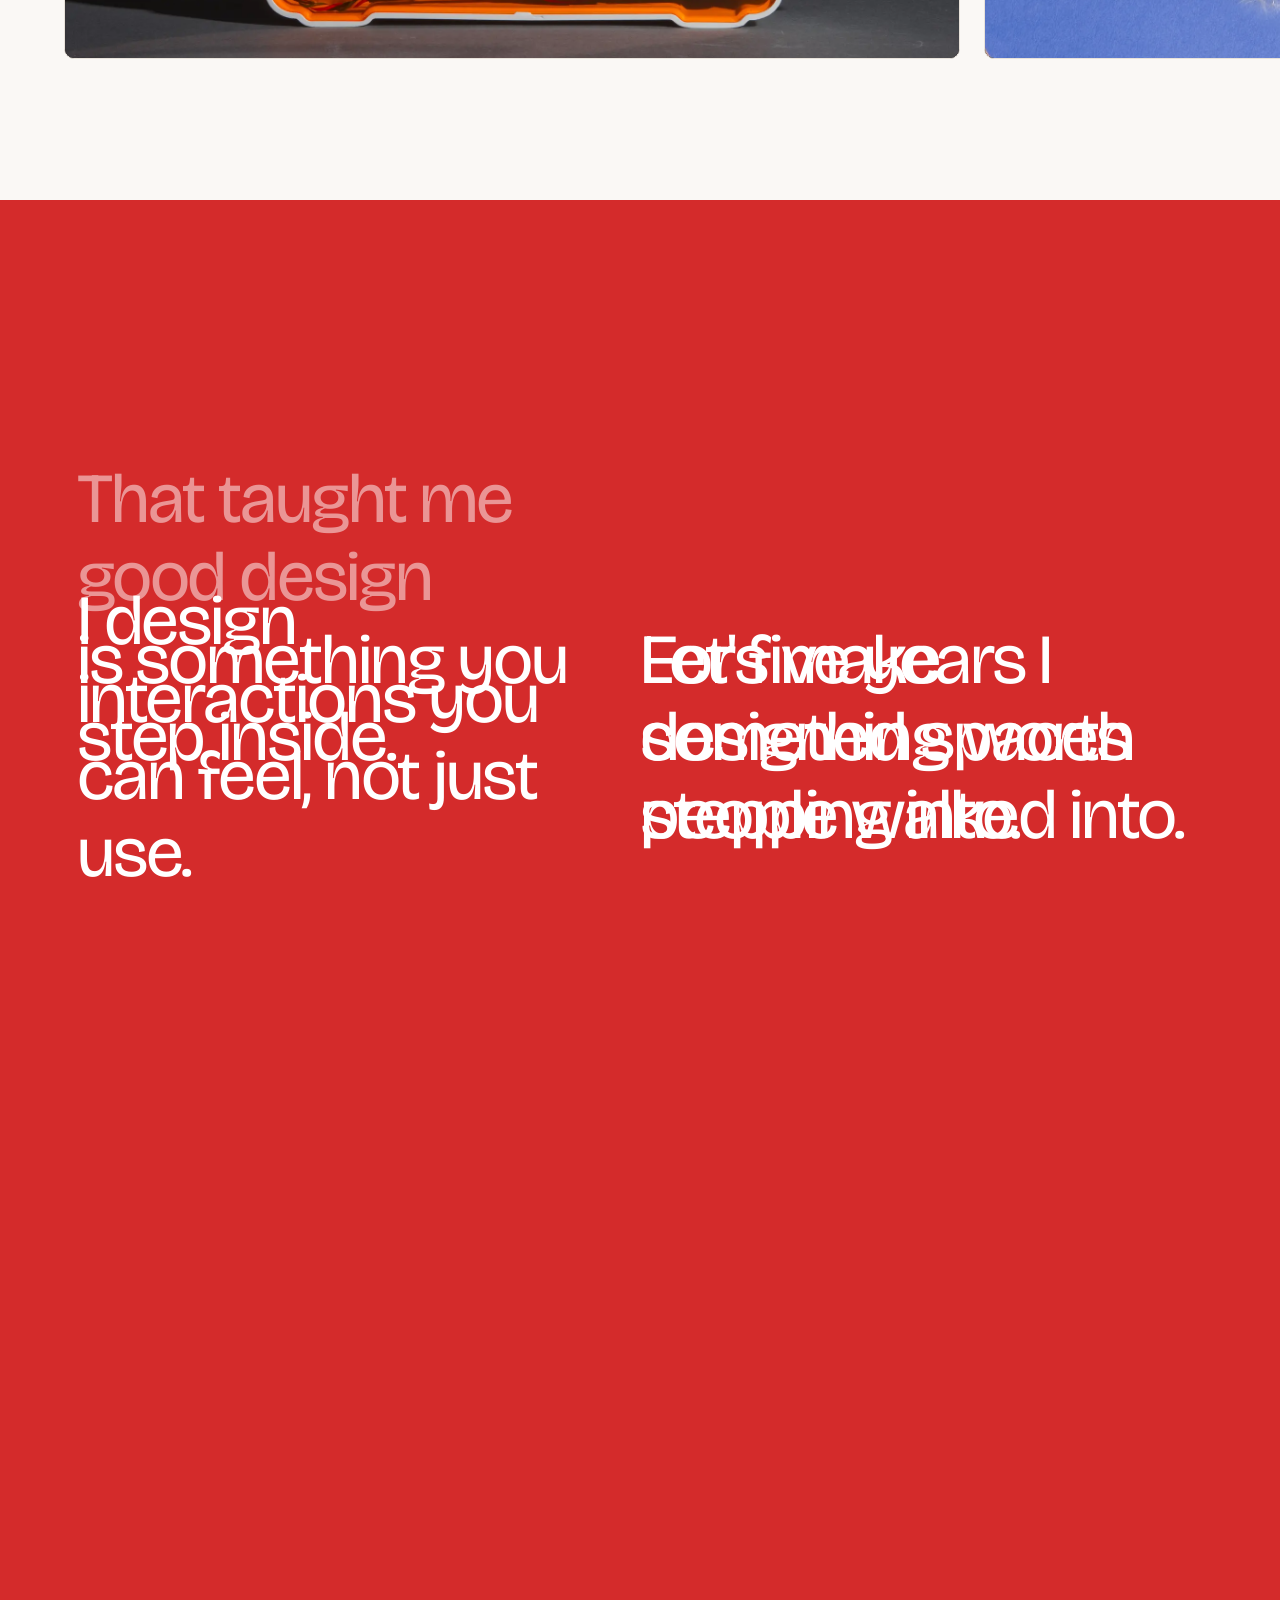
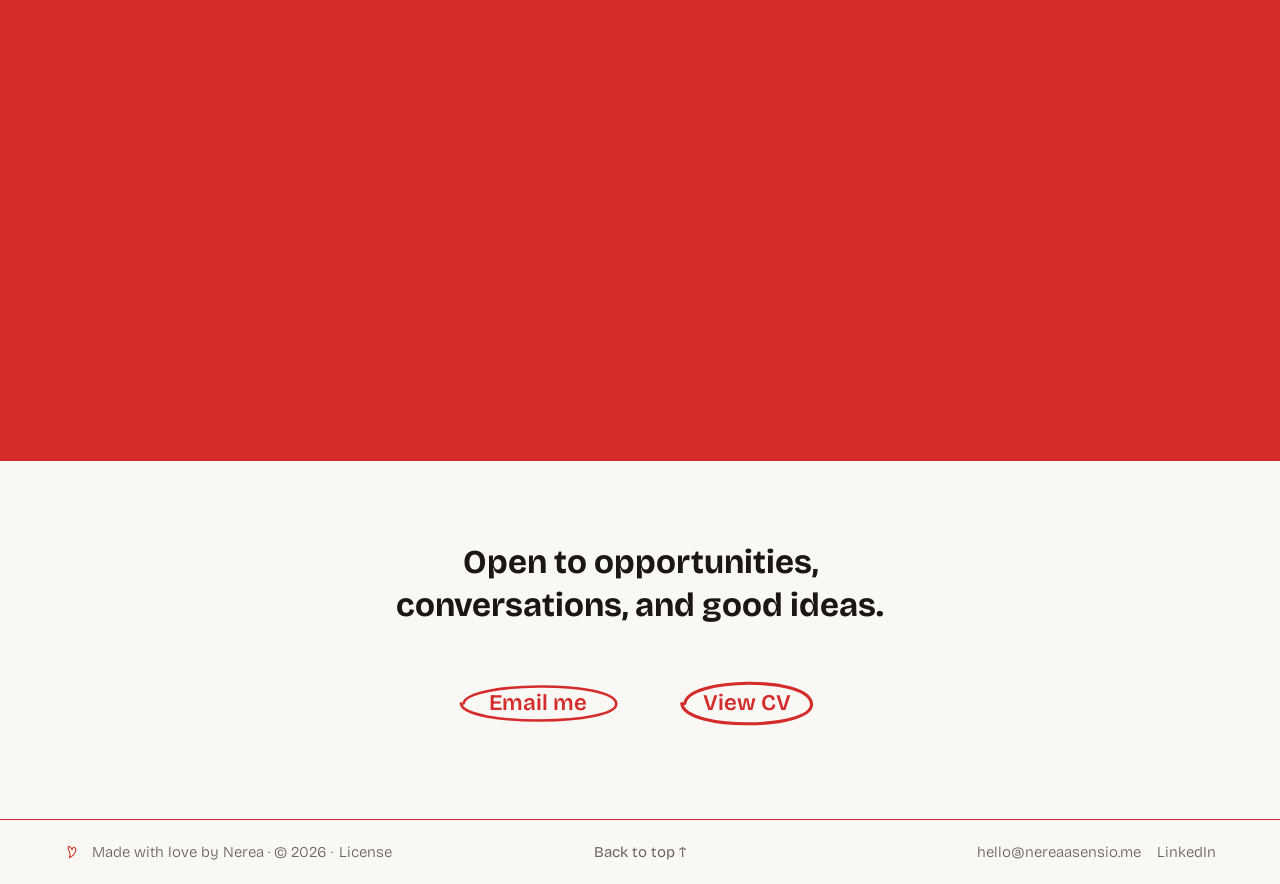
==== commit 5f20d567: "fix: mobile layout, project order and repeated copy - mobile: hero fits the visible screen, stacked " ====
--- a/index.html
+++ b/index.html
@@ -38,10 +38,10 @@
       <p class="hero-avail">Always open to new ideas and opportunities</p>
       <div class="hero-links">
         <a href="assets/cv/nerea_asensio_designer_cv.pdf"
-           class="hero-link" target="_blank" rel="noopener">View CV ↗</a>
+           class="hero-link" target="_blank" rel="noopener">View CV ↗︎</a>
         <a href="https://www.linkedin.com/in/nerea-a-777526192/"
            class="hero-link" target="_blank" rel="noopener">
-           LinkedIn ↗</a>
+           LinkedIn ↗︎</a>
       </div>
     </div>
 
@@ -241,6 +241,24 @@
         </div>
       </a>
 
+      <a href="project-detail.html?project=human-loci"
+         class="work-card"
+         data-tags="tangible">
+        <div class="work-card__img">
+          <img src="assets/projects/human loci/webp/humanloci-main.webp"
+               alt="Human Loci" />
+        </div>
+        <div class="work-card__body">
+          <h2 class="work-card__title">Human Loci</h2>
+          <p class="work-card__desc">A turntable that plays the sounds of a place
+          from memory</p>
+          <div class="work-card__meta">
+            <span class="work-card__tag">Tangible interfaces</span>
+            <span>2025</span>
+          </div>
+        </div>
+      </a>
+
       <a href="project-detail.html?project=aura-of-words"
          class="work-card"
          data-tags="dataviz">
@@ -259,6 +277,42 @@
         </div>
       </a>
 
+      <a href="project-detail.html?project=meeting-pond"
+         class="work-card"
+         data-tags="tangible">
+        <div class="work-card__img">
+          <img src="assets/projects/meeting pond/webp/meetingpond-general1.webp"
+               alt="Meeting Pond" />
+        </div>
+        <div class="work-card__body">
+          <h2 class="work-card__title">Meeting Pond</h2>
+          <p class="work-card__desc">Two objects that let people
+          feel each other's presence across distance</p>
+          <div class="work-card__meta">
+            <span class="work-card__tag">Tangible interfaces</span>
+            <span>2026</span>
+          </div>
+        </div>
+      </a>
+
+      <a href="project-detail.html?project=adaptune"
+         class="work-card"
+         data-tags="tangible ai speculative">
+        <div class="work-card__img">
+          <img src="assets/projects/adaptune/webp/adaptune-1.webp"
+               alt="Adaptune" />
+        </div>
+        <div class="work-card__body">
+          <h2 class="work-card__title">Adaptune</h2>
+          <p class="work-card__desc">An app that builds the soundtrack of your
+          life through machine learning</p>
+          <div class="work-card__meta">
+            <span class="work-card__tag">AI experiences</span>
+            <span>2026</span>
+          </div>
+        </div>
+      </a>
+
       <a href="project-detail.html?project=financial-planning-hub"
          class="work-card"
          data-tags="ux">
@@ -273,60 +327,6 @@
           <div class="work-card__meta">
             <span class="work-card__tag">UX/UI</span>
             <span>2025</span>
-          </div>
-        </div>
-      </a>
-
-      <a href="project-detail.html?project=human-loci"
-         class="work-card"
-         data-tags="tangible">
-        <div class="work-card__img">
-          <img src="assets/projects/human loci/webp/humanloci-main.webp"
-               alt="Human Loci" />
-        </div>
-        <div class="work-card__body">
-          <h2 class="work-card__title">Human Loci</h2>
-          <p class="work-card__desc">A turntable that plays the sounds of a place
-          from memory</p>
-          <div class="work-card__meta">
-            <span class="work-card__tag">Tangible interfaces</span>
-            <span>2025</span>
-          </div>
-        </div>
-      </a>
-
-      <a href="project-detail.html?project=meeting-pond"
-         class="work-card"
-         data-tags="tangible">
-        <div class="work-card__img">
-          <img src="assets/projects/meeting pond/webp/meetingpond-general1.webp"
-               alt="Meeting Pond" />
-        </div>
-        <div class="work-card__body">
-          <h2 class="work-card__title">Meeting Pond</h2>
-          <p class="work-card__desc">Two objects that let people
-          feel each other's presence across distance</p>
-          <div class="work-card__meta">
-            <span class="work-card__tag">Tangible interfaces</span>
-            <span>2026</span>
-          </div>
-        </div>
-      </a>
-
-      <a href="project-detail.html?project=adaptune"
-         class="work-card"
-         data-tags="tangible ai speculative">
-        <div class="work-card__img">
-          <img src="assets/projects/adaptune/webp/adaptune-1.webp"
-               alt="Adaptune" />
-        </div>
-        <div class="work-card__body">
-          <h2 class="work-card__title">Adaptune</h2>
-          <p class="work-card__desc">An app that builds the soundtrack of your
-          life through machine learning</p>
-          <div class="work-card__meta">
-            <span class="work-card__tag">AI experiences</span>
-            <span>2026</span>
           </div>
         </div>
       </a>
@@ -418,7 +418,6 @@
   <section id="cta" aria-label="Call to action">
     <div class="cta-inner">
       <p class="cta-headline">Open to opportunities,<br>conversations, and good ideas.</p>
-      <p class="cta-sub">Always open to new ideas and opportunities</p>
       <div class="cta-btns">
         <a href="mailto:hello@nereaasensio.me"
            class="cta-circle-btn">
--- a/style.css
+++ b/style.css
@@ -70,20 +70,22 @@
   --line: #E8E2DA;
   --card-bg: #FFFFFF;
   --font: 'Bricolage Grotesque', sans-serif;
-  --max-w: 1200px;
-  --pad: clamp(24px, 5vw, 80px);
+  --max-w: 75rem;
+  --pad: clamp(24px, 5vw, 6rem);
   --r-card: 10px;
   --r-sharp: 3px;
 }
 
 html { 
   scroll-behavior: smooth; 
-  font-size: 16px;
+  /* 16px up to 1440px wide, then grows with the screen so text keeps pace with images */
+  font-size: clamp(1rem, calc(1rem + (100vw - 90rem) * 0.005), 1.4375rem);
   scroll-snap-type: y mandatory;
   scroll-padding-top: 76px;
 }
 
 body {
+  font-variant-emoji: text;
   margin: 0;
   padding: 0;
   background: var(--bg);
@@ -154,7 +156,7 @@
 .nav-brand {
   color: var(--accent);
   font-weight: 700;
-  font-size: 16px;
+  font-size: 1rem;
   text-decoration: none;
   transition: opacity 0.3s;
 }
@@ -184,7 +186,7 @@
 .nav-links a {
   color: var(--accent);
   font-weight: 700;
-  font-size: 16px;
+  font-size: 1rem;
   text-decoration: none;
   position: relative;
   transition: transform 0.2s;
@@ -224,7 +226,7 @@
 }
 
 #siteHomeLink .label-nav {
-  font-size: 24px;
+  font-size: 1.5rem;
   transition:
     color .25s ease,
     opacity .38s ease,
@@ -334,7 +336,7 @@
   left: 50%;
   transform: translateX(-50%);
   font-family: var(--font-body);
-  font-size: 13px;
+  font-size: 0.8125rem;
   font-weight: 400;
   letter-spacing: .12em;
   text-transform: lowercase;
@@ -350,6 +352,7 @@
 ───────────────────────────────────────────── */
 #hero {
   height: 100vh;
+  height: 100svh;
   display: grid;
   grid-template-rows: 1fr auto;
   position: relative;
@@ -360,7 +363,7 @@
 }
 .hero-inner {
   grid-row: 1;
-  max-width: 900px;
+  max-width: 56.25rem;
   text-align: left;
   padding-top: clamp(14vh, 18vh, 22vh);
   padding-left: var(--pad);
@@ -375,7 +378,7 @@
   font-size: clamp(1rem, 1.6vw, 1.15rem);
   font-weight: 400;
   color: var(--accent);
-  max-width: 620px;
+  max-width: 38.75rem;
   margin-bottom: 16px;
   line-height: 1.6;
 }
@@ -385,14 +388,14 @@
   line-height: 1.05;
   color: var(--accent);
   margin-bottom: 24px;
-  max-width: 820px;
+  max-width: 51.25rem;
   overflow-wrap: normal;
   word-break: normal;
   hyphens: none;
   white-space: normal;
 }
 .hero-avail {
-  font-size: 15px;
+  font-size: 0.9375rem;
   font-weight: 500;
   color: var(--accent);
   margin-bottom: 14px;
@@ -404,7 +407,7 @@
 }
 .hero-link {
   color: var(--accent);
-  font-size: 14px;
+  font-size: 0.875rem;
   font-weight: 600;
   text-decoration: underline;
   text-underline-offset: 3px;
@@ -431,7 +434,7 @@
 }
 .marquee-track:hover { animation-play-state: paused; }
 .marquee-inner {
-  font-size: 18px;
+  font-size: 1.125rem;
   font-weight: 600;
   letter-spacing: 0.05em;
   color: #fff;
@@ -484,7 +487,7 @@
   text-transform: none;
 }
 .view-toggle {
-  font-size: 16px;
+  font-size: 1rem;
   font-weight: 700;
   letter-spacing: normal;
   text-transform: none;
@@ -517,7 +520,7 @@
   background: none;
   border: none;
   color: var(--accent);
-  font-size: 16px;
+  font-size: 1rem;
   font-weight: 700;
   cursor: pointer;
   padding: 0;
@@ -548,13 +551,19 @@
   gap: 24px;
   scrollbar-width: none;
   align-items: flex-start;
-}
+  /* magnetic: the scroll always settles on a card */
+  scroll-snap-type: x mandatory;
+  scroll-padding-inline: var(--pad);
+}
+.work-scroll.is-dragging,
+.work-scroll.grid-view { scroll-snap-type: none; }
 .work-scroll::-webkit-scrollbar { display: none; }
 .work-scroll.is-dragging { cursor: grabbing; }
 .work-card {
   position: relative;
-  width: min(calc((100vh - 340px) * 5 / 3), 78vw);
+  width: min(calc((100vh - 340px) * 5 / 3), 78vw, 56rem);
   aspect-ratio: 5 / 3;
+  scroll-snap-align: start;
   flex-shrink: 0;
   border-radius: var(--r-card);
   overflow: hidden;
@@ -567,7 +576,7 @@
 }
 .work-card:hover { transform: scale(1.02); }
 .work-card--featured {
-  width: min(calc((100vh - 340px) * 5 / 3), 78vw);
+  width: min(calc((100vh - 340px) * 5 / 3), 78vw, 56rem);
 }
 .work-card__img {
   position: absolute;
@@ -590,7 +599,7 @@
   top: 0;
   left: 0;
   right: 0;
-  padding: 18px;
+  padding: 1.2rem 1.3rem;
   background: linear-gradient(
     to bottom,
     rgba(0, 0, 0, 0.62) 0%,
@@ -604,7 +613,7 @@
   z-index: 1;
 }
 .work-card__badge {
-  font-size: 15px;
+  font-size: 0.9375rem;
   letter-spacing: 0.1em;
   text-transform: uppercase;
   background: var(--accent);
@@ -617,14 +626,14 @@
   margin-bottom: 5px;
 }
 .work-card__title {
-  font-size: 24px;
+  font-size: 1.5rem;
   font-weight: 700;
   color: #fff;
   margin: 0;
   text-shadow: 0 1px 6px rgba(0, 0, 0, 0.35);
 }
 .work-card__desc {
-  font-size: 14px;
+  font-size: 0.875rem;
   color: rgba(255, 255, 255, 0.84);
   margin: 0;
   line-height: 1.4;
@@ -634,14 +643,14 @@
   justify-content: flex-start;
   align-items: center;
   gap: 10px;
-  font-size: 11px;
+  font-size: 0.6875rem;
   color: rgba(255, 255, 255, 0.78);
   margin-top: 4px;
   border: none;
   padding: 0;
 }
 .work-card__tag {
-  font-size: 14px;
+  font-size: 0.875rem;
   color: rgba(255, 255, 255, 0.88);
   border: 1px solid rgba(255, 255, 255, 0.42);
   padding: 4px 11px;
@@ -699,10 +708,11 @@
   .hero-headline {
     font-size: clamp(2.1rem, 8.5vw, 3rem);
   }
+  .hero-inner { padding-top: 6.5rem; }
 
   .view-toggle {
     flex: 0 0 auto;
-    font-size: 14px;
+    font-size: 0.875rem;
   }
 
   .work-filters {
@@ -716,16 +726,24 @@
   .filter-btn {
     flex: 0 0 auto;
     white-space: nowrap;
-    font-size: 15px;
-  }
-
-  .work-card {
-    width: min(92vw, calc((100vh - 220px) * 5 / 3));
+    font-size: 0.9375rem;
+  }
+
+  /* projects stacked one under the other */
+  #work { min-height: 0; }
+  .view-toggle { display: none; }
+  .work-scroll {
+    display: grid;
+    grid-template-columns: 1fr;
+    gap: 16px;
+    overflow: visible;
+    scroll-snap-type: none;
+    cursor: default;
+  }
+  .work-card,
+  .work-card--featured {
+    width: auto;
     height: auto;
-  }
-
-  .work-card--featured {
-    width: min(92vw, calc((100vh - 220px) * 5 / 3));
   }
 
   .work-scroll.grid-view {
@@ -745,7 +763,7 @@
 section { padding: 5.5rem 2.4rem; }
 
 .sec-label {
-  font-size: 11px;
+  font-size: 0.6875rem;
   letter-spacing: .13em;
   text-transform: uppercase;
   color: var(--muted);
@@ -804,7 +822,7 @@
   grid-row: 1;
   grid-column: 1;
   width: 100%;
-  max-width: 1200px;
+  max-width: 75rem;
   justify-self: center;
   opacity: 0;
   transition: opacity .5s var(--ease-out-expo);
@@ -927,11 +945,14 @@
     font-size: clamp(1.8rem, 7vw, 2.8rem);
   }
 
+  /* the triggers start halfway through the pinned stage, so the first phrase
+     lasts as long as the others, and every phrase passes a bit faster */
+  .phil-stage { margin-bottom: -50vh; }
   .phil-trigger {
-    height: 50vh;
+    height: 34vh;
   }
   .phil-trigger:last-of-type {
-    height: 72vh;
+    height: 60vh;
   }
 }
 
@@ -946,16 +967,16 @@
   scroll-snap-stop: normal;
   scroll-margin-top: 76px;
 }
-.cta-inner { max-width: 600px; margin: 0 auto; }
+.cta-inner { max-width: 44rem; margin: 0 auto; }
 .cta-headline {
-  font-size: clamp(1.4rem, 2.2vw, 1.8rem);
+  font-size: clamp(1.6rem, 2.6vw, 2.4rem);
   font-weight: 700;
   color: var(--ink);
   line-height: 1.3;
-  margin-bottom: 12px;
+  margin-bottom: 2.5rem;
 }
 .cta-sub {
-  font-size: 14px;
+  font-size: 1rem;
   color: var(--muted);
   margin-bottom: 40px;
 }
@@ -967,11 +988,11 @@
 .cta-circle-btn {
   position: relative;
   color: var(--accent);
-  font-size: 20px;
+  font-size: 1.4rem;
   font-weight: 600;
   font-family: var(--font);
   text-decoration: none;
-  padding: 16px 40px;
+  padding: 1.1rem 2.6rem;
   display: inline-block;
   transition: transform 0.2s;
 }
@@ -996,7 +1017,7 @@
   border: none;
   color: var(--muted);
   font-family: var(--font);
-  font-size: 15px;
+  font-size: 0.9375rem;
   cursor: pointer;
   padding: 0;
   position: relative;
@@ -1017,9 +1038,9 @@
 @media (max-width: 720px) {
   nav { padding: 1rem 1.2rem; justify-content: flex-end; gap: 0.5rem; }
   .nav-links { gap: 0.8rem; flex-wrap: nowrap; justify-content: flex-end; }
-  .nav-links a { font-size: 13px; white-space: nowrap; }
+  .nav-links a { font-size: 0.8125rem; white-space: nowrap; }
   #siteHomeLink { top: 1rem; left: 1.2rem; }
-  #siteHomeLink .label-nav { font-size: 13px; }
+  #siteHomeLink .label-nav { font-size: 0.8125rem; }
   #siteHomeLink .label-hero { font-size: clamp(1.5rem, 5vw, 2rem); }
 
   .hero-tagline {
@@ -1077,7 +1098,7 @@
 /* ── Zone A: top half ── */
 .about-grid {
   display: grid;
-  grid-template-columns: 1fr 1fr;
+  grid-template-columns: 1.25fr 1fr;
   align-items: start;
   min-height: 50vh;
   padding: 6rem var(--side-pad, 5vw) 4rem;
@@ -1093,7 +1114,7 @@
 
 .about-q {
   font-family: var(--font-display);
-  font-size: clamp(2.2rem, 4.2vw, 3.4rem);
+  font-size: clamp(2.4rem, 4.2vw, 4rem);
   font-weight: 300;
   letter-spacing: -.025em;
   line-height: 1.1;
@@ -1110,7 +1131,7 @@
 }
 
 .about-body {
-  font-size: clamp(1rem, 1.6vw, 1.15rem);
+  font-size: clamp(1.05rem, 1.4vw, 1.25rem);
   line-height: 1.8;
   margin-bottom: 1.4rem;
   color: var(--ink);
@@ -1141,6 +1162,8 @@
 
 .about-photo {
   width: 100%;
+  max-width: 34rem;
+  justify-self: end;
   border-radius: 14px;
   overflow: hidden;
   border: .5px solid var(--border);
@@ -1155,7 +1178,6 @@
 /* ── Zone B: ball pit ── */
 .pit-tabs-section {
   width: 100%;
-  min-height: 50vh;
   background: var(--cream);
   border-top: .5px solid var(--border);
 }
@@ -1174,7 +1196,7 @@
   max-width: none;
   padding: 0;
   font-family: var(--font-display);
-  font-size: 1rem;
+  font-size: 1.15rem;
   font-weight: 500;
   letter-spacing: .01em;
   text-transform: none;
@@ -1193,7 +1215,7 @@
 .pit-panels {
   position: relative;
   width: 100%;
-  min-height: 70vh;
+  min-height: clamp(20rem, 48vh, 32rem);
   overflow: hidden;
 }
 
@@ -1201,7 +1223,7 @@
   display: none;
   width: 100%;
   height: 100%;
-  min-height: 70vh;
+  min-height: clamp(20rem, 48vh, 32rem);
 }
 .pit-panel.active { display: block; }
 
@@ -1209,7 +1231,7 @@
   position: relative;
   width: 100%;
   height: 100%;
-  min-height: 70vh;
+  min-height: clamp(20rem, 48vh, 32rem);
 }
 
 /* ── Bubbles ── */
@@ -1218,7 +1240,7 @@
   position: absolute;
   padding: 0.75rem 1.9rem;
   border-radius: 999px;
-  font-size: 20px;
+  font-size: 1.25rem;
   font-family: var(--font-display);
   letter-spacing: .02em;
   white-space: nowrap;
@@ -1239,7 +1261,7 @@
 
 .tag-bubble--emoji {
   padding: .9rem 1.2rem;
-  font-size: 30px;
+  font-size: 1.875rem;
   line-height: 1;
 }
 
@@ -1278,8 +1300,8 @@
   }
   .pit-tabs-bar { gap: 1rem; padding: .85rem 1.2rem; justify-content: flex-start; }
   .pit-tab { font-size: .95rem; }
-  .tag-bubble { font-size: 14px; padding: 0.55rem 1.1rem; }
-  .tag-bubble--emoji { font-size: 22px; }
+  .tag-bubble { font-size: 0.875rem; padding: 0.55rem 1.1rem; }
+  .tag-bubble--emoji { font-size: 1.375rem; }
   .about-cta-row { gap: .9rem; }
 }
 
@@ -1304,7 +1326,7 @@
 .more-work-item:first-child { border-top: 0.5px solid var(--border, #ddd); }
 .more-work-item:hover { opacity: 0.5; }
 .more-work-title { font-size: clamp(1.2rem, 2.5vw, 1.6rem); font-weight: 500; }
-.more-work-tag { font-size: 11px; letter-spacing: 0.08em; opacity: 0.6; }
+.more-work-tag { font-size: 0.6875rem; letter-spacing: 0.08em; opacity: 0.6; }
 
 /* ─────────────────────────────────────────────
    FOOTER
@@ -1321,12 +1343,12 @@
   display: flex;
   align-items: center;
   gap: 6px;
-  font-size: 15px;
+  font-size: 0.9375rem;
   color: var(--muted);
 }
 .footer-center {
   text-align: center;
-  font-size: 15px;
+  font-size: 0.9375rem;
   color: var(--muted);
 }
 .footer-right {
@@ -1336,7 +1358,7 @@
   justify-content: flex-end;
 }
 .footer-right a {
-  font-size: 15px;
+  font-size: 0.9375rem;
   color: var(--muted);
   text-decoration: none;
 }
@@ -1379,7 +1401,7 @@
   .cta-circle-btn {
     white-space: nowrap;
     padding: 16px 24px;
-    font-size: 18px;
+    font-size: 1.125rem;
   }
 }
 
@@ -1454,11 +1476,12 @@
 ═══════════════════════════════════════════ */
 
 .cube-scene {
-  position: absolute;
-  bottom: 180px;
-  right: 10%;
-  width: min(256px, 24vw);
-  height: min(256px, 24vw);
+  --cube: clamp(180px, 17vw, 24rem);
+  position: absolute;
+  bottom: calc((100svh - var(--cube)) / 2 - 2rem);
+  right: 12%;
+  width: var(--cube);
+  height: var(--cube);
   perspective: 1000px;
   perspective-origin: 50% 50%;
   cursor: grab;
@@ -1484,10 +1507,11 @@
 }
 
 .cube-label {
-  position: absolute;
-  bottom: calc(180px + min(256px, 24vw) + 55px);
+  --cube: clamp(180px, 17vw, 24rem);
+  position: absolute;
+  bottom: calc((100svh - var(--cube)) / 2 - 2rem + var(--cube) + 4.5rem);
   right: 7%;
-  font-size: 13px;
+  font-size: 0.8125rem;
   font-weight: 700;
   color: var(--accent);
   background: var(--bg);
@@ -1525,12 +1549,12 @@
   border-radius: 10px;
 }
 
-.face-front  { transform: translateZ(calc(min(256px, 24vw) / 2)); }
-.face-back   { transform: rotateY(180deg) translateZ(calc(min(256px, 24vw) / 2)); }
-.face-right  { transform: rotateY(90deg)  translateZ(calc(min(256px, 24vw) / 2)); }
-.face-left   { transform: rotateY(-90deg) translateZ(calc(min(256px, 24vw) / 2)); }
-.face-top    { transform: rotateX(90deg)  translateZ(calc(min(256px, 24vw) / 2)); }
-.face-bottom { transform: rotateX(-90deg) translateZ(calc(min(256px, 24vw) / 2)); }
+.face-front  { transform: translateZ(calc(var(--cube) / 2)); }
+.face-back   { transform: rotateY(180deg) translateZ(calc(var(--cube) / 2)); }
+.face-right  { transform: rotateY(90deg)  translateZ(calc(var(--cube) / 2)); }
+.face-left   { transform: rotateY(-90deg) translateZ(calc(var(--cube) / 2)); }
+.face-top    { transform: rotateX(90deg)  translateZ(calc(var(--cube) / 2)); }
+.face-bottom { transform: rotateX(-90deg) translateZ(calc(var(--cube) / 2)); }
 
 .sticker-grid {
   position: absolute;
@@ -1583,8 +1607,8 @@
   .cube-scene {
     width: 116px;
     height: 116px;
-    right: 7%;
-    bottom: 78px;
+    right: 9%;
+    bottom: 104px;
   }
   .face-front  { transform: translateZ(58px); }
   .face-back   { transform: rotateY(180deg) translateZ(58px); }
